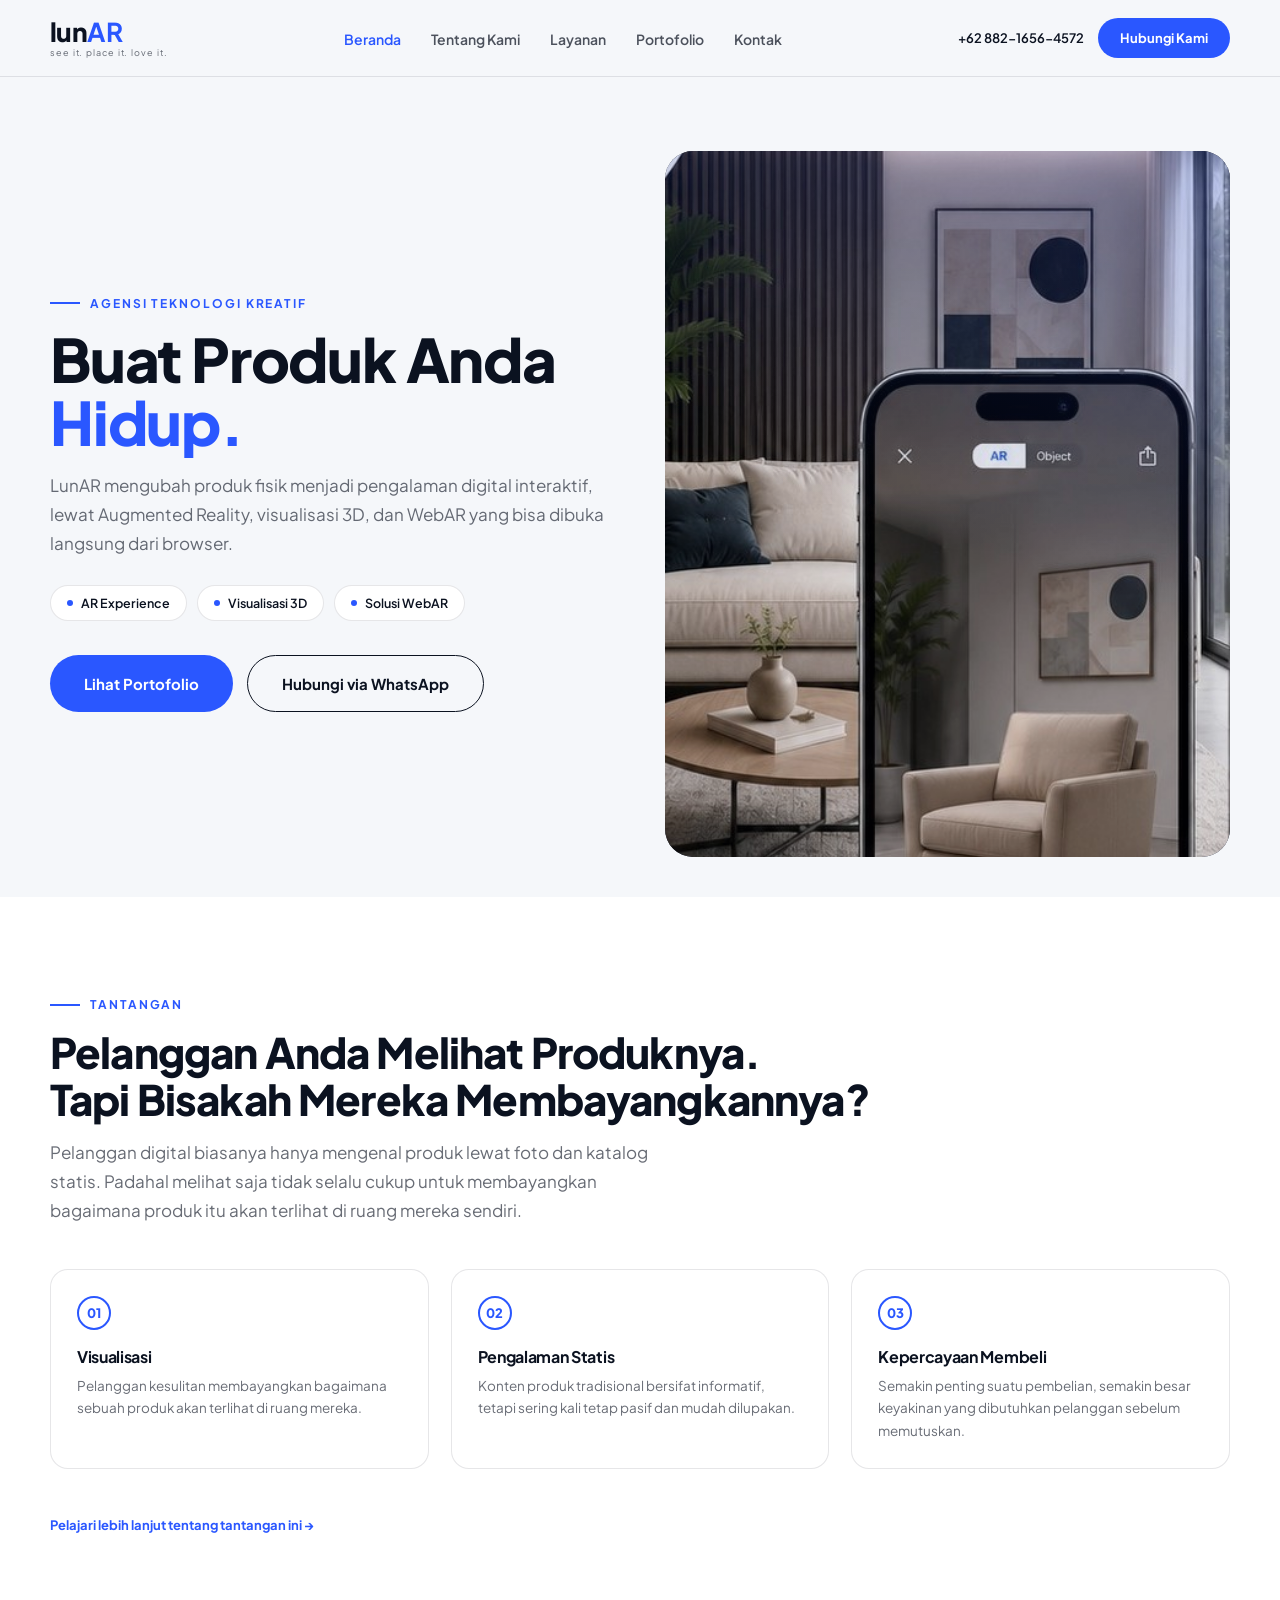
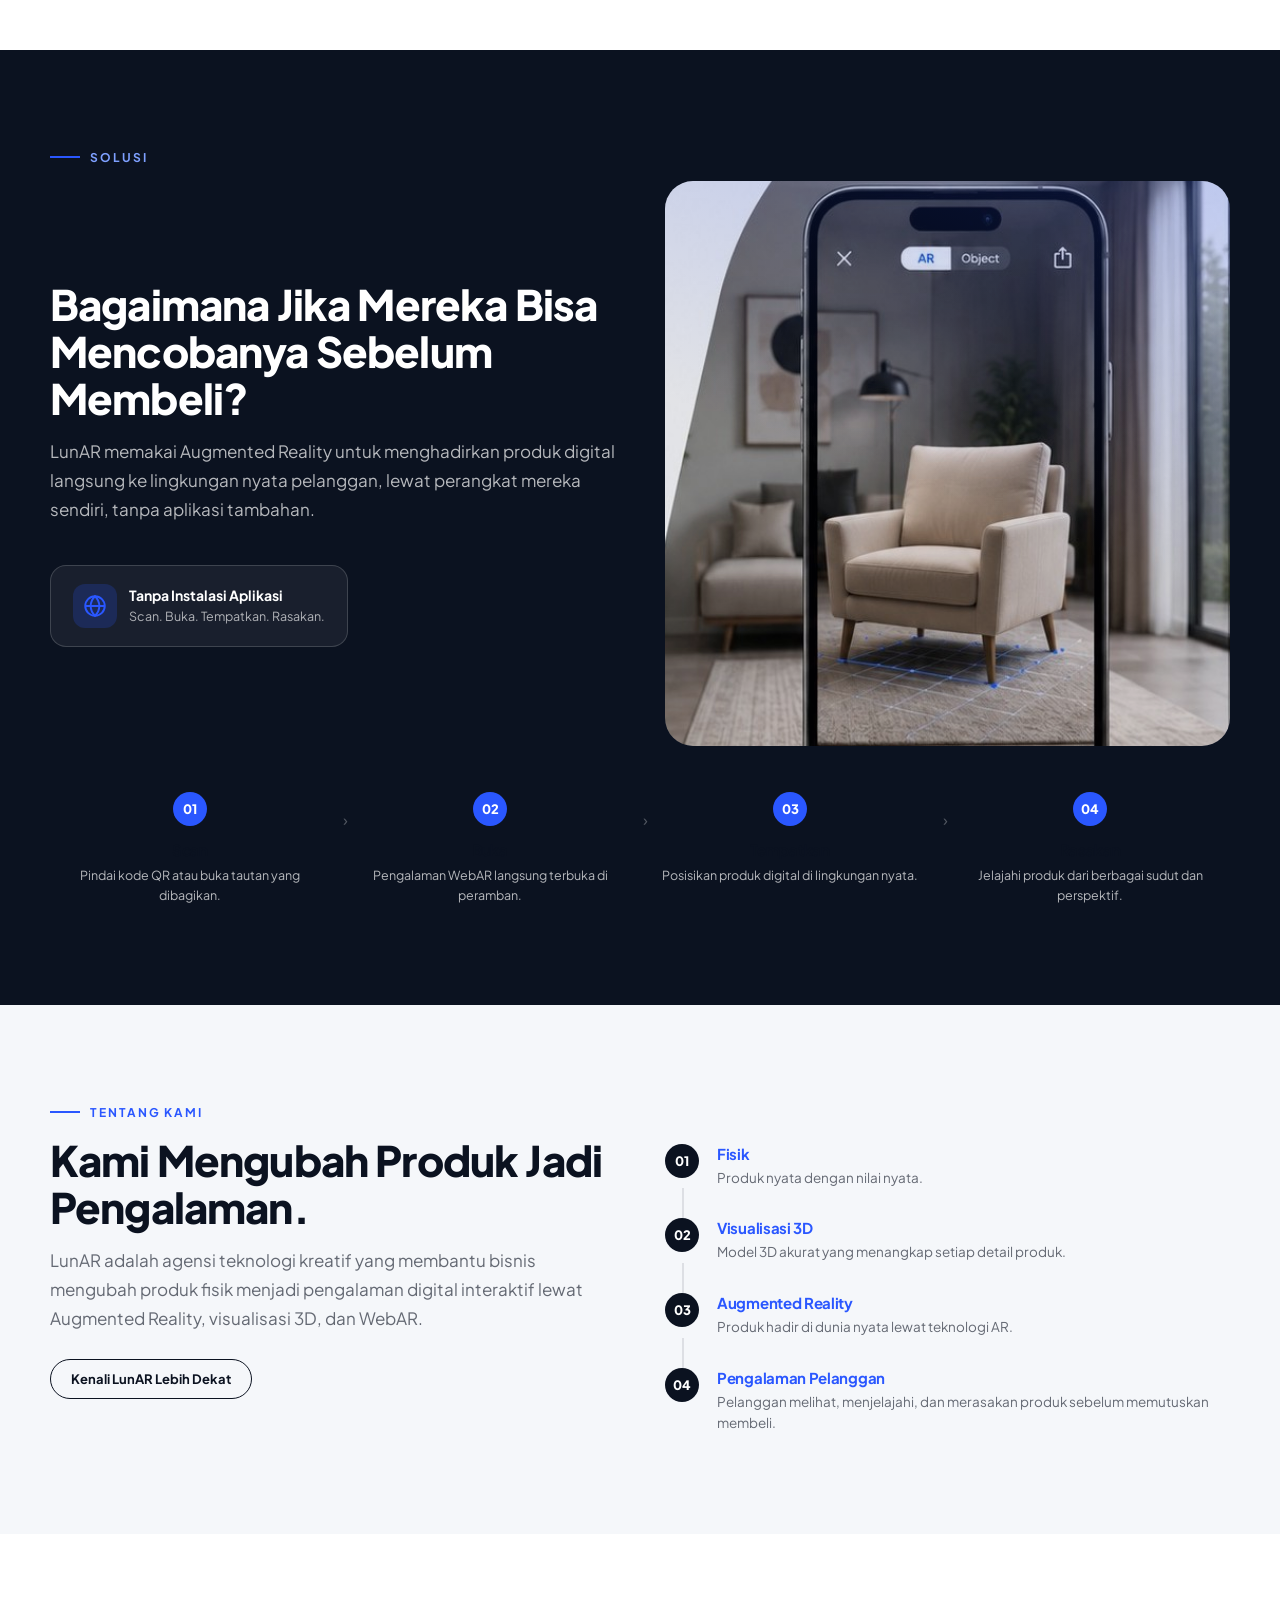
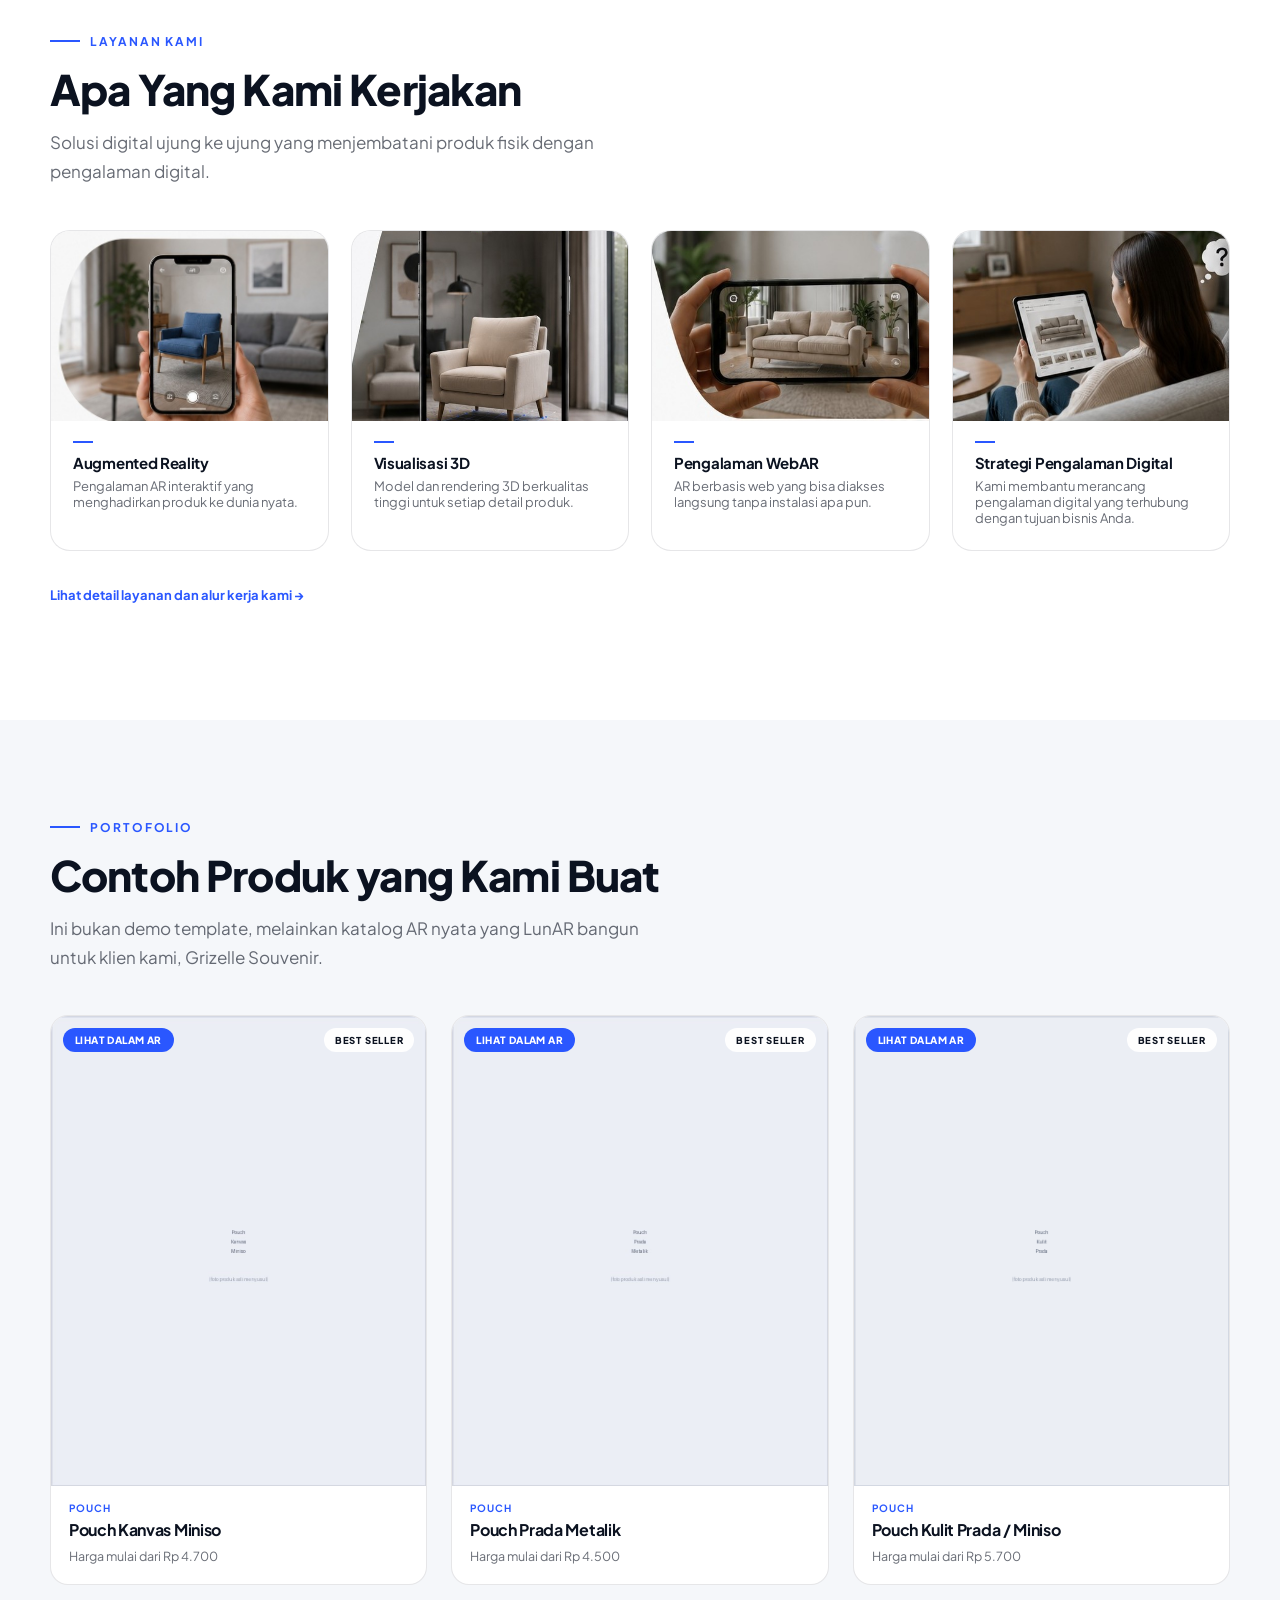
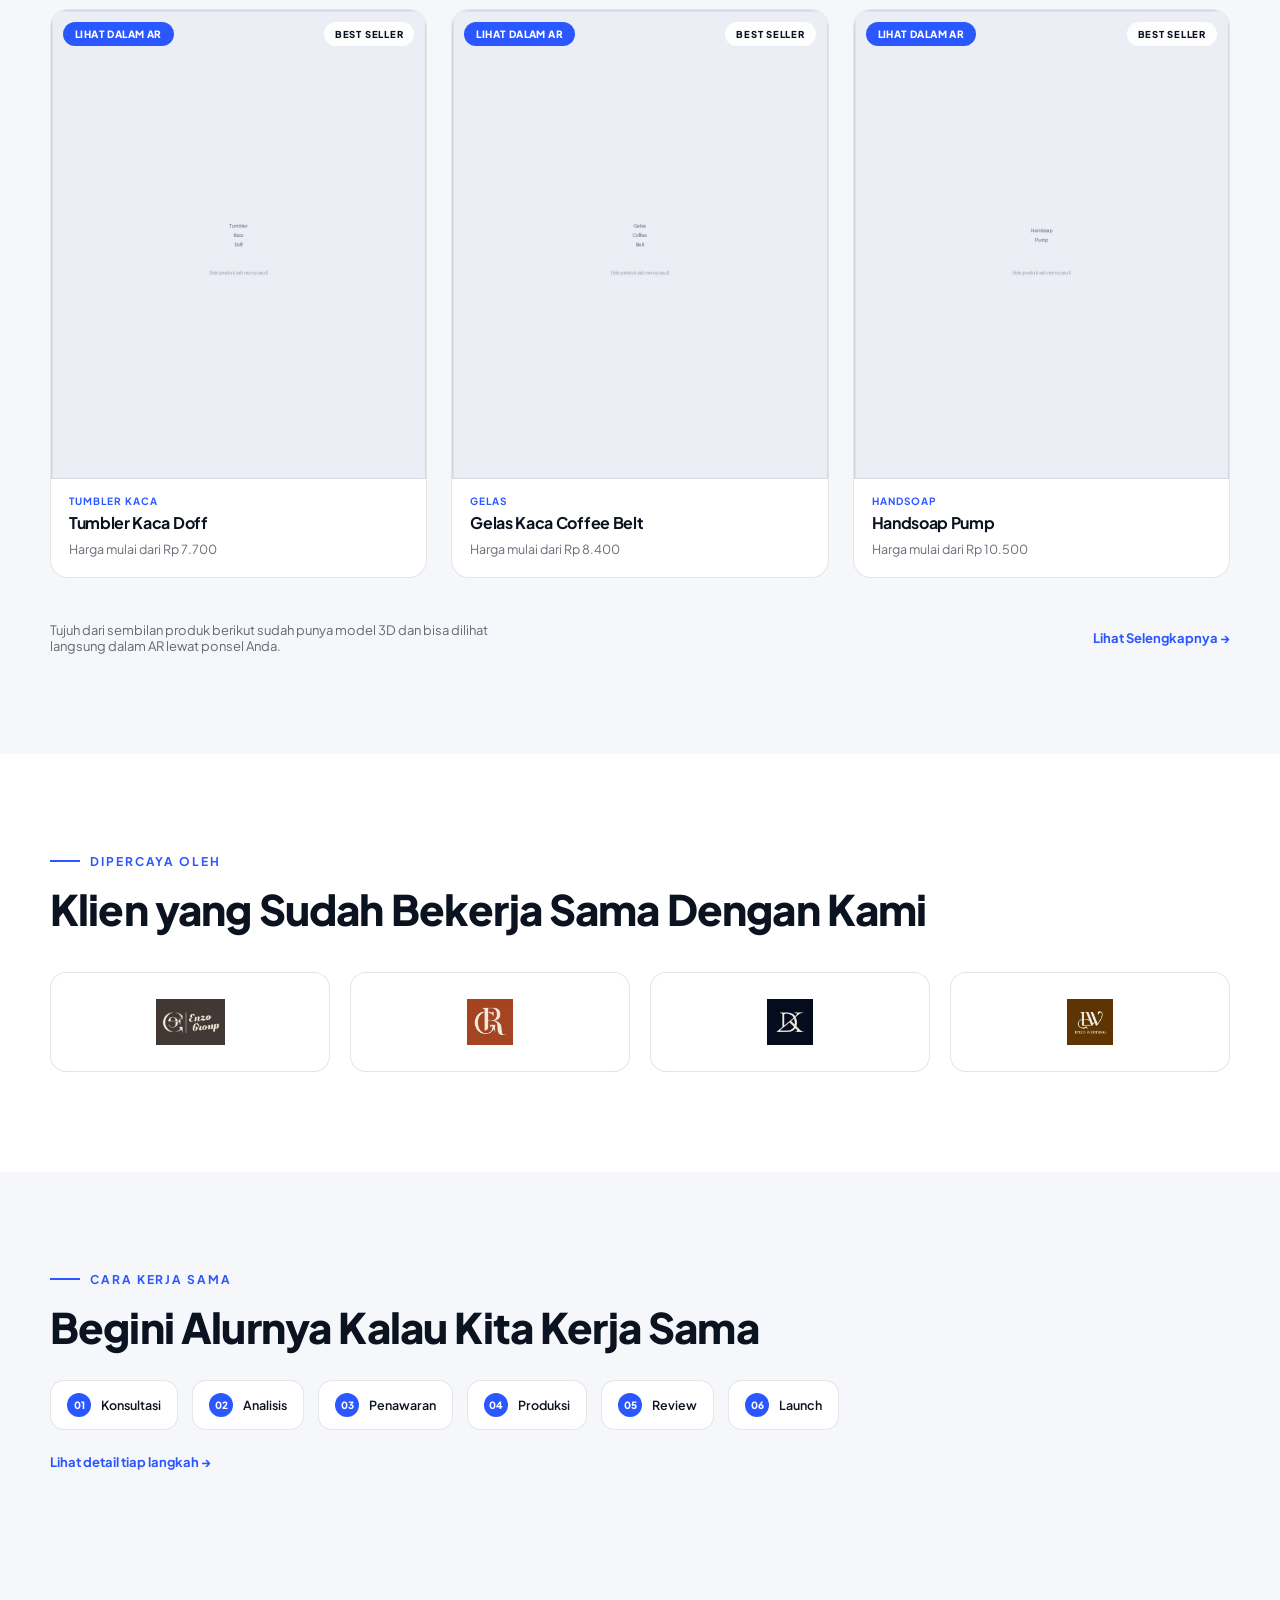
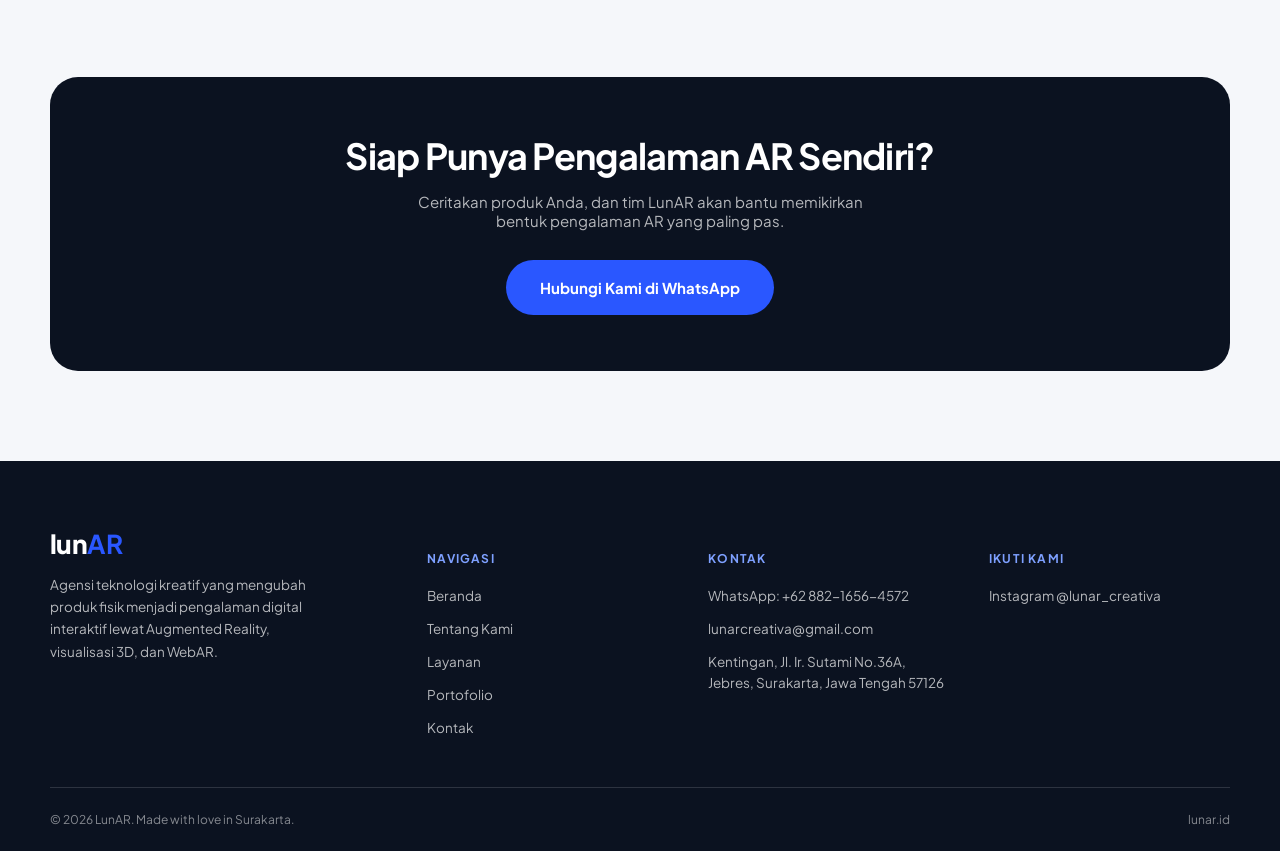
==== index.html @ 8a855ff8 "First commit" ====
<!doctype html>
<html lang="id">
<head>
<meta charset="UTF-8">
<meta name="viewport" content="width=device-width, initial-scale=1.0">
<title>LunAR | Ubah Produk Jadi Pengalaman AR</title>
<meta name="description" content="LunAR, agensi teknologi kreatif Indonesia yang mengubah produk fisik menjadi pengalaman WebAR interaktif.">
<link rel="preconnect" href="https://fonts.googleapis.com">
<link rel="preconnect" href="https://fonts.gstatic.com" crossorigin>
<link href="https://fonts.googleapis.com/css2?family=Plus+Jakarta+Sans:wght@400;500;600;700;800&display=swap" rel="stylesheet">
<link rel="stylesheet" href="css/style.css">

</head>
<body>
<header class="header">
  <nav class="wrap nav">
    <a class="brand" href="index.html">
      <span class="brand-word">lun<b>AR</b></span>
      <span class="brand-tag">see it. place it. love it.</span>
    </a>
    <ul class="nav-links" id="navLinks">
      <li><a href="index.html" class="active">Beranda</a></li>
      <li><a href="tentang.html">Tentang Kami</a></li>
      <li><a href="layanan.html">Layanan</a></li>
      <li><a href="portofolio.html">Portofolio</a></li>
      <li><a href="kontak.html">Kontak</a></li>
    </ul>
    <div class="nav-right">
      <a class="nav-phone" href="https://wa.me/6288216564572" target="_blank" rel="noopener">+62 882-1656-4572</a>
      <a class="btn btn-primary" href="https://wa.me/6288216564572" target="_blank" rel="noopener">Hubungi Kami</a>
      <button class="menu-toggle" id="menuToggle" aria-label="Buka menu"><span></span><span></span><span></span></button>
    </div>
  </nav>
</header>

<section class="hero">
  <div class="wrap hero-grid">
    <div class="hero-copy">
      <div class="eyebrow-line"><span class="dash"></span><span>Agensi Teknologi Kreatif</span></div>
      <h1 class="h-xl">Buat Produk Anda <span class="accent">Hidup.</span></h1>
      <p class="lead" style="margin-top:18px">LunAR mengubah produk fisik menjadi pengalaman digital interaktif, lewat Augmented Reality, visualisasi 3D, dan WebAR yang bisa dibuka langsung dari browser.</p>
      <div class="hero-chips">
        <span class="chip"><span class="dot"></span>AR Experience</span>
        <span class="chip"><span class="dot"></span>Visualisasi 3D</span>
        <span class="chip"><span class="dot"></span>Solusi WebAR</span>
      </div>
      <div class="hero-cta">
        <a class="btn btn-primary btn-large" href="portofolio.html">Lihat Portofolio</a>
        <a class="btn btn-outline btn-large" href="https://wa.me/6288216564572" target="_blank" rel="noopener">Hubungi via WhatsApp</a>
      </div>
    </div>
    <div class="hero-visual">
      <img src="assets/photos/hero-ar-room.jpg" alt="Pratinjau kursi dalam Augmented Reality lewat ponsel">
    </div>
  </div>
</section>

<section class="section-white" id="tantangan">
  <div class="wrap">
    <div class="eyebrow-line"><span class="dash"></span><span>Tantangan</span></div>
    <h2 class="h-lg">Pelanggan Anda Melihat Produknya.<br>Tapi Bisakah Mereka Membayangkannya?</h2>
    <p class="lead" style="margin-top:16px">Pelanggan digital biasanya hanya mengenal produk lewat foto dan katalog statis. Padahal melihat saja tidak selalu cukup untuk membayangkan bagaimana produk itu akan terlihat di ruang mereka sendiri.</p>
    <div class="pain-grid">
      <div class="pain-card">
        <div class="num-badge outline">01</div>
        <h4>Visualisasi</h4>
        <p>Pelanggan kesulitan membayangkan bagaimana sebuah produk akan terlihat di ruang mereka.</p>
      </div>
      <div class="pain-card">
        <div class="num-badge outline">02</div>
        <h4>Pengalaman Statis</h4>
        <p>Konten produk tradisional bersifat informatif, tetapi sering kali tetap pasif dan mudah dilupakan.</p>
      </div>
      <div class="pain-card">
        <div class="num-badge outline">03</div>
        <h4>Kepercayaan Membeli</h4>
        <p>Semakin penting suatu pembelian, semakin besar keyakinan yang dibutuhkan pelanggan sebelum memutuskan.</p>
      </div>
    </div>
    <p><a class="see-more" href="tentang.html">Pelajari lebih lanjut tentang tantangan ini &rarr;</a></p>
  </div>
</section>

<section class="section-navy" id="solusi">
  <div class="wrap">
    <div class="eyebrow-line"><span class="dash"></span><span>Solusi</span></div>
    <div class="hero-grid" style="align-items:center">
      <div>
        <h2 class="h-lg">Bagaimana Jika Mereka Bisa Mencobanya Sebelum Membeli?</h2>
        <p class="lead" style="margin-top:16px">LunAR memakai Augmented Reality untuk menghadirkan produk digital langsung ke lingkungan nyata pelanggan, lewat perangkat mereka sendiri, tanpa aplikasi tambahan.</p>
        <div class="no-app-badge" style="margin-top:24px; background:rgba(255,255,255,.06); border-color:rgba(255,255,255,.16)">
          <div class="icon-badge" style="background:rgba(42,87,255,.2)">
            <svg viewBox="0 0 24 24" fill="none"><circle cx="12" cy="12" r="9" stroke="currentColor" stroke-width="1.8"/><path d="M3 12h18M12 3c2.5 2.5 4 5.5 4 9s-1.5 6.5-4 9c-2.5-2.5-4-5.5-4-9s1.5-6.5 4-9Z" stroke="currentColor" stroke-width="1.8"/></svg>
          </div>
          <div>
            <strong style="color:#fff">Tanpa Instalasi Aplikasi</strong>
            <span style="color:rgba(255,255,255,.66)">Scan. Buka. Tempatkan. Rasakan.</span>
          </div>
        </div>
      </div>
      <div class="hero-visual" style="aspect-ratio:1/1">
        <img src="assets/photos/solution-ar-room.jpg" alt="Pengguna menempatkan kursi virtual di ruang tamu lewat WebAR">
      </div>
    </div>
    <div class="steps-row">
      <div class="step-col">
        <div class="num-badge">01</div>
        <h4>Scan</h4>
        <p>Pindai kode QR atau buka tautan yang dibagikan.</p>
        <span class="step-arrow">&rsaquo;</span>
      </div>
      <div class="step-col">
        <div class="num-badge">02</div>
        <h4>Buka</h4>
        <p>Pengalaman WebAR langsung terbuka di peramban.</p>
        <span class="step-arrow">&rsaquo;</span>
      </div>
      <div class="step-col">
        <div class="num-badge">03</div>
        <h4>Tempatkan</h4>
        <p>Posisikan produk digital di lingkungan nyata.</p>
        <span class="step-arrow">&rsaquo;</span>
      </div>
      <div class="step-col">
        <div class="num-badge">04</div>
        <h4>Rasakan</h4>
        <p>Jelajahi produk dari berbagai sudut dan perspektif.</p>
      </div>
    </div>
  </div>
</section>

<section class="section-light" id="tentang">
  <div class="wrap">
    <div class="eyebrow-line"><span class="dash"></span><span>Tentang Kami</span></div>
    <div class="hero-grid" style="align-items:start">
      <div>
        <h2 class="h-lg">Kami Mengubah Produk Jadi Pengalaman.</h2>
        <p class="lead" style="margin-top:16px">LunAR adalah agensi teknologi kreatif yang membantu bisnis mengubah produk fisik menjadi pengalaman digital interaktif lewat Augmented Reality, visualisasi 3D, dan WebAR.</p>
        <div class="hero-cta" style="margin-top:26px">
          <a class="btn btn-outline" href="tentang.html">Kenali LunAR Lebih Dekat</a>
        </div>
      </div>
      <div class="chain">
        <div class="chain-item"><div class="num-badge navy">01</div><div><h4>Fisik</h4><p>Produk nyata dengan nilai nyata.</p></div></div>
        <div class="chain-item"><div class="num-badge navy">02</div><div><h4>Visualisasi 3D</h4><p>Model 3D akurat yang menangkap setiap detail produk.</p></div></div>
        <div class="chain-item"><div class="num-badge navy">03</div><div><h4>Augmented Reality</h4><p>Produk hadir di dunia nyata lewat teknologi AR.</p></div></div>
        <div class="chain-item"><div class="num-badge navy">04</div><div><h4>Pengalaman Pelanggan</h4><p>Pelanggan melihat, menjelajahi, dan merasakan produk sebelum memutuskan membeli.</p></div></div>
      </div>
    </div>
  </div>
</section>

<section class="section-white" id="layanan">
  <div class="wrap">
    <div class="eyebrow-line"><span class="dash"></span><span>Layanan Kami</span></div>
    <h2 class="h-lg">Apa Yang Kami Kerjakan</h2>
    <p class="lead" style="margin-top:16px">Solusi digital ujung ke ujung yang menjembatani produk fisik dengan pengalaman digital.</p>
    <div class="service-grid">
      <div class="service-card">
        <div class="thumb"><img src="assets/photos/services-ar-chair.jpg" alt="Augmented Reality"></div>
        <div class="body"><div class="tick"></div><h4>Augmented Reality</h4><p style="margin:0;font-size:13px;color:var(--muted)">Pengalaman AR interaktif yang menghadirkan produk ke dunia nyata.</p></div>
      </div>
      <div class="service-card">
        <div class="thumb"><img src="assets/photos/solution-ar-room.jpg" alt="Visualisasi 3D"></div>
        <div class="body"><div class="tick"></div><h4>Visualisasi 3D</h4><p style="margin:0;font-size:13px;color:var(--muted)">Model dan rendering 3D berkualitas tinggi untuk setiap detail produk.</p></div>
      </div>
      <div class="service-card">
        <div class="thumb"><img src="assets/photos/challenge-ar-phone.jpg" alt="Pengalaman WebAR"></div>
        <div class="body"><div class="tick"></div><h4>Pengalaman WebAR</h4><p style="margin:0;font-size:13px;color:var(--muted)">AR berbasis web yang bisa diakses langsung tanpa instalasi apa pun.</p></div>
      </div>
      <div class="service-card">
        <div class="thumb"><img src="assets/photos/challenge-tablet.jpg" alt="Strategi Pengalaman Digital"></div>
        <div class="body"><div class="tick"></div><h4>Strategi Pengalaman Digital</h4><p style="margin:0;font-size:13px;color:var(--muted)">Kami membantu merancang pengalaman digital yang terhubung dengan tujuan bisnis Anda.</p></div>
      </div>
    </div>
    <p style="margin-top:32px"><a class="see-more" href="layanan.html">Lihat detail layanan dan alur kerja kami &rarr;</a></p>
  </div>
</section>

<section class="section-light" id="portofolio">
  <div class="wrap">
    <div class="eyebrow-line"><span class="dash"></span><span>Portofolio</span></div>
    <h2 class="h-lg">Contoh Produk yang Kami Buat</h2>
    <p class="lead" style="margin-top:16px">Ini bukan demo template, melainkan katalog AR nyata yang LunAR bangun untuk klien kami, Grizelle Souvenir.</p>
    <div class="grid" id="homeGrid"></div>
    <div class="portfolio-note">
      <p>Tujuh dari sembilan produk berikut sudah punya model 3D dan bisa dilihat langsung dalam AR lewat ponsel Anda.</p>
      <a class="see-more" href="portofolio.html">Lihat Selengkapnya &rarr;</a>
    </div>
  </div>
</section>

<section class="section-white" id="dipercaya">
  <div class="wrap">
    <div class="eyebrow-line"><span class="dash"></span><span>Dipercaya Oleh</span></div>
    <h2 class="h-lg">Klien yang Sudah Bekerja Sama Dengan Kami</h2>
    <div class="logo-row">
      <a class="logo-card" href="https://enzocreatives.com/" target="_blank" rel="noopener"><img src="assets/logos/enzo-group.png" alt="Enzo Group"></a>
      <a class="logo-card" href="https://grizellesouvenir.com/" target="_blank" rel="noopener"><img src="assets/logos/grizelle.png" alt="Grizelle Souvenir"></a>
      <a class="logo-card" href="https://deonkraft.com/" target="_blank" rel="noopener"><img src="assets/logos/deonkraft.png" alt="DeonKraft"></a>
      <a class="logo-card" href="https://enzowedding.id/" target="_blank" rel="noopener"><img src="assets/logos/enzo-wedding.png" alt="Enzo Wedding"></a>
    </div>
  </div>
</section>

<section class="section-light">
  <div class="wrap">
    <div class="eyebrow-line"><span class="dash"></span><span>Cara Kerja Sama</span></div>
    <h2 class="h-lg">Begini Alurnya Kalau Kita Kerja Sama</h2>
    <div class="timeline-teaser">
      <span class="teaser-pill"><span class="num-badge" style="width:24px;height:24px;font-size:10px">01</span>Konsultasi</span>
      <span class="teaser-pill"><span class="num-badge" style="width:24px;height:24px;font-size:10px">02</span>Analisis</span>
      <span class="teaser-pill"><span class="num-badge" style="width:24px;height:24px;font-size:10px">03</span>Penawaran</span>
      <span class="teaser-pill"><span class="num-badge" style="width:24px;height:24px;font-size:10px">04</span>Produksi</span>
      <span class="teaser-pill"><span class="num-badge" style="width:24px;height:24px;font-size:10px">05</span>Review</span>
      <span class="teaser-pill"><span class="num-badge" style="width:24px;height:24px;font-size:10px">06</span>Launch</span>
    </div>
    <p style="margin-top:20px"><a class="see-more" href="layanan.html#langkah-pemesanan">Lihat detail tiap langkah &rarr;</a></p>
  </div>
</section>

<section class="cta-wrap">
  <div class="wrap">
    <div class="cta-band">
      <h2>Siap Punya Pengalaman AR Sendiri?</h2>
      <p>Ceritakan produk Anda, dan tim LunAR akan bantu memikirkan bentuk pengalaman AR yang paling pas.</p>
      <a class="btn btn-primary btn-large" href="https://wa.me/6288216564572" target="_blank" rel="noopener">Hubungi Kami di WhatsApp</a>
    </div>
  </div>
</section>
<footer class="footer">
  <div class="wrap footer-grid">
    <div class="footer-brand">
      <span class="brand-word">lun<b style="color:#2A57FF">AR</b></span>
      <p>Agensi teknologi kreatif yang mengubah produk fisik menjadi pengalaman digital interaktif lewat Augmented Reality, visualisasi 3D, dan WebAR.</p>
    </div>
    <div>
      <h5>Navigasi</h5>
      <ul class="footer-list">
        <li><a href="index.html">Beranda</a></li>
        <li><a href="tentang.html">Tentang Kami</a></li>
        <li><a href="layanan.html">Layanan</a></li>
        <li><a href="portofolio.html">Portofolio</a></li>
        <li><a href="kontak.html">Kontak</a></li>
      </ul>
    </div>
    <div>
      <h5>Kontak</h5>
      <ul class="footer-list">
        <li><a href="https://wa.me/6288216564572" target="_blank" rel="noopener">WhatsApp: +62 882-1656-4572</a></li>
        <li><a href="mailto:lunarcreativa@gmail.com">lunarcreativa@gmail.com</a></li>
        <li><span>Kentingan, Jl. Ir. Sutami No.36A, Jebres, Surakarta, Jawa Tengah 57126</span></li>
      </ul>
    </div>
    <div>
      <h5>Ikuti Kami</h5>
      <ul class="footer-list">
        <li><a href="https://www.instagram.com/lunar_creativa/" target="_blank" rel="noopener">Instagram @lunar_creativa</a></li>
      </ul>
    </div>
  </div>
  <div class="wrap footer-bottom">
    <span>&copy; 2026 LunAR. Made with love in Surakarta.</span>
    <span>lunar.id</span>
  </div>
</footer>
<script src="js/main.js"></script>

<script src="js/data.js"></script>
<script src="js/portfolio.js"></script>
<script>window.LUNAR_DETAIL_PATH='portofolio/detail.html'; renderPortfolioGrid('homeGrid', 6);</script>
</body></html>
---- css/style.css ----
:root {
  --navy: #0B1220;
  --navy-2: #0E1730;
  --blue: #2A57FF;
  --blue-dark: #1E42D6;
  --bg-light: #F5F7FA;
  --white: #FFFFFF;
  --ink: #0B1220;
  --muted: rgba(11,18,32,.62);
  --muted-light: rgba(255,255,255,.7);
  --line: rgba(11,18,32,.1);
  --line-dark: rgba(255,255,255,.14);
  --whatsapp: #25D366;
}

* { box-sizing: border-box }
html { scroll-behavior: smooth }
body {
  margin: 0;
  background: var(--bg-light);
  color: var(--ink);
  font-family: 'Plus Jakarta Sans', Arial, sans-serif;
  -webkit-font-smoothing: antialiased;
}
a { text-decoration: none; color: inherit }
img { max-width: 100% }
.wrap { width: min(1180px, calc(100% - 40px)); margin: auto }
section { position: relative }

/* ===================== Header ===================== */
.header {
  position: sticky; top: 0; z-index: 20;
  background: rgba(245,247,250,.92);
  backdrop-filter: blur(12px);
  border-bottom: 1px solid var(--line);
}
.nav { height: 76px; display: flex; align-items: center; justify-content: space-between; gap: 24px }
.brand { display: flex; flex-direction: column; line-height: 1 }
.brand-word { font: 800 26px/1 'Plus Jakarta Sans', Arial, sans-serif; letter-spacing: -.02em; color: var(--navy) }
.brand-word b { color: var(--blue) }
.brand-tag { margin-top: 3px; font-size: 9px; letter-spacing: .1em; color: var(--muted); text-transform: lowercase }
.nav-links { display: flex; align-items: center; gap: 30px; list-style: none; margin: 0; padding: 0 }
.nav-links a { font-size: 14px; font-weight: 600; color: var(--navy); opacity: .72; transition: .2s }
.nav-links a:hover, .nav-links a.active { opacity: 1; color: var(--blue) }
.nav-right { display: flex; align-items: center; gap: 14px }
.nav-phone { display: flex; align-items: center; gap: 6px; font-size: 13px; font-weight: 600; color: var(--navy) }
.btn {
  display: inline-flex; align-items: center; justify-content: center; gap: 8px;
  border: 0; cursor: pointer; transition: .2s; border-radius: 999px;
  font-family: inherit; font-weight: 700; white-space: nowrap;
}
.btn-primary { background: var(--blue); color: #fff; padding: 12px 22px; font-size: 13px }
.btn-primary:hover { background: var(--blue-dark) }
.btn-outline { background: transparent; border: 1.5px solid var(--navy); color: var(--navy); padding: 11px 20px; font-size: 13px }
.btn-outline:hover { background: var(--navy); color: #fff }
.btn-large { padding: 18px 34px; font-size: 15px }
.menu-toggle { display: none; background: none; border: 0; cursor: pointer; padding: 6px }
.menu-toggle span { display: block; width: 22px; height: 2px; background: var(--navy); margin: 5px 0; transition: .2s }

@media (max-width: 900px) {
  .nav-links { position: fixed; top: 76px; left: 0; right: 0; background: #fff; flex-direction: column;
    padding: 20px 24px 28px; gap: 18px; border-bottom: 1px solid var(--line); transform: translateY(-8px);
    opacity: 0; pointer-events: none; transition: .2s; }
  .nav-links.open { transform: translateY(0); opacity: 1; pointer-events: auto }
  .menu-toggle { display: block }
  .nav-phone { display: none }
}

/* ===================== Section scaffolding ===================== */
.eyebrow-line { display: flex; align-items: center; gap: 10px; margin: 0 0 16px }
.eyebrow-line .dash { width: 30px; height: 2px; background: var(--blue) }
.eyebrow-line span { font-size: 12px; font-weight: 700; letter-spacing: .16em; text-transform: uppercase; color: var(--blue) }
.section-light { padding: 100px 0; background: var(--bg-light) }
.section-white { padding: 100px 0; background: #fff }
.section-navy { padding: 100px 0; background: var(--navy); color: #fff; position: relative; overflow: hidden }
.section-navy .eyebrow-line span { color: #7EA0FF }

.dotgrid {
  position: absolute; width: 90px; height: 90px;
  background-image: radial-gradient(var(--blue) 1.5px, transparent 1.5px);
  background-size: 12px 12px; opacity: .35; pointer-events: none;
}

h1, h2, h3, h4 { margin: 0; font-family: 'Plus Jakarta Sans', Arial, sans-serif; letter-spacing: -.02em; color: var(--navy) }
.section-navy h1, .section-navy h2, .section-navy h3 { color: #fff }
.h-xl { font-size: clamp(38px, 5.2vw, 60px); font-weight: 800; line-height: 1.05 }
.h-lg { font-size: clamp(30px, 3.6vw, 42px); font-weight: 800; line-height: 1.12 }
.h-md { font-size: clamp(22px, 2.4vw, 27px); font-weight: 700; line-height: 1.25 }
.accent { color: var(--blue) }
.lead { font-size: 17px; line-height: 1.7; color: var(--muted); max-width: 600px }
.section-navy .lead { color: var(--muted-light) }

/* ===================== Hero ===================== */
.hero { padding: 74px 0 40px; background: var(--bg-light); overflow: hidden }
.hero-grid { display: grid; grid-template-columns: 1fr 1fr; gap: 50px; align-items: center }
.hero-copy .h-xl { margin-top: 6px }
.hero-chips { display: flex; flex-wrap: wrap; gap: 10px; margin: 28px 0 34px }
.chip {
  display: inline-flex; align-items: center; gap: 8px; padding: 9px 16px; border-radius: 999px;
  background: #fff; border: 1px solid var(--line); font-size: 12.5px; font-weight: 600; color: var(--navy);
}
.chip .dot { width: 6px; height: 6px; border-radius: 50%; background: var(--blue) }
.hero-cta { display: flex; gap: 14px; flex-wrap: wrap }
.hero-visual {
  position: relative; border-radius: 28px; overflow: hidden; aspect-ratio: 4/5;
  background: linear-gradient(160deg, var(--navy) 0%, var(--navy-2) 100%);
}
.hero-visual img { width: 100%; height: 100%; object-fit: cover; opacity: .92 }
.hero-visual::after {
  content: ''; position: absolute; inset: 0;
  background: linear-gradient(200deg, rgba(42,87,255,.22), transparent 55%);
}

/* ===================== Wave divider ===================== */
.wave-top { position: absolute; top: -1px; left: 0; width: 100%; line-height: 0 }
.wave-bottom { position: absolute; bottom: -1px; left: 0; width: 100%; line-height: 0 }
.wave-top svg, .wave-bottom svg { width: 100%; height: auto; display: block }

/* ===================== Icon badges / numbered steps ===================== */
.icon-badge {
  width: 56px; height: 56px; border-radius: 16px; display: grid; place-items: center;
  background: rgba(42,87,255,.1); color: var(--blue); flex-shrink: 0;
}
.icon-badge svg { width: 26px; height: 26px }
.num-badge {
  width: 34px; height: 34px; border-radius: 50%; display: grid; place-items: center;
  background: var(--blue); color: #fff; font-weight: 800; font-size: 13px; flex-shrink: 0;
}
.num-badge.navy { background: var(--navy) }
.num-badge.outline { background: transparent; border: 2px solid var(--blue); color: var(--blue) }

/* ===================== Challenge section (comparison) ===================== */
.compare-grid { display: grid; grid-template-columns: 1fr 1fr; gap: 24px; margin: 40px 0 56px }
.compare-card { border-radius: 20px; padding: 28px; }
.compare-card.trad { background: #fff; border: 1px solid var(--line) }
.compare-card.smart { background: var(--navy); color: #fff }
.compare-card h4 { font-size: 12px; letter-spacing: .12em; text-transform: uppercase; margin-bottom: 18px; color: var(--muted) }
.compare-card.smart h4 { color: #7EA0FF }
.compare-flow { display: flex; align-items: center; justify-content: space-between; gap: 10px }
.flow-step { flex: 1; text-align: center }
.flow-step .icon-badge { margin: 0 auto 10px; width: 46px; height: 46px; border-radius: 12px }
.flow-step p { margin: 0; font-size: 12px; font-weight: 700 }
.compare-card.smart .icon-badge { background: rgba(255,255,255,.12); color: #fff }
.flow-arrow { color: var(--muted); font-size: 18px }
.compare-card.smart .flow-arrow { color: rgba(255,255,255,.4) }

.pain-grid { display: grid; grid-template-columns: repeat(3, 1fr); gap: 22px; margin: 44px 0 }
.pain-card { background: #fff; border-radius: 18px; padding: 26px; border: 1px solid var(--line) }
.pain-card .num-badge { margin-bottom: 16px }
.pain-card h4 { font-size: 16px; margin-bottom: 8px }
.pain-card p { margin: 0; font-size: 13.5px; line-height: 1.65; color: var(--muted) }

.quote-callout {
  background: linear-gradient(135deg, rgba(42,87,255,.08), rgba(42,87,255,.03));
  border-left: 3px solid var(--blue); border-radius: 4px 18px 18px 4px; padding: 30px 34px; max-width: 640px;
}
.quote-callout p { margin: 0; font-size: 19px; font-weight: 600; line-height: 1.5; color: var(--navy) }

/* ===================== Feature list (3 items) ===================== */
.feature-row { display: grid; grid-template-columns: repeat(3, 1fr); gap: 26px; margin-top: 44px }
.feature-item { text-align: left }
.feature-item .icon-badge { margin-bottom: 16px }
.feature-item h4 { font-size: 16px; margin-bottom: 6px }
.feature-item p { margin: 0; font-size: 13.5px; line-height: 1.6; color: var(--muted) }
.section-navy .feature-item p { color: var(--muted-light) }

/* ===================== How it works / process ===================== */
.steps-row { display: grid; grid-template-columns: repeat(4, 1fr); gap: 20px; margin-top: 46px; align-items: start }
.step-col { text-align: center; position: relative }
.step-col .num-badge { margin: 0 auto 14px }
.step-col h4 { font-size: 15px; margin-bottom: 6px }
.step-col p { margin: 0; font-size: 12.5px; line-height: 1.6; color: var(--muted-light) }
.step-arrow { position: absolute; top: 17px; right: -18px; color: rgba(255,255,255,.3); font-size: 16px }

.no-app-badge {
  display: inline-flex; align-items: center; gap: 12px; background: #fff; border: 1px solid var(--line);
  border-radius: 16px; padding: 18px 22px; margin-top: 6px;
}
.no-app-badge .icon-badge { width: 44px; height: 44px; border-radius: 12px }
.no-app-badge strong { display: block; font-size: 14px; color: var(--navy) }
.no-app-badge span { font-size: 12.5px; color: var(--muted) }

/* ===================== Who we are chain ===================== */
.chain { display: flex; flex-direction: column; gap: 30px; margin: 8px 0 0; position: relative }
.chain::before { content: ''; position: absolute; left: 17px; top: 10px; bottom: 10px; width: 1.5px; background: var(--line) }
.chain-item { display: flex; gap: 18px; align-items: flex-start; position: relative; background: var(--bg-light) }
.chain-item .num-badge { position: relative; z-index: 1 }
.chain-item h4 { font-size: 15px; margin-bottom: 4px; color: var(--blue) }
.chain-item p { margin: 0; font-size: 13.5px; line-height: 1.6; color: var(--muted) }

/* ===================== Services grid ===================== */
.service-grid { display: grid; grid-template-columns: repeat(4, 1fr); gap: 22px; margin-top: 44px }
.service-card { background: #fff; border-radius: 20px; overflow: hidden; border: 1px solid var(--line) }
.service-card .thumb { aspect-ratio: 16/11; background: var(--bg-light); overflow: hidden }
.service-card .thumb img { width: 100%; height: 100%; object-fit: cover }
.service-card .body { padding: 20px 22px 24px }
.service-card h4 { font-size: 15px; margin-bottom: 6px }
.service-card .tick { width: 20px; height: 2px; background: var(--blue); margin-bottom: 10px }

/* ===================== Langkah Pemesanan (vertical timeline) ===================== */
.timeline { display: flex; flex-direction: column; gap: 0; margin-top: 46px; max-width: 720px }
.timeline-item { display: flex; gap: 24px; padding-bottom: 40px; position: relative }
.timeline-item:last-child { padding-bottom: 0 }
.timeline-item::before {
  content: ''; position: absolute; left: 21px; top: 46px; bottom: 0; width: 1.5px; background: var(--line);
}
.timeline-item:last-child::before { display: none }
.timeline-num {
  width: 44px; height: 44px; border-radius: 50%; background: var(--blue); color: #fff;
  display: grid; place-items: center; font-weight: 800; font-size: 14px; flex-shrink: 0; z-index: 1;
}
.timeline-body h4 { font-size: 17px; margin-bottom: 6px }
.timeline-body p { margin: 0; font-size: 14px; line-height: 1.65; color: var(--muted) }
.timeline-teaser { display: flex; flex-wrap: wrap; gap: 14px; margin-top: 30px }
.teaser-pill {
  display: flex; align-items: center; gap: 10px; background: #fff; border: 1px solid var(--line);
  border-radius: 14px; padding: 12px 16px; font-size: 12.5px; font-weight: 600; color: var(--navy);
}

/* ===================== Portfolio grid ===================== */
.grid { display: grid; grid-template-columns: repeat(3, 1fr); gap: 24px; margin-top: 44px }
.p-card { display: block; background: #fff; border-radius: 18px; overflow: hidden; border: 1px solid var(--line); transition: .2s }
.p-card:hover { transform: translateY(-4px); box-shadow: 0 16px 32px rgba(11,18,32,.08) }
.p-card .photo { position: relative; aspect-ratio: 4/5; overflow: hidden; background: var(--bg-light) }
.p-card .photo img { width: 100%; height: 100%; object-fit: cover; transition: transform .5s ease }
.p-card:hover .photo img { transform: scale(1.05) }
.ar-badge {
  position: absolute; top: 12px; left: 12px; display: flex; align-items: center; gap: 5px;
  padding: 6px 12px; border-radius: 999px; background: var(--blue); color: #fff;
  font-size: 10px; font-weight: 800; letter-spacing: .04em; text-transform: uppercase;
}
.best-badge {
  position: absolute; top: 12px; right: 12px; padding: 6px 11px; border-radius: 999px;
  background: rgba(255,255,255,.94); color: var(--navy); font-size: 9.5px; font-weight: 800;
  letter-spacing: .08em; text-transform: uppercase;
}
.p-card .info { padding: 16px 18px 20px }
.p-card .cat { margin: 0 0 5px; font-size: 10px; font-weight: 700; letter-spacing: .1em; text-transform: uppercase; color: var(--blue) }
.p-card h3 { font-size: 16px; font-weight: 700; margin: 0 }
.p-card .price { margin: 8px 0 0; font-size: 12.5px; color: var(--muted) }
.portfolio-note { display: flex; align-items: center; justify-content: space-between; gap: 20px; margin-top: 44px; flex-wrap: wrap }
.portfolio-note p { margin: 0; font-size: 13px; color: var(--muted); max-width: 480px }
.see-more { font-size: 13px; font-weight: 700; color: var(--blue); display: inline-flex; align-items: center; gap: 6px }

/* ===================== Trusted by / logos ===================== */
.logo-row { display: grid; grid-template-columns: repeat(4, 1fr); gap: 20px; margin-top: 40px; align-items: center }
.logo-card {
  display: flex; align-items: center; justify-content: center; background: #fff; border: 1px solid var(--line);
  border-radius: 16px; padding: 28px 20px; height: 100px; transition: .2s;
}
.logo-card:hover { border-color: var(--blue); transform: translateY(-2px) }
.logo-card img { max-height: 46px; max-width: 100%; object-fit: contain }

/* ===================== CTA band ===================== */
.cta-band { background: var(--navy); border-radius: 28px; padding: 56px; text-align: center; position: relative; overflow: hidden }
.cta-band h2 { color: #fff; font-size: clamp(26px, 3.2vw, 36px) }
.cta-band p { color: var(--muted-light); margin: 14px auto 30px; max-width: 480px; font-size: 15px }
.cta-wrap { padding: 90px 0 }

/* ===================== Footer ===================== */
.footer { background: var(--navy); color: #fff; padding: 70px 0 0 }
.footer-grid { display: grid; grid-template-columns: 1.4fr 1fr 1fr 1fr; gap: 40px; padding-bottom: 50px; border-bottom: 1px solid var(--line-dark) }
.footer-brand .brand-word { color: #fff }
.footer-brand p { margin: 16px 0 0; font-size: 13.5px; line-height: 1.65; color: var(--muted-light); max-width: 280px }
.footer h5 { font-size: 12px; letter-spacing: .1em; text-transform: uppercase; color: #7EA0FF; margin-bottom: 18px }
.footer-list { list-style: none; margin: 0; padding: 0; display: flex; flex-direction: column; gap: 12px }
.footer-list a, .footer-list span { font-size: 13.5px; color: var(--muted-light) }
.footer-list a:hover { color: #fff }
.footer-bottom { display: flex; justify-content: space-between; align-items: center; padding: 24px 0; font-size: 12px; color: rgba(255,255,255,.5); flex-wrap: wrap; gap: 10px }
.social-dot { display: inline-flex; align-items: center; gap: 6px; color: rgba(255,255,255,.7) }

@media (max-width: 900px) {
  .hero-grid, .compare-grid, .pain-grid, .feature-row, .service-grid, .steps-row, .footer-grid, .logo-row { grid-template-columns: 1fr 1fr }
  .grid { grid-template-columns: repeat(2, 1fr) }
}
@media (max-width: 640px) {
  .hero-grid, .compare-grid, .pain-grid, .feature-row, .service-grid, .steps-row, .footer-grid, .logo-row, .grid { grid-template-columns: 1fr }
  .cta-band { padding: 40px 24px }
  .section-light, .section-white, .section-navy, .cta-wrap { padding: 64px 0 }
}

/* ===================== Detail page ===================== */
.layout { display: grid; grid-template-columns: 1fr 1fr; gap: 60px; padding: 56px 0 90px }
.attribution {
  display: inline-flex; align-items: center; gap: 8px; padding: 8px 14px; border-radius: 999px;
  background: rgba(42,87,255,.1); color: var(--blue-dark); font-size: 12px; font-weight: 700; margin-bottom: 18px;
}
.media-panel { position: relative }
.image-main { position: relative; aspect-ratio: 1/1.05; background: var(--bg-light); overflow: hidden; border-radius: 20px }
.image-main img { width: 100%; height: 100%; object-fit: cover }
.image-main model-viewer { width: 100%; height: 100%; --poster-color: transparent }
.ar-poster { position: absolute; inset: 0; display: flex; align-items: center; justify-content: center; background: var(--bg-light); color: var(--blue-dark); font-size: 12px; font-weight: 700; text-align: center; padding: 0 24px }
.ar-cta {
  position: absolute; left: 16px; bottom: 16px; display: inline-flex; align-items: center; gap: 6px;
  padding: 10px 20px; border: 1.5px solid var(--blue); border-radius: 999px; background: rgba(255,255,255,.94);
  color: var(--blue-dark); font: 700 12px/1 inherit; letter-spacing: .03em; cursor: pointer;
}
.onboard-hint {
  position: absolute; left: 50%; bottom: 20px; transform: translateX(-50%); padding: 9px 18px; border-radius: 999px;
  background: rgba(11,18,32,.82); color: #fff; font-size: 12px; font-weight: 600; white-space: nowrap;
  pointer-events: none; opacity: 0; animation: onboardFade 4s ease forwards;
}
@keyframes onboardFade { 0%{opacity:0;transform:translateX(-50%) translateY(6px)} 10%{opacity:1;transform:translateX(-50%) translateY(0)} 80%{opacity:1} 100%{opacity:0} }
.mode-toggle { display: flex; gap: 10px; margin-top: 20px }
.mode-btn { padding: 9px 20px; border: 1px solid var(--line); border-radius: 999px; background: #fff; color: var(--navy); font: 600 12px/1 inherit; cursor: pointer; transition: .2s }
.mode-btn:hover { border-color: var(--blue) }
.mode-btn.active { background: var(--navy); border-color: var(--navy); color: #fff }
.mode-btn.mode-ar { border: 1.5px solid var(--blue); color: var(--blue-dark); font-weight: 700 }
.mode-btn.mode-ar.active { background: var(--blue); border-color: var(--blue); color: #fff }
.carousel-arrow { position: absolute; top: 50%; transform: translateY(-50%); width: 40px; height: 40px; border-radius: 50%; border: 0; background: rgba(255,255,255,.92); color: var(--navy); font-size: 16px; cursor: pointer; display: grid; place-items: center }
.carousel-arrow.prev { left: 12px } .carousel-arrow.next { right: 12px }
.carousel-dots { display: flex; gap: 6px; justify-content: center; margin-top: 14px }
.carousel-dots span { width: 6px; height: 6px; border-radius: 50%; background: var(--line); transition: .2s }
.carousel-dots span.active { background: var(--blue); width: 18px; border-radius: 4px }
.hint { margin: 20px 0 0; padding: 12px 16px; border-radius: 14px; background: #fff; border: 1px solid var(--line); color: var(--navy); font-size: 13px; font-weight: 600; text-align: center }

.eyebrow { margin: 0 0 12px; color: var(--blue); font-size: 11px; font-weight: 700; letter-spacing: .16em; text-transform: uppercase }
.detail-name { font-size: clamp(26px, 3vw, 34px); font-weight: 800; margin-bottom: 12px }
.desc { color: var(--muted); font-size: 14.5px; line-height: 1.7; margin: 0 0 24px }
.section-title { margin: 0 0 14px; font-size: 12px; font-weight: 700; letter-spacing: .08em; text-transform: uppercase; color: var(--navy) }
.section { margin-bottom: 28px }
.option-list { display: flex; flex-wrap: wrap; gap: 10px }
.option-pill { padding: 10px 18px; border: 1px solid var(--line); border-radius: 999px; background: #fff; font: 600 12.5px/1 inherit; cursor: pointer }
.option-pill.active { background: var(--blue); border-color: var(--blue); color: #fff }
.price-headline { margin: 16px 0 0; font-size: 26px; font-weight: 800; color: var(--navy) }
.price-headline small { display: block; font-size: 11px; font-weight: 600; color: var(--muted); margin-top: 4px; text-transform: none; letter-spacing: 0 }
.spec { display: flex; flex-direction: column; gap: 10px }
.spec div { display: flex; justify-content: space-between; font-size: 13.5px; padding-bottom: 10px; border-bottom: 1px dashed var(--line) }
.spec span:first-child { color: var(--muted) }
.spec span:last-child { font-weight: 700; text-align: right }
.tiers .tier { background: #fff; border: 1px solid var(--line); border-radius: 16px; padding: 18px }
.tier-name { margin: 0 0 12px; font-size: 12.5px; font-weight: 700; color: var(--navy) }
.tier-prices { display: grid; grid-template-columns: repeat(4, 1fr); gap: 8px }
.tier-option { display: flex; flex-direction: column; gap: 4px; padding: 10px 8px; border: 1px solid var(--line); border-radius: 10px; background: var(--bg-light); cursor: pointer; text-align: center }
.tier-option span { font-size: 10.5px; color: var(--muted) }
.tier-option strong { font-size: 13px; color: var(--navy) }
.tier-option.active { background: var(--blue); border-color: var(--blue) }
.tier-option.active span, .tier-option.active strong { color: #fff }
.notice { padding: 14px 16px; background: var(--bg-light); border-radius: 12px; font-size: 13px; color: var(--muted) }
.addon-group-container { display: flex; gap: 20px; align-items: stretch }
.addon-group { flex: 1; display: flex; flex-direction: column }
.addon-group-title { margin: 0 0 10px; color: var(--blue-dark); font-size: 11px; font-weight: 700; letter-spacing: .08em; text-transform: uppercase }
.addon-group-pills, .addon-list { display: flex; flex-wrap: wrap; gap: 10px }
.addon-divider { width: 1px; background: var(--line); flex-shrink: 0 }
.addon-pill { display: flex; align-items: center; gap: 8px; padding: 9px 14px; border: 1px solid var(--line); border-radius: 999px; background: #fff; font: 600 12px/1 inherit; cursor: pointer }
.addon-pill.active { background: var(--navy); border-color: var(--navy); color: #fff }
.addon-price { color: var(--muted); font-weight: 600 }
.addon-pill.active .addon-price { color: rgba(255,255,255,.7) }
.addon-preview { margin-top: 16px; max-height: 0; overflow: hidden; opacity: 0; transition: .28s }
.addon-preview.visible { max-height: 220px; opacity: 1 }
.addon-preview-grid { position: relative; background: #fff; border: 1px solid var(--line); border-radius: 16px; padding: 14px }
.addon-preview-grid img { width: 100%; max-height: 160px; object-fit: cover; border-radius: 10px }
.addon-preview-label { margin: 8px 0 0; font-size: 12px; font-weight: 700; text-align: center; color: var(--navy) }
.addon-preview-close { position: absolute; top: 8px; right: 10px; background: none; border: 0; font-size: 18px; cursor: pointer; color: var(--muted) }
.wa-button {
  display: inline-flex; align-items: center; gap: 10px; padding: 16px 28px; border-radius: 999px;
  background: var(--whatsapp); color: #fff; font-weight: 700; font-size: 14px; margin-top: 8px;
}
@media (max-width: 900px) { .layout { grid-template-columns: 1fr; gap: 30px } .tier-prices { grid-template-columns: repeat(2, 1fr) } }

/* ===================== Kontak page ===================== */
.contact-grid { display: grid; grid-template-columns: repeat(3, 1fr); gap: 22px; margin-top: 44px }
.contact-card { background: #fff; border: 1px solid var(--line); border-radius: 18px; padding: 26px }
.contact-card .icon-badge { margin-bottom: 16px }
.contact-card h4 { font-size: 15px; margin-bottom: 6px }
.contact-card p, .contact-card a { margin: 0; font-size: 13.5px; line-height: 1.6; color: var(--muted) }
.map-frame { margin-top: 30px; border-radius: 20px; overflow: hidden; border: 1px solid var(--line) }
.map-frame iframe { display: block; width: 100%; height: 340px; border: 0 }
@media (max-width: 900px) { .contact-grid { grid-template-columns: 1fr } }
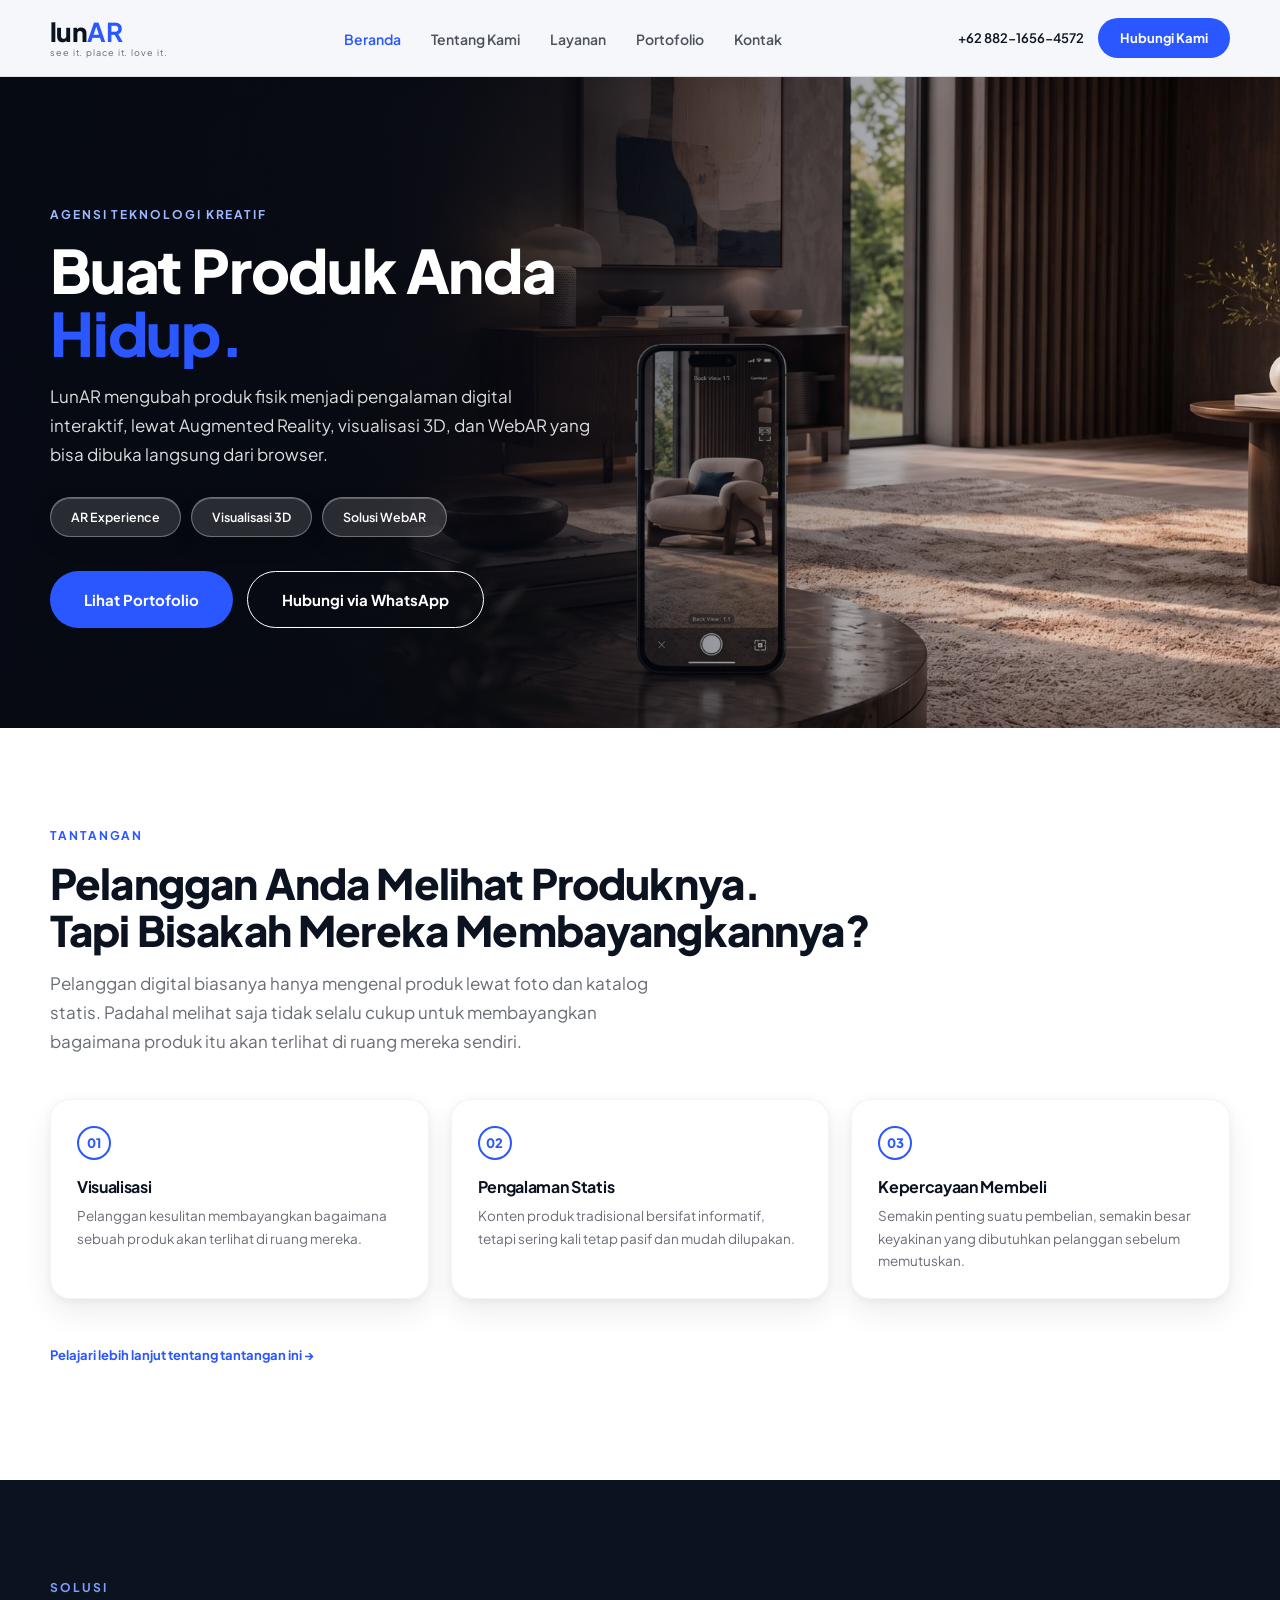
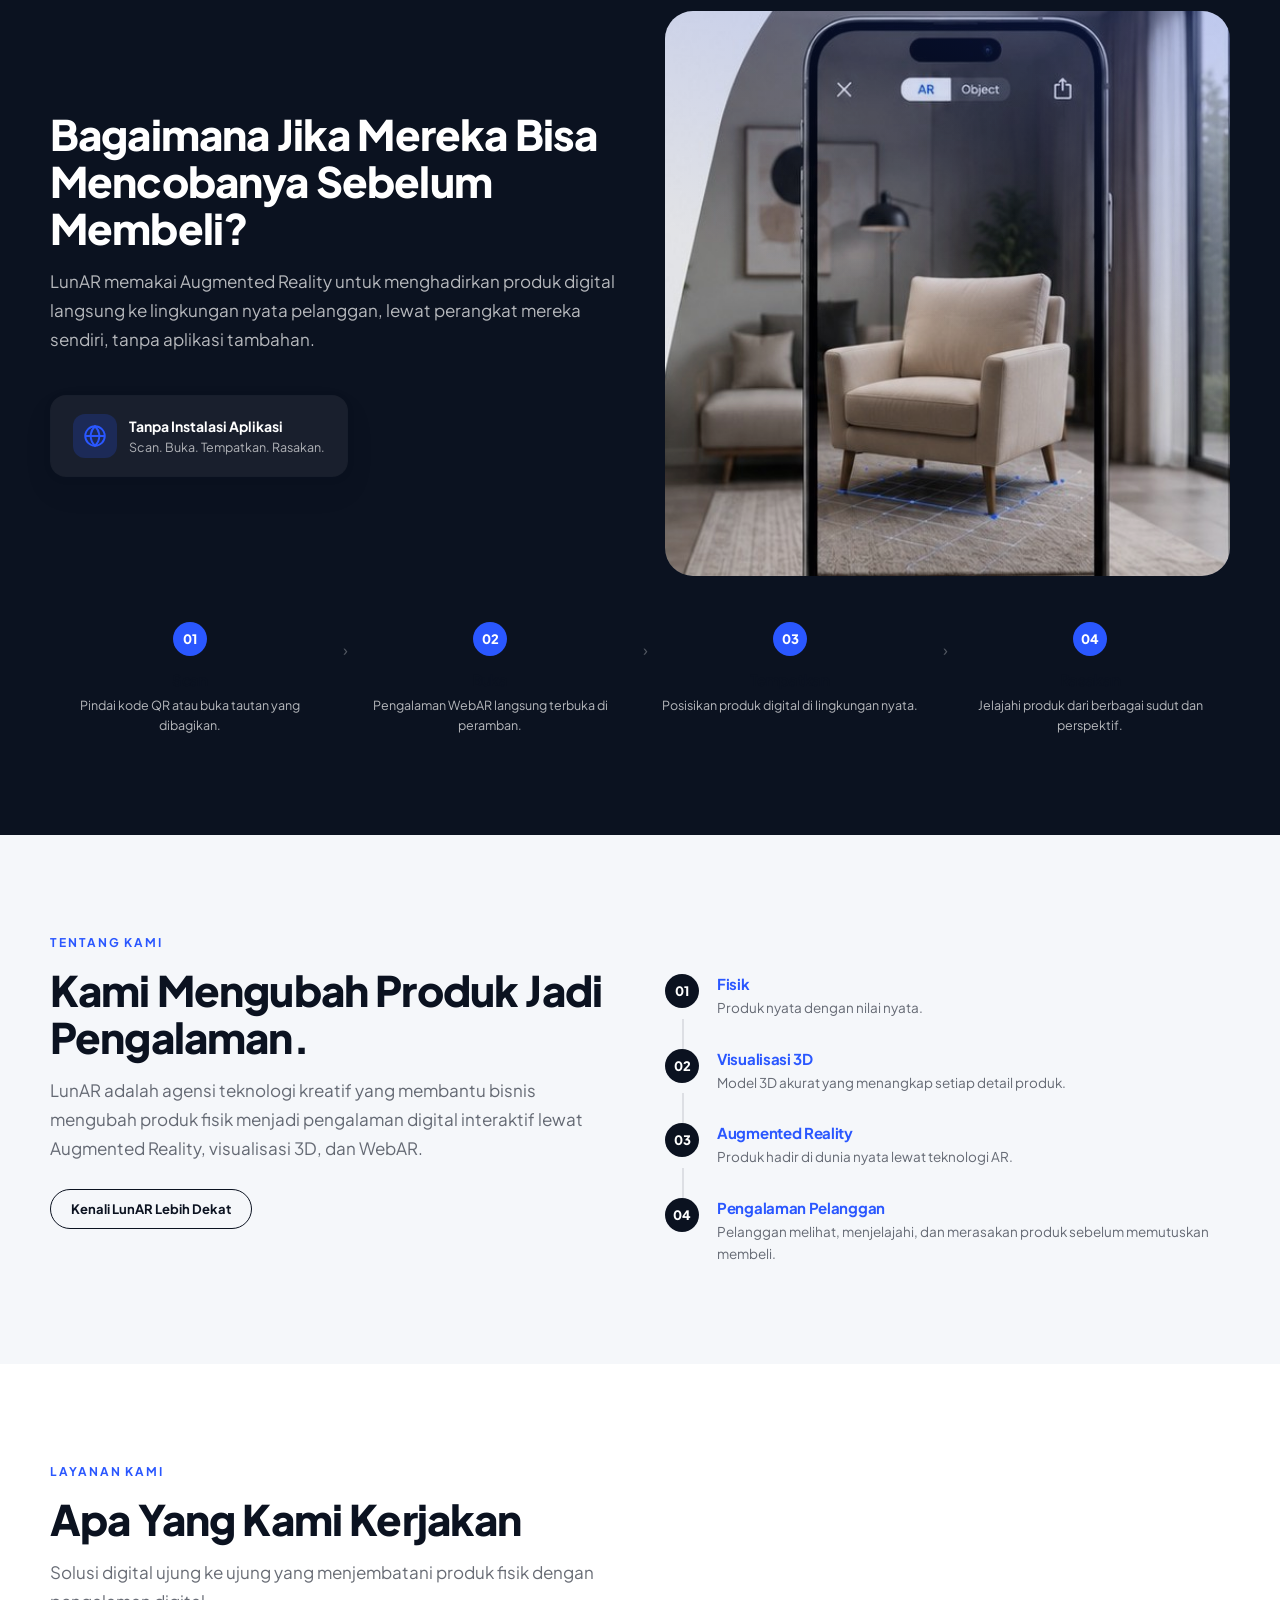
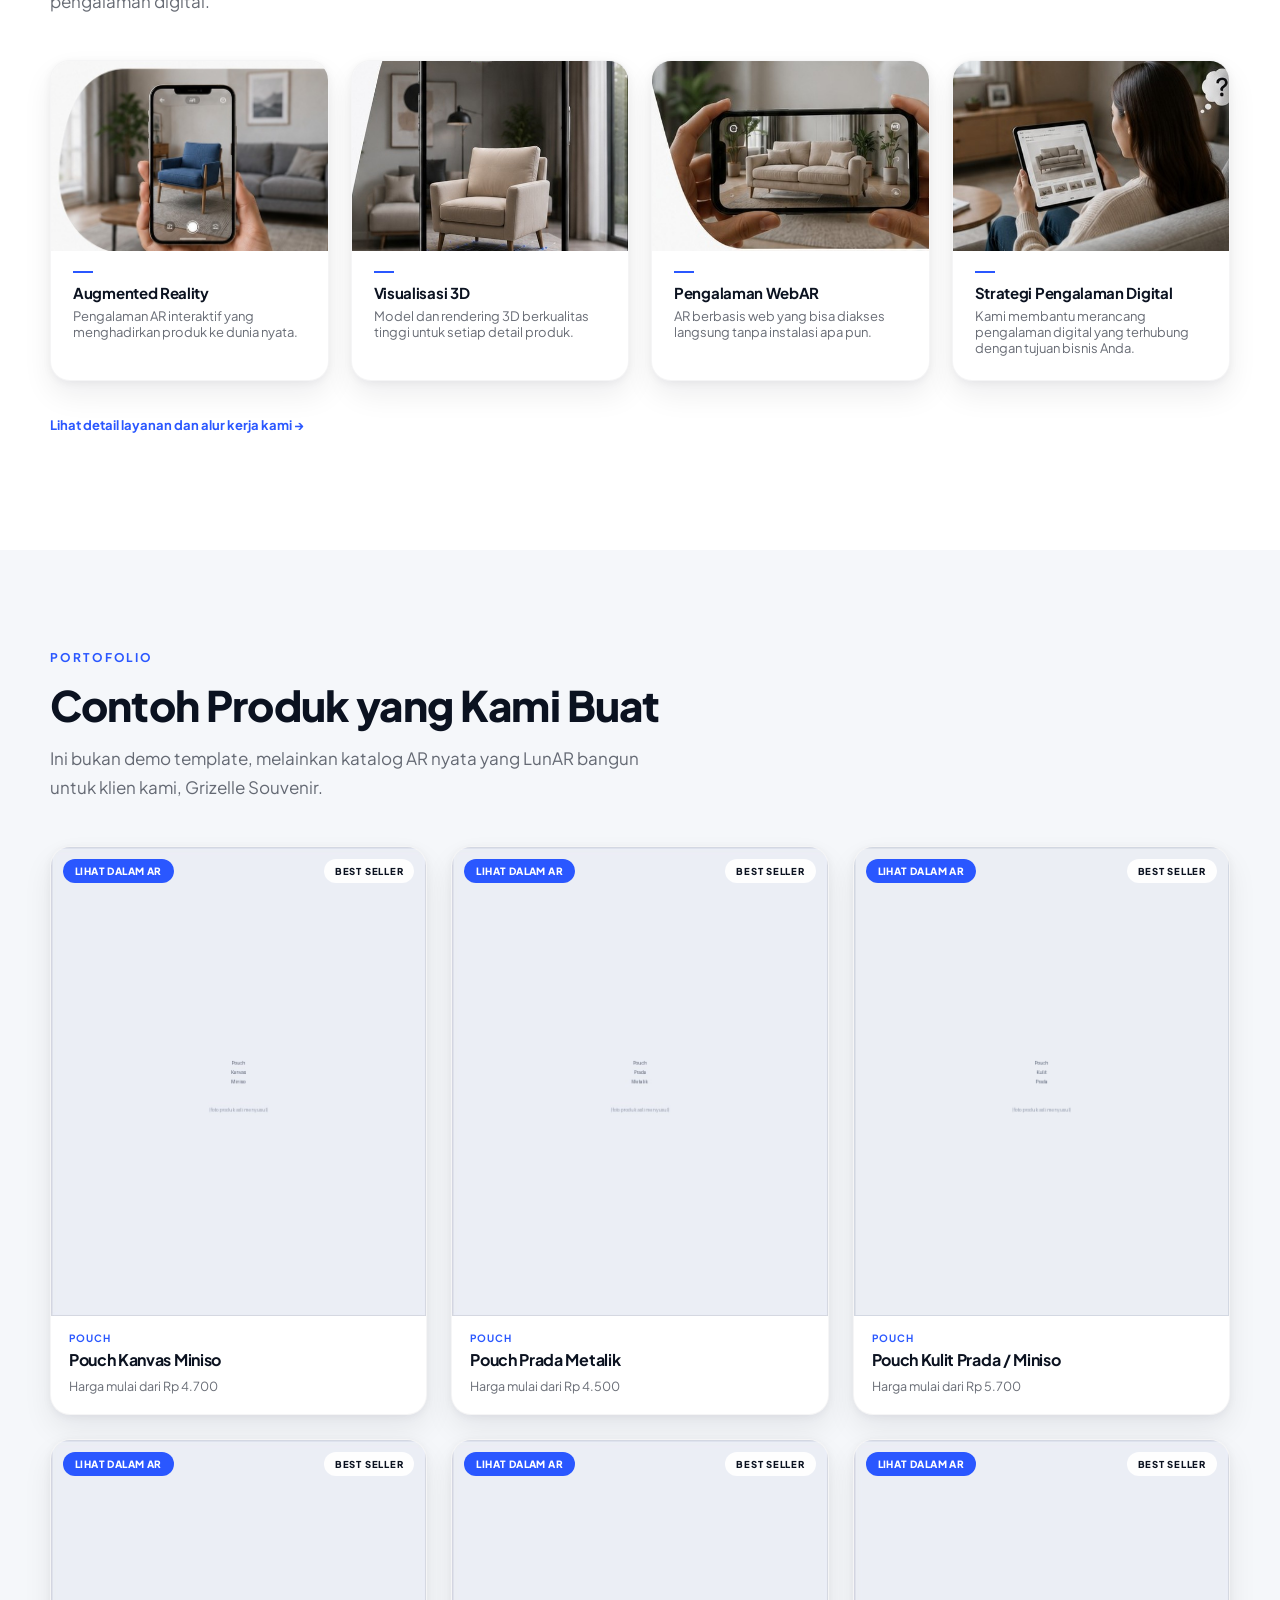
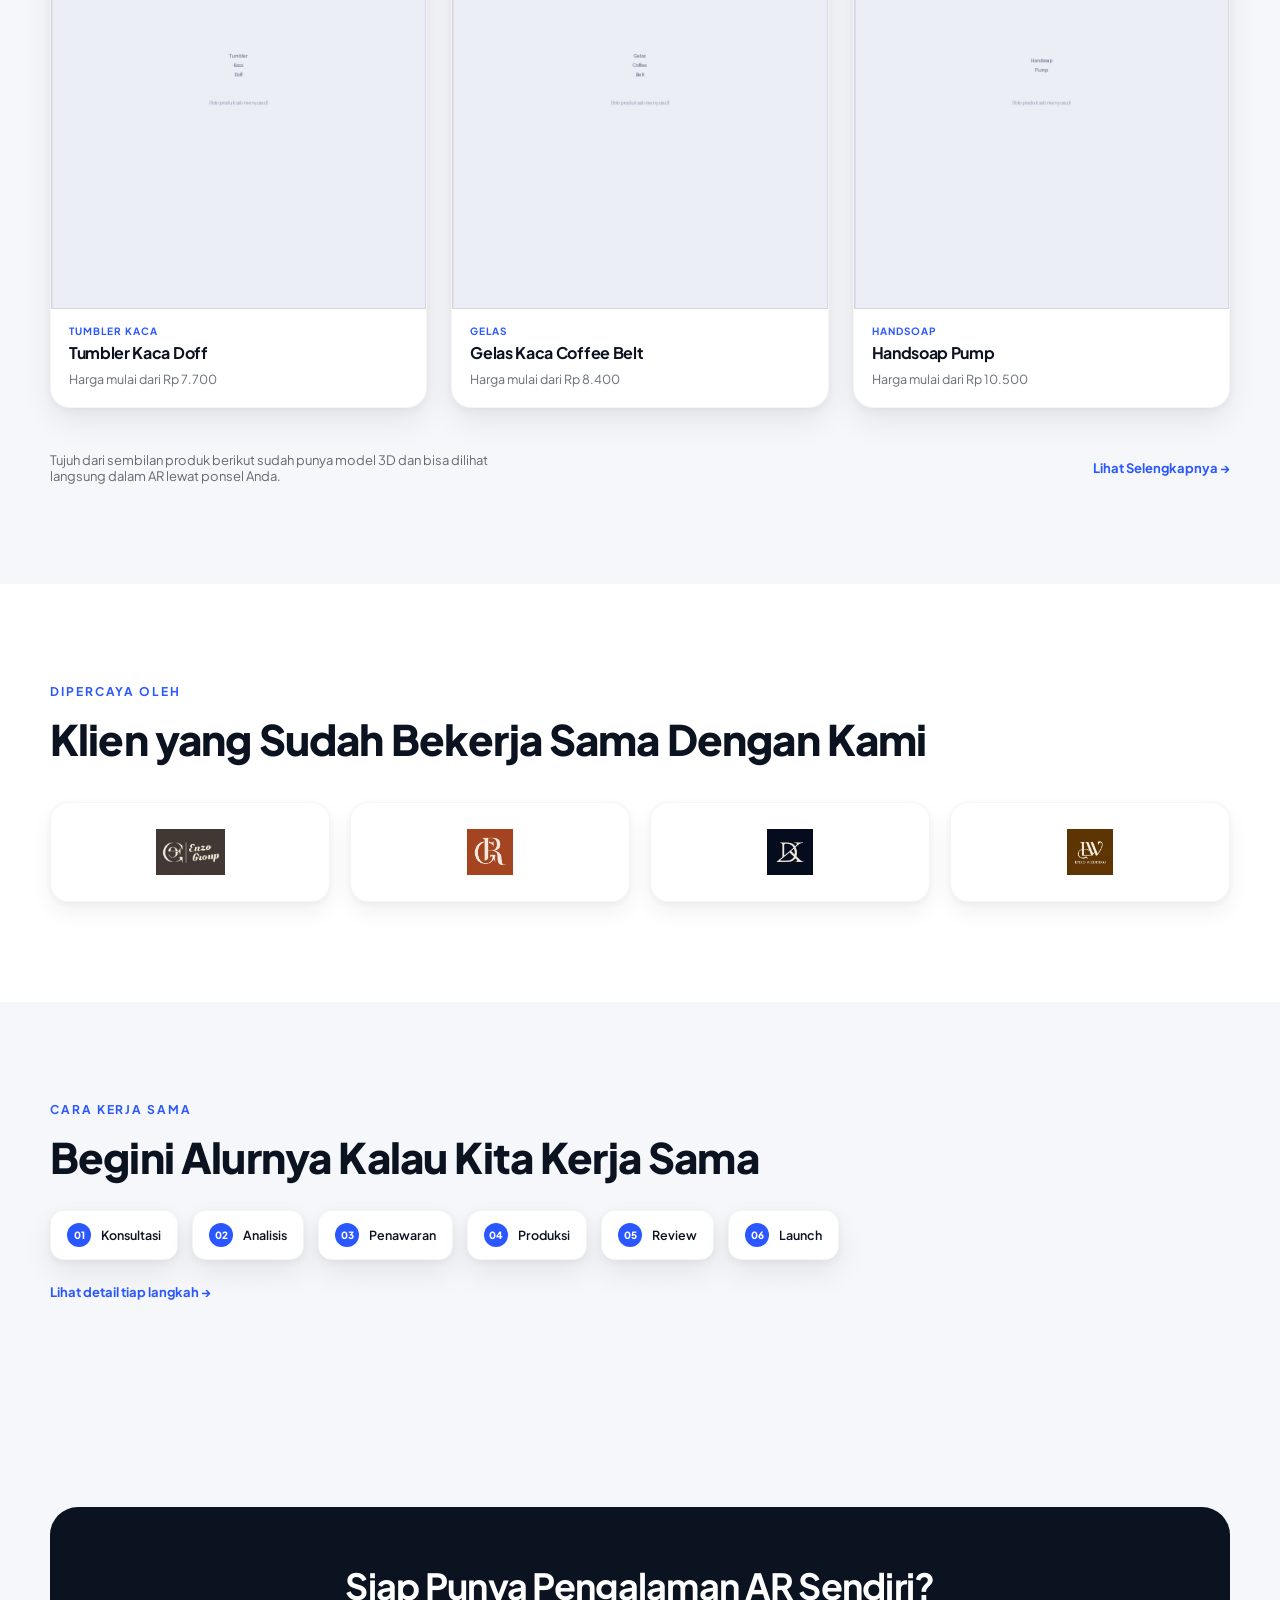
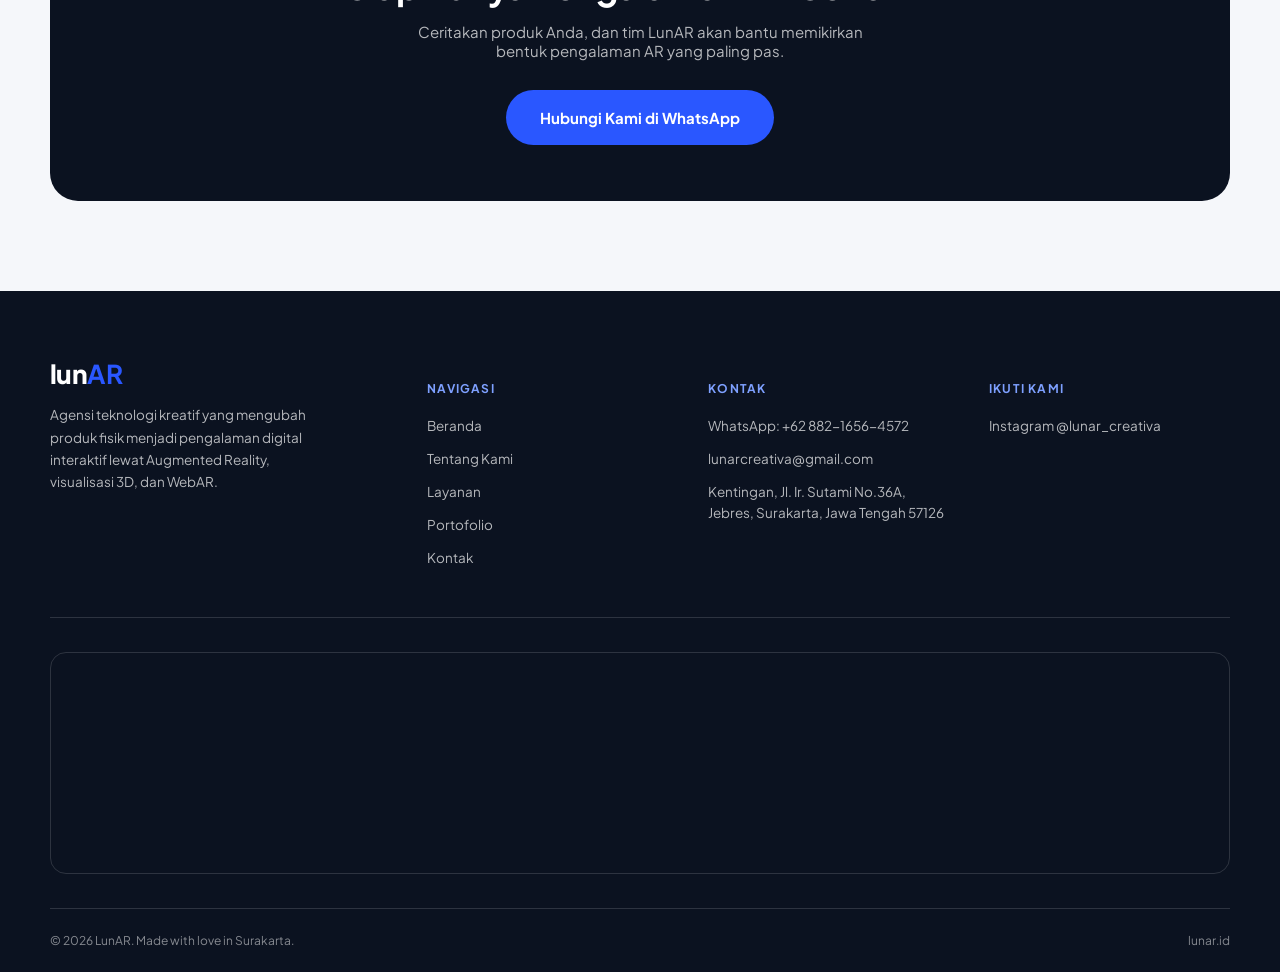
==== commit bd9477d4: "Changed UI" ====
--- a/index.html
+++ b/index.html
@@ -33,24 +33,23 @@
   </nav>
 </header>
 
-<section class="hero">
-  <div class="wrap hero-grid">
+<section class="hero-full">
+  <img class="hero-full-bg" src="assets/photos/hero-bg.jpg" alt="Pengguna menempatkan kursi virtual di ruang tamu lewat AR">
+  <div class="hero-full-overlay"></div>
+  <div class="wrap hero-full-inner">
     <div class="hero-copy">
-      <div class="eyebrow-line"><span class="dash"></span><span>Agensi Teknologi Kreatif</span></div>
+      <div class="eyebrow-line"><span>Agensi Teknologi Kreatif</span></div>
       <h1 class="h-xl">Buat Produk Anda <span class="accent">Hidup.</span></h1>
       <p class="lead" style="margin-top:18px">LunAR mengubah produk fisik menjadi pengalaman digital interaktif, lewat Augmented Reality, visualisasi 3D, dan WebAR yang bisa dibuka langsung dari browser.</p>
       <div class="hero-chips">
-        <span class="chip"><span class="dot"></span>AR Experience</span>
-        <span class="chip"><span class="dot"></span>Visualisasi 3D</span>
-        <span class="chip"><span class="dot"></span>Solusi WebAR</span>
+        <span class="chip">AR Experience</span>
+        <span class="chip">Visualisasi 3D</span>
+        <span class="chip">Solusi WebAR</span>
       </div>
       <div class="hero-cta">
         <a class="btn btn-primary btn-large" href="portofolio.html">Lihat Portofolio</a>
-        <a class="btn btn-outline btn-large" href="https://wa.me/6288216564572" target="_blank" rel="noopener">Hubungi via WhatsApp</a>
-      </div>
-    </div>
-    <div class="hero-visual">
-      <img src="assets/photos/hero-ar-room.jpg" alt="Pratinjau kursi dalam Augmented Reality lewat ponsel">
+        <a class="btn btn-outline btn-large" style="border-color:#fff;color:#fff" href="https://wa.me/6288216564572" target="_blank" rel="noopener">Hubungi via WhatsApp</a>
+      </div>
     </div>
   </div>
 </section>
@@ -260,7 +259,12 @@
       </ul>
     </div>
   </div>
-  <div class="wrap footer-bottom">
+    <div class="wrap footer-map">
+    <div class="map-frame">
+      <iframe src="https://www.google.com/maps?q=Jl.+Ir.+Sutami+No.36A+Jebres+Surakarta&output=embed" allowfullscreen="" loading="lazy"></iframe>
+    </div>
+  </div>
+<div class="wrap footer-bottom">
     <span>&copy; 2026 LunAR. Made with love in Surakarta.</span>
     <span>lunar.id</span>
   </div>
--- a/css/style.css
+++ b/css/style.css
@@ -68,7 +68,7 @@
 
 /* ===================== Section scaffolding ===================== */
 .eyebrow-line { display: flex; align-items: center; gap: 10px; margin: 0 0 16px }
-.eyebrow-line .dash { width: 30px; height: 2px; background: var(--blue) }
+.eyebrow-line .dash { display: none }
 .eyebrow-line span { font-size: 12px; font-weight: 700; letter-spacing: .16em; text-transform: uppercase; color: var(--blue) }
 .section-light { padding: 100px 0; background: var(--bg-light) }
 .section-white { padding: 100px 0; background: #fff }
@@ -96,10 +96,13 @@
 .hero-copy .h-xl { margin-top: 6px }
 .hero-chips { display: flex; flex-wrap: wrap; gap: 10px; margin: 28px 0 34px }
 .chip {
-  display: inline-flex; align-items: center; gap: 8px; padding: 9px 16px; border-radius: 999px;
-  background: #fff; border: 1px solid var(--line); font-size: 12.5px; font-weight: 600; color: var(--navy);
-}
-.chip .dot { width: 6px; height: 6px; border-radius: 50%; background: var(--blue) }
+  display: inline-flex; align-items: center; gap: 8px; padding: 11px 20px; border-radius: 999px;
+  background: rgba(255,255,255,.14); border: 1px solid rgba(255,255,255,.32);
+  backdrop-filter: blur(14px); -webkit-backdrop-filter: blur(14px);
+  font-size: 12.5px; font-weight: 600; color: #fff;
+  box-shadow: 0 8px 20px rgba(0,0,0,.12), inset 0 1px 0 rgba(255,255,255,.25);
+}
+.chip .dot { display: none }
 .hero-cta { display: flex; gap: 14px; flex-wrap: wrap }
 .hero-visual {
   position: relative; border-radius: 28px; overflow: hidden; aspect-ratio: 4/5;
@@ -151,10 +154,15 @@
 .pain-card p { margin: 0; font-size: 13.5px; line-height: 1.65; color: var(--muted) }
 
 .quote-callout {
-  background: linear-gradient(135deg, rgba(42,87,255,.08), rgba(42,87,255,.03));
-  border-left: 3px solid var(--blue); border-radius: 4px 18px 18px 4px; padding: 30px 34px; max-width: 640px;
-}
-.quote-callout p { margin: 0; font-size: 19px; font-weight: 600; line-height: 1.5; color: var(--navy) }
+  background: linear-gradient(135deg, rgba(42,87,255,.07), rgba(42,87,255,.015));
+  border-radius: 22px; padding: 42px 40px 34px; max-width: 640px; position: relative;
+  box-shadow: 0 14px 32px rgba(11,18,32,.06);
+}
+.quote-callout::before {
+  content: '\201C'; position: absolute; top: 2px; left: 26px; font-family: Georgia, 'Times New Roman', serif;
+  font-size: 72px; line-height: 1; color: rgba(42,87,255,.22); font-weight: 700;
+}
+.quote-callout p { position: relative; margin: 0; padding-left: 8px; font-size: 19px; font-weight: 600; line-height: 1.5; color: var(--navy) }
 
 /* ===================== Feature list (3 items) ===================== */
 .feature-row { display: grid; grid-template-columns: repeat(3, 1fr); gap: 26px; margin-top: 44px }
@@ -367,3 +375,40 @@
 .map-frame { margin-top: 30px; border-radius: 20px; overflow: hidden; border: 1px solid var(--line) }
 .map-frame iframe { display: block; width: 100%; height: 340px; border: 0 }
 @media (max-width: 900px) { .contact-grid { grid-template-columns: 1fr } }
+
+/* ===================== Smooth 3D card treatment ===================== */
+.pain-card, .service-card, .contact-card, .logo-card, .compare-card.trad,
+.p-card, .no-app-badge, .teaser-pill, .option-pill, .mode-btn, .addon-pill, .tier-option, .tier .tier, .tiers .tier {
+  border: 1px solid rgba(11,18,32,.04) !important;
+  box-shadow: 0 14px 30px rgba(11,18,32,.07), 0 2px 8px rgba(11,18,32,.05);
+}
+.pain-card, .service-card, .contact-card, .compare-card.trad, .p-card, .tiers .tier { border-radius: 20px !important; }
+.logo-card { border-radius: 18px !important; box-shadow: 0 10px 22px rgba(11,18,32,.06), 0 2px 6px rgba(11,18,32,.04); }
+.pain-card, .service-card, .contact-card { transition: transform .25s ease, box-shadow .25s ease; }
+.pain-card:hover, .service-card:hover, .contact-card:hover {
+  transform: translateY(-3px);
+  box-shadow: 0 20px 40px rgba(11,18,32,.1), 0 4px 10px rgba(11,18,32,.06);
+}
+
+/* ===================== Full-bleed hero with background photo ===================== */
+.hero-full { position: relative; min-height: 640px; display: flex; align-items: center; overflow: hidden; padding: 130px 0 100px }
+.hero-full-bg { position: absolute; inset: 0; width: 100%; height: 100%; object-fit: cover; object-position: 68% center; z-index: 0 }
+.hero-full-overlay {
+  position: absolute; inset: 0; z-index: 1;
+  background: linear-gradient(100deg, rgba(6,10,20,.95) 0%, rgba(6,10,20,.82) 32%, rgba(6,10,20,.42) 58%, rgba(6,10,20,.08) 82%);
+}
+.hero-full-inner { position: relative; z-index: 2 }
+.hero-full .hero-copy { max-width: 600px }
+.hero-full .eyebrow-line span { color: #9DB8FF }
+.hero-full .h-xl { color: #fff }
+.hero-full .lead { color: rgba(255,255,255,.86); max-width: 540px }
+@media (max-width: 900px) {
+  .hero-full { min-height: 560px; padding: 100px 0 70px }
+  .hero-full-bg { object-position: 78% center }
+  .hero-full-overlay { background: linear-gradient(180deg, rgba(6,10,20,.6) 0%, rgba(6,10,20,.88) 55%, rgba(6,10,20,.96) 100%); }
+}
+
+/* ===================== Footer map ===================== */
+.footer-map { padding: 34px 0; border-bottom: 1px solid var(--line-dark) }
+.footer-map .map-frame { margin: 0; border-radius: 16px; border: 1px solid rgba(255,255,255,.14); overflow: hidden }
+.footer-map .map-frame iframe { height: 220px; filter: grayscale(.15) invert(.92) contrast(.9); }
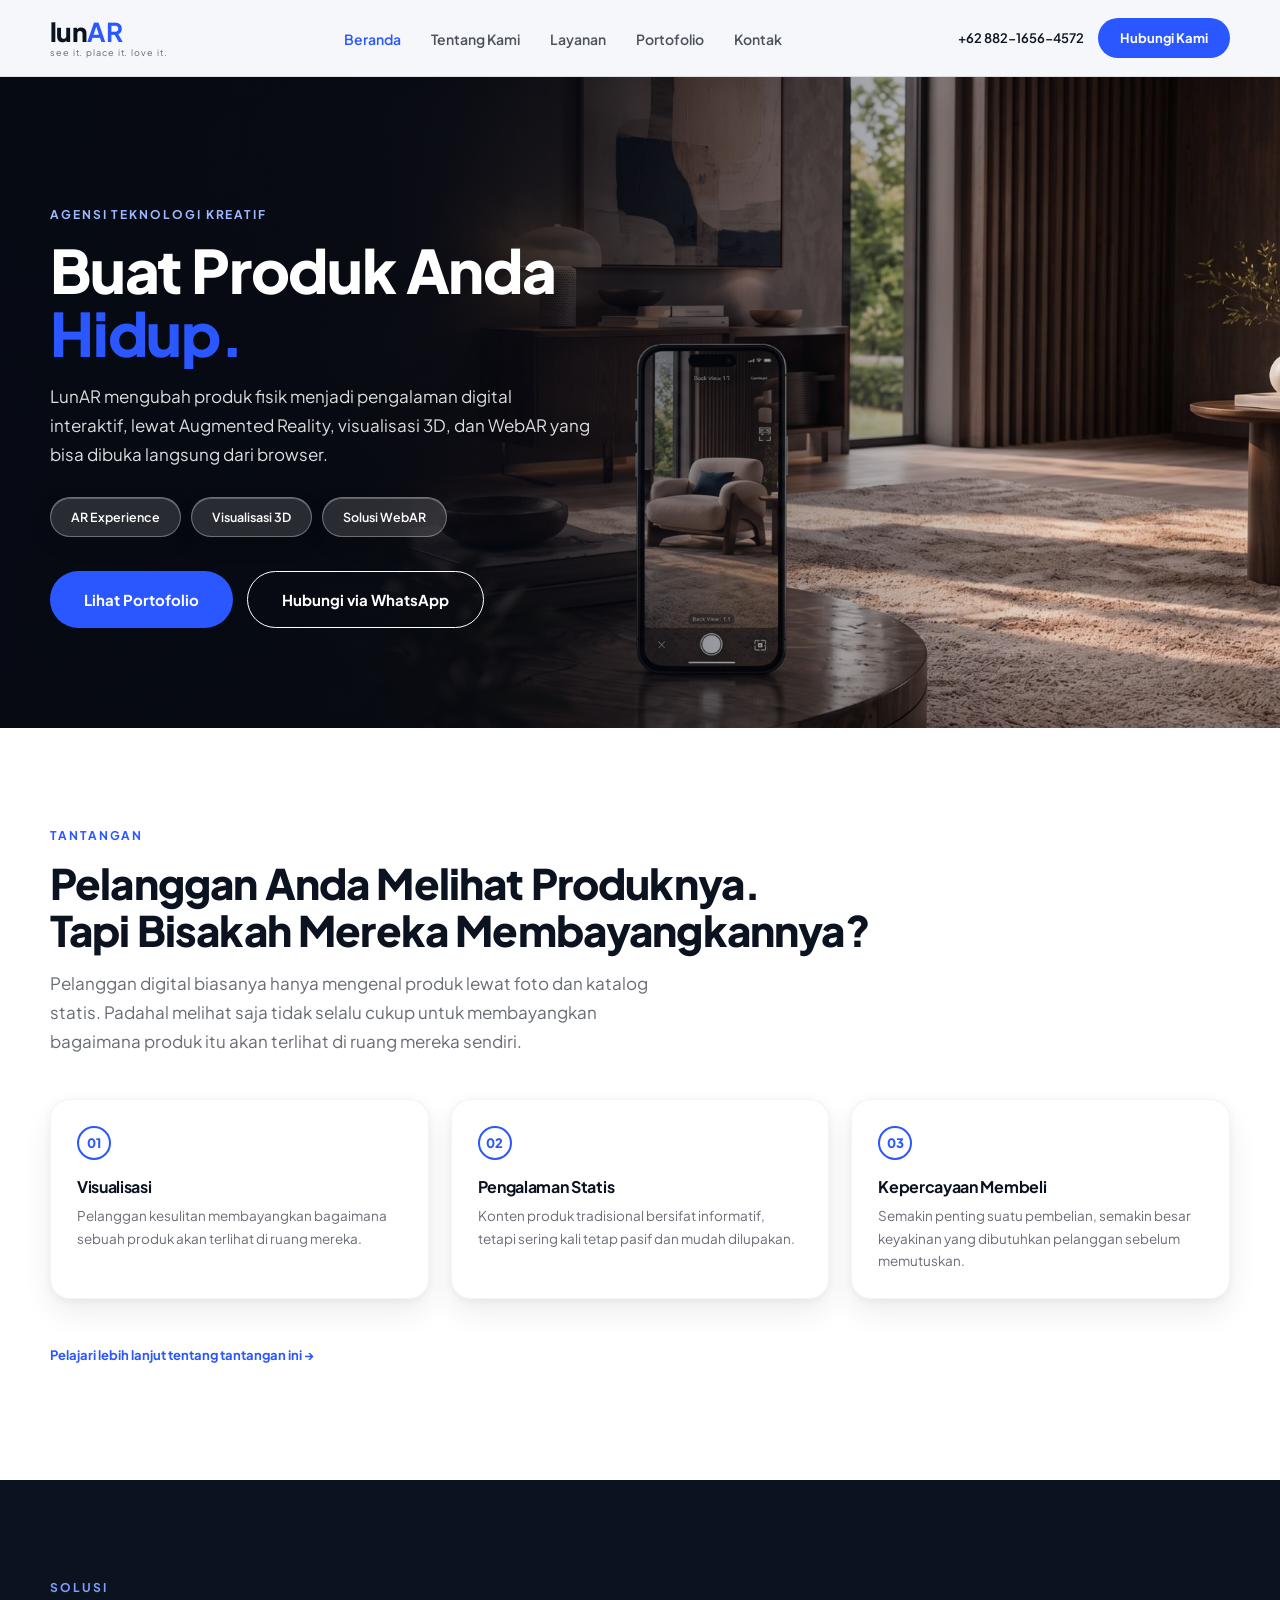
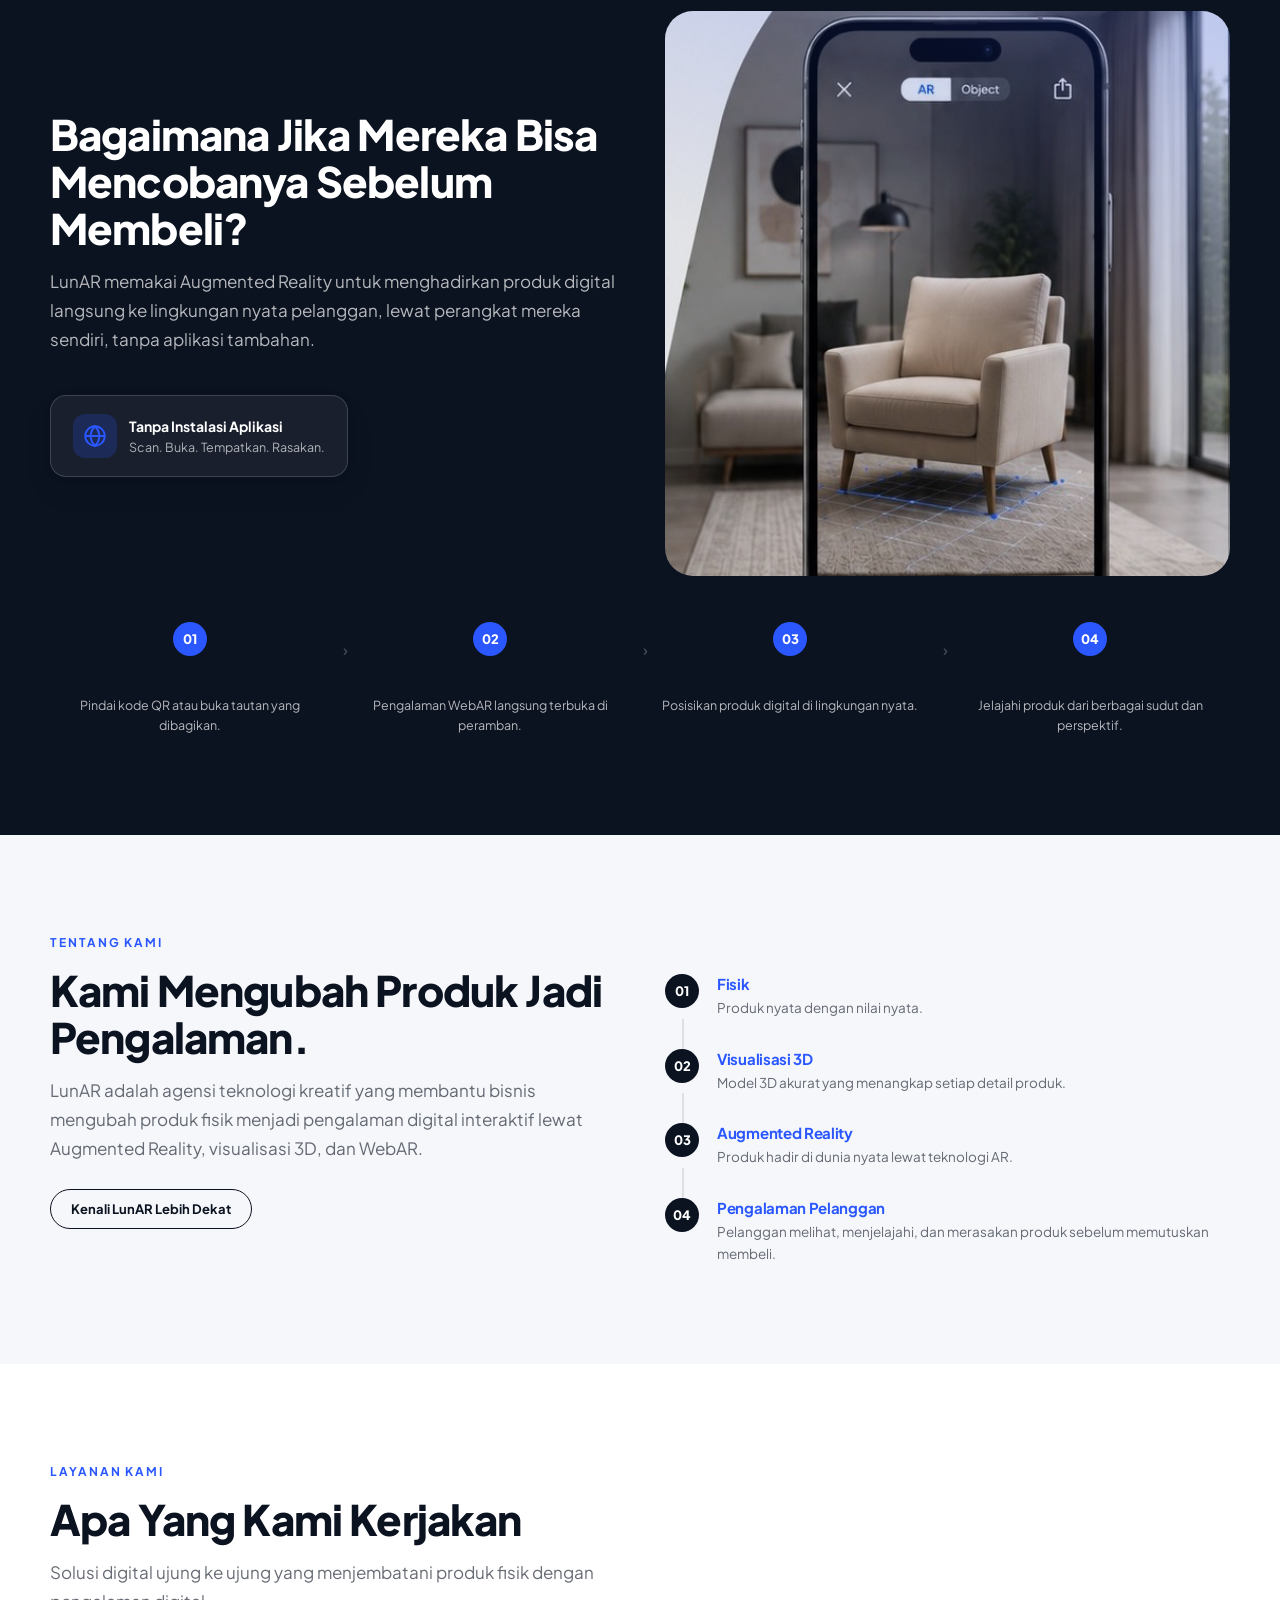
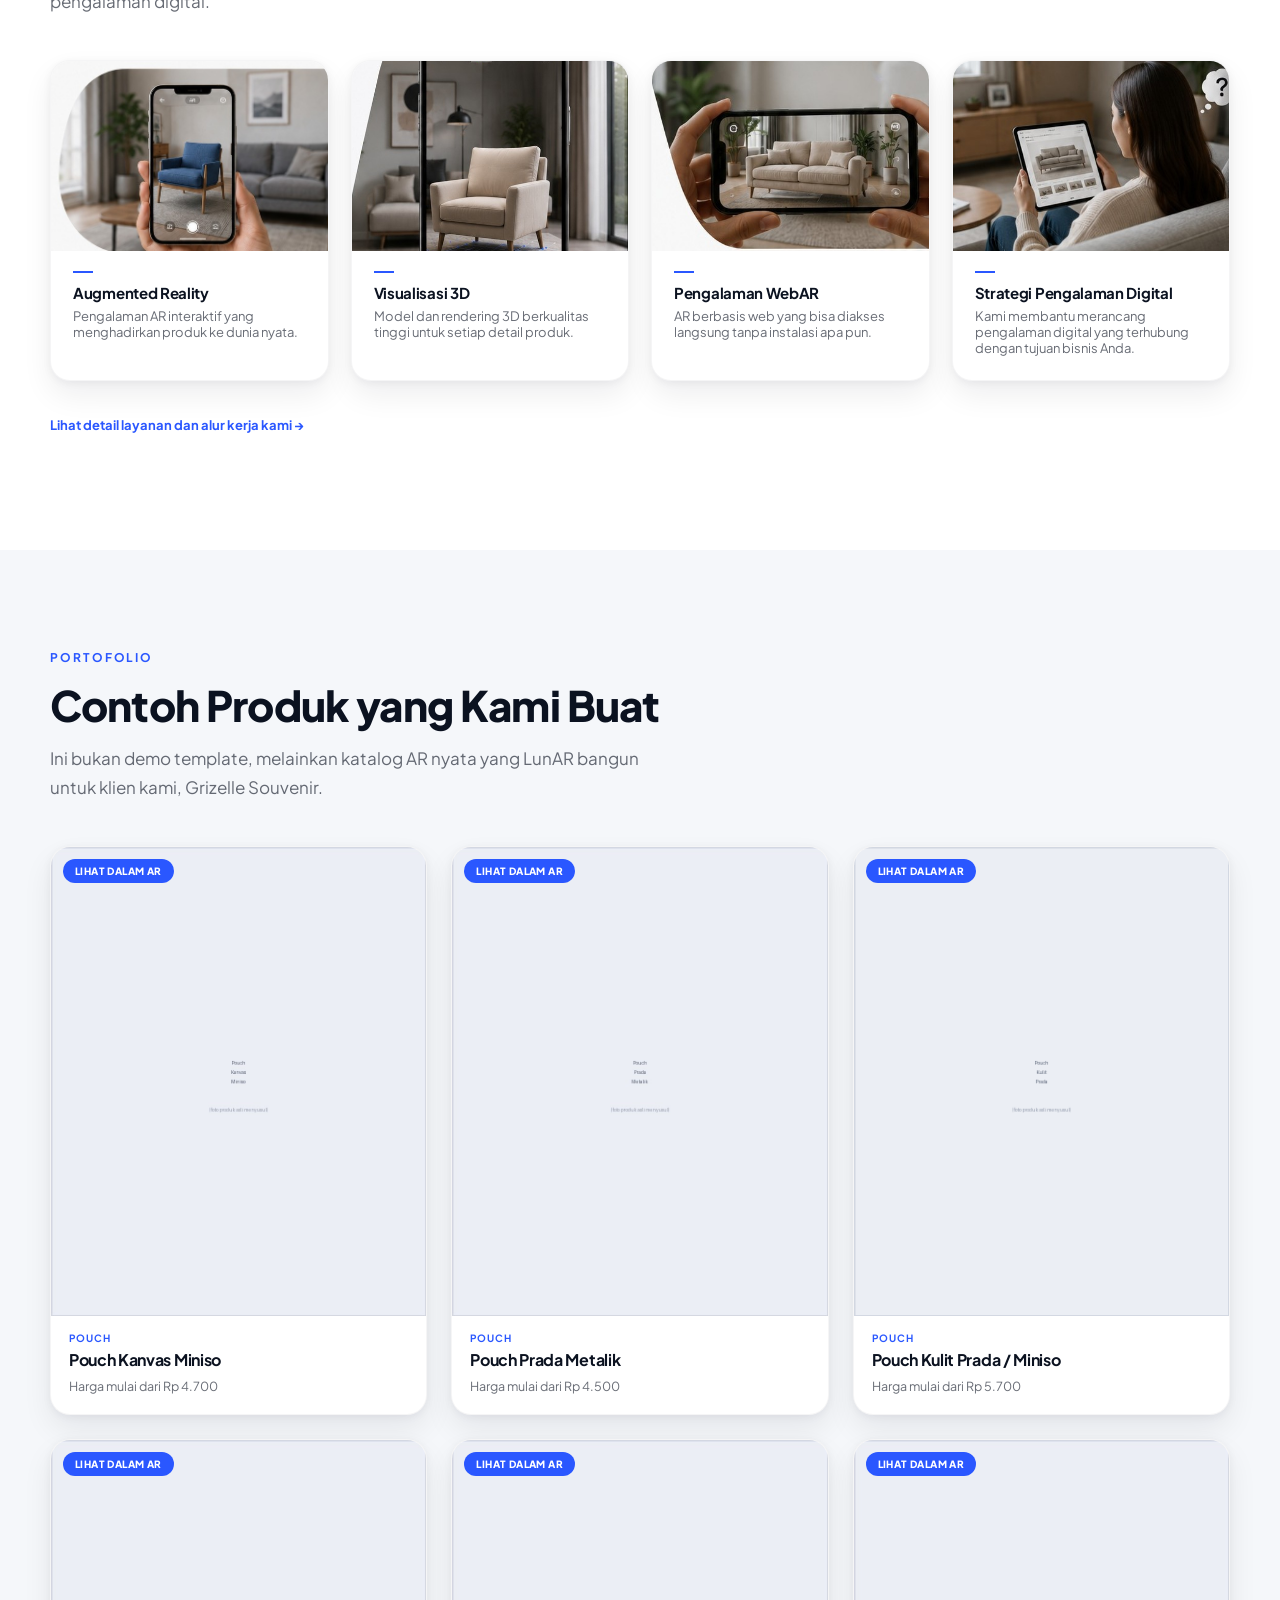
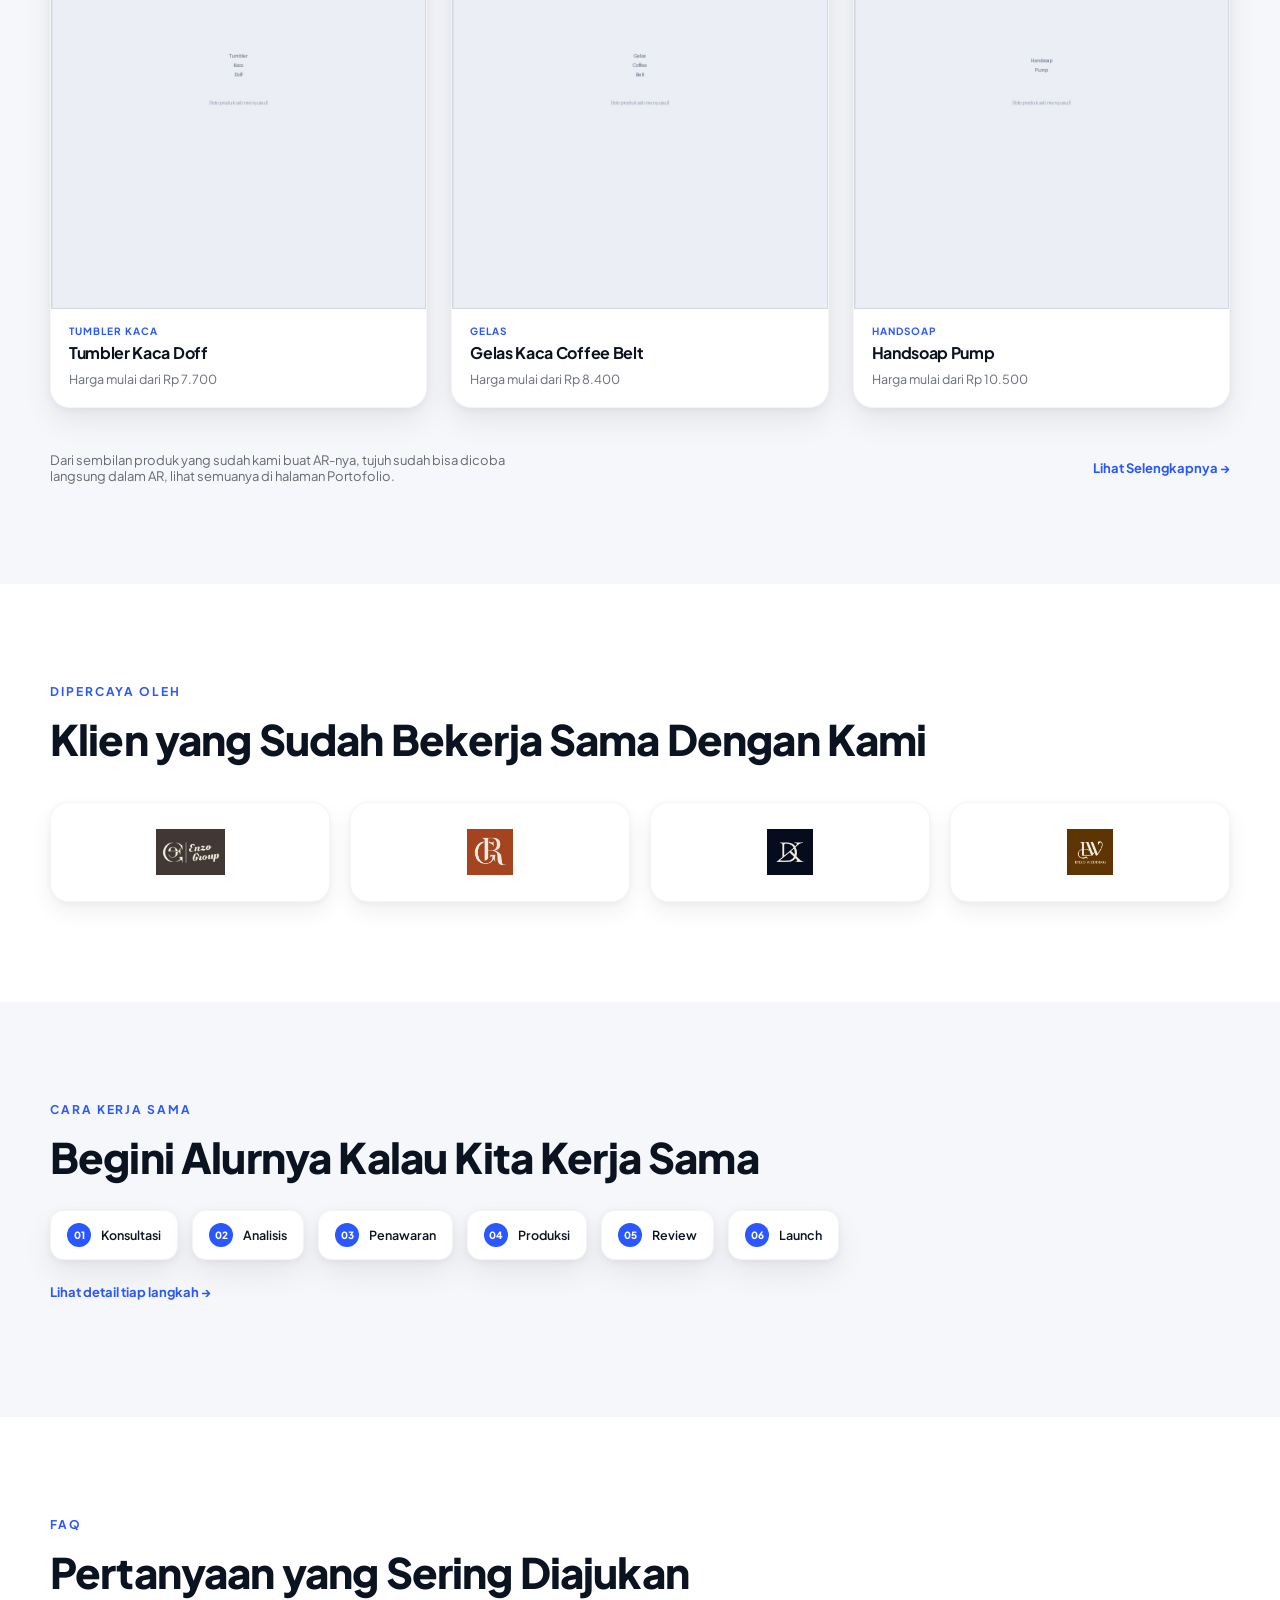
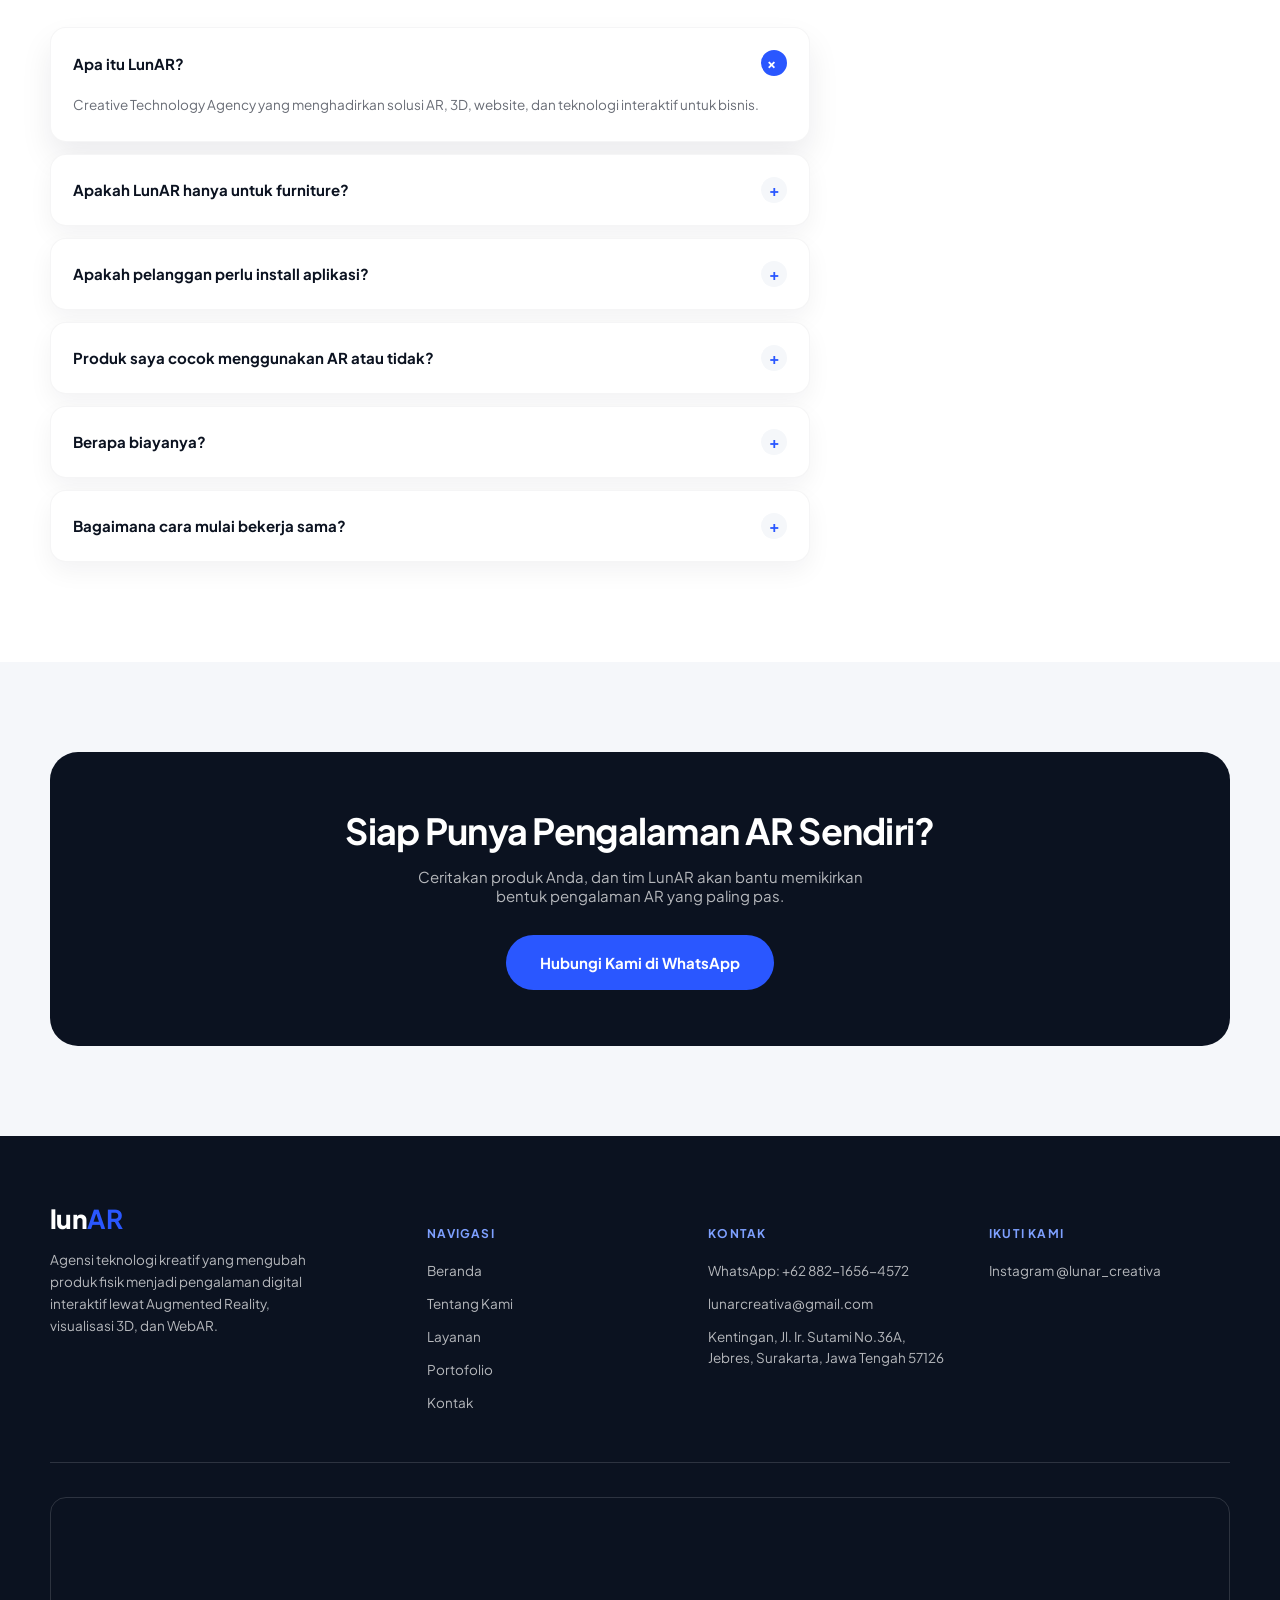
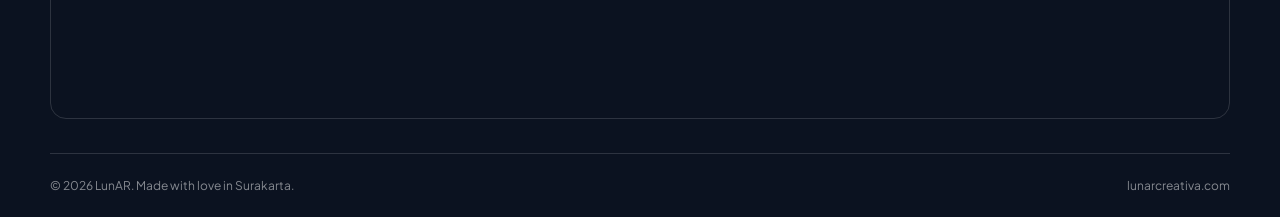
==== commit f6ba17df: "Changed UI Part 2" ====
--- a/index.html
+++ b/index.html
@@ -184,7 +184,7 @@
     <p class="lead" style="margin-top:16px">Ini bukan demo template, melainkan katalog AR nyata yang LunAR bangun untuk klien kami, Grizelle Souvenir.</p>
     <div class="grid" id="homeGrid"></div>
     <div class="portfolio-note">
-      <p>Tujuh dari sembilan produk berikut sudah punya model 3D dan bisa dilihat langsung dalam AR lewat ponsel Anda.</p>
+      <p>Dari sembilan produk yang sudah kami buat AR-nya, tujuh sudah bisa dicoba langsung dalam AR, lihat semuanya di halaman Portofolio.</p>
       <a class="see-more" href="portofolio.html">Lihat Selengkapnya &rarr;</a>
     </div>
   </div>
@@ -219,6 +219,39 @@
   </div>
 </section>
 
+<section class="section-white" id="faq">
+  <div class="wrap">
+    <div class="eyebrow-line"><span>FAQ</span></div>
+    <h2 class="h-lg">Pertanyaan yang Sering Diajukan</h2>
+    <div class="faq-list">
+      <details class="faq-item" open>
+        <summary>Apa itu LunAR?<span class="faq-icon">+</span></summary>
+        <p>Creative Technology Agency yang menghadirkan solusi AR, 3D, website, dan teknologi interaktif untuk bisnis.</p>
+      </details>
+      <details class="faq-item">
+        <summary>Apakah LunAR hanya untuk furniture?<span class="faq-icon">+</span></summary>
+        <p>Tidak. Kami juga melayani craft, retail, F&amp;B, event, properti, dan berbagai bisnis yang membutuhkan pengalaman digital.</p>
+      </details>
+      <details class="faq-item">
+        <summary>Apakah pelanggan perlu install aplikasi?<span class="faq-icon">+</span></summary>
+        <p>Tidak selalu. Solusi WebAR memungkinkan pengalaman AR diakses langsung melalui browser.</p>
+      </details>
+      <details class="faq-item">
+        <summary>Produk saya cocok menggunakan AR atau tidak?<span class="faq-icon">+</span></summary>
+        <p>Konsultasikan dengan kami. Kami akan membantu melihat apakah AR atau 3D benar-benar relevan dengan kebutuhan bisnis Anda.</p>
+      </details>
+      <details class="faq-item">
+        <summary>Berapa biayanya?<span class="faq-icon">+</span></summary>
+        <p>Harga disesuaikan dengan kebutuhan dan kompleksitas proyek. Hubungi kami untuk mendapatkan penawaran.</p>
+      </details>
+      <details class="faq-item">
+        <summary>Bagaimana cara mulai bekerja sama?<span class="faq-icon">+</span></summary>
+        <p>Hubungi LunAR, ceritakan kebutuhan bisnis Anda, kami diskusikan solusinya, lalu proyek mulai dikerjakan.</p>
+      </details>
+    </div>
+  </div>
+</section>
+
 <section class="cta-wrap">
   <div class="wrap">
     <div class="cta-band">
@@ -266,7 +299,7 @@
   </div>
 <div class="wrap footer-bottom">
     <span>&copy; 2026 LunAR. Made with love in Surakarta.</span>
-    <span>lunar.id</span>
+    <span>lunarcreativa.com</span>
   </div>
 </footer>
 <script src="js/main.js"></script>
--- a/css/style.css
+++ b/css/style.css
@@ -378,16 +378,24 @@
 
 /* ===================== Smooth 3D card treatment ===================== */
 .pain-card, .service-card, .contact-card, .logo-card, .compare-card.trad,
-.p-card, .no-app-badge, .teaser-pill, .option-pill, .mode-btn, .addon-pill, .tier-option, .tier .tier, .tiers .tier {
-  border: 1px solid rgba(11,18,32,.04) !important;
+.p-card, .no-app-badge, .teaser-pill, .tiers .tier {
+  border: 1px solid rgba(11,18,32,.04);
   box-shadow: 0 14px 30px rgba(11,18,32,.07), 0 2px 8px rgba(11,18,32,.05);
 }
-.pain-card, .service-card, .contact-card, .compare-card.trad, .p-card, .tiers .tier { border-radius: 20px !important; }
-.logo-card { border-radius: 18px !important; box-shadow: 0 10px 22px rgba(11,18,32,.06), 0 2px 6px rgba(11,18,32,.04); }
+.pain-card, .service-card, .contact-card, .compare-card.trad, .p-card, .tiers .tier { border-radius: 20px; }
+.logo-card { border-radius: 18px; box-shadow: 0 10px 22px rgba(11,18,32,.06), 0 2px 6px rgba(11,18,32,.04); }
 .pain-card, .service-card, .contact-card { transition: transform .25s ease, box-shadow .25s ease; }
 .pain-card:hover, .service-card:hover, .contact-card:hover {
   transform: translateY(-3px);
   box-shadow: 0 20px 40px rgba(11,18,32,.1), 0 4px 10px rgba(11,18,32,.06);
+}
+.option-pill, .mode-btn, .addon-pill, .tier-option {
+  box-shadow: 0 6px 16px rgba(11,18,32,.05);
+  transition: transform .18s ease, box-shadow .18s ease, border-color .18s ease, background .18s ease;
+}
+.option-pill:hover, .mode-btn:hover, .addon-pill:hover, .tier-option:hover {
+  transform: translateY(-1px);
+  box-shadow: 0 10px 22px rgba(11,18,32,.09);
 }
 
 /* ===================== Full-bleed hero with background photo ===================== */
@@ -412,3 +420,22 @@
 .footer-map { padding: 34px 0; border-bottom: 1px solid var(--line-dark) }
 .footer-map .map-frame { margin: 0; border-radius: 16px; border: 1px solid rgba(255,255,255,.14); overflow: hidden }
 .footer-map .map-frame iframe { height: 220px; filter: grayscale(.15) invert(.92) contrast(.9); }
+
+/* ===================== FAQ accordion ===================== */
+.faq-list { display: flex; flex-direction: column; gap: 12px; margin-top: 32px; max-width: 760px }
+.faq-item {
+  background: #fff; border: 1px solid rgba(11,18,32,.04); border-radius: 16px; padding: 4px 22px;
+  box-shadow: 0 10px 24px rgba(11,18,32,.05); transition: box-shadow .2s ease;
+}
+.faq-item[open] { box-shadow: 0 16px 32px rgba(11,18,32,.08) }
+.faq-item summary {
+  list-style: none; cursor: pointer; padding: 18px 0; display: flex; align-items: center; justify-content: space-between;
+  gap: 16px; font-weight: 700; font-size: 15px; color: var(--navy);
+}
+.faq-item summary::-webkit-details-marker { display: none }
+.faq-icon {
+  flex-shrink: 0; width: 26px; height: 26px; border-radius: 50%; background: var(--bg-light); color: var(--blue);
+  display: grid; place-items: center; font-size: 16px; font-weight: 700; transition: transform .2s ease, background .2s ease;
+}
+.faq-item[open] .faq-icon { background: var(--blue); color: #fff; transform: rotate(45deg) }
+.faq-item p { margin: 0 0 20px; font-size: 13.5px; line-height: 1.65; color: var(--muted) }
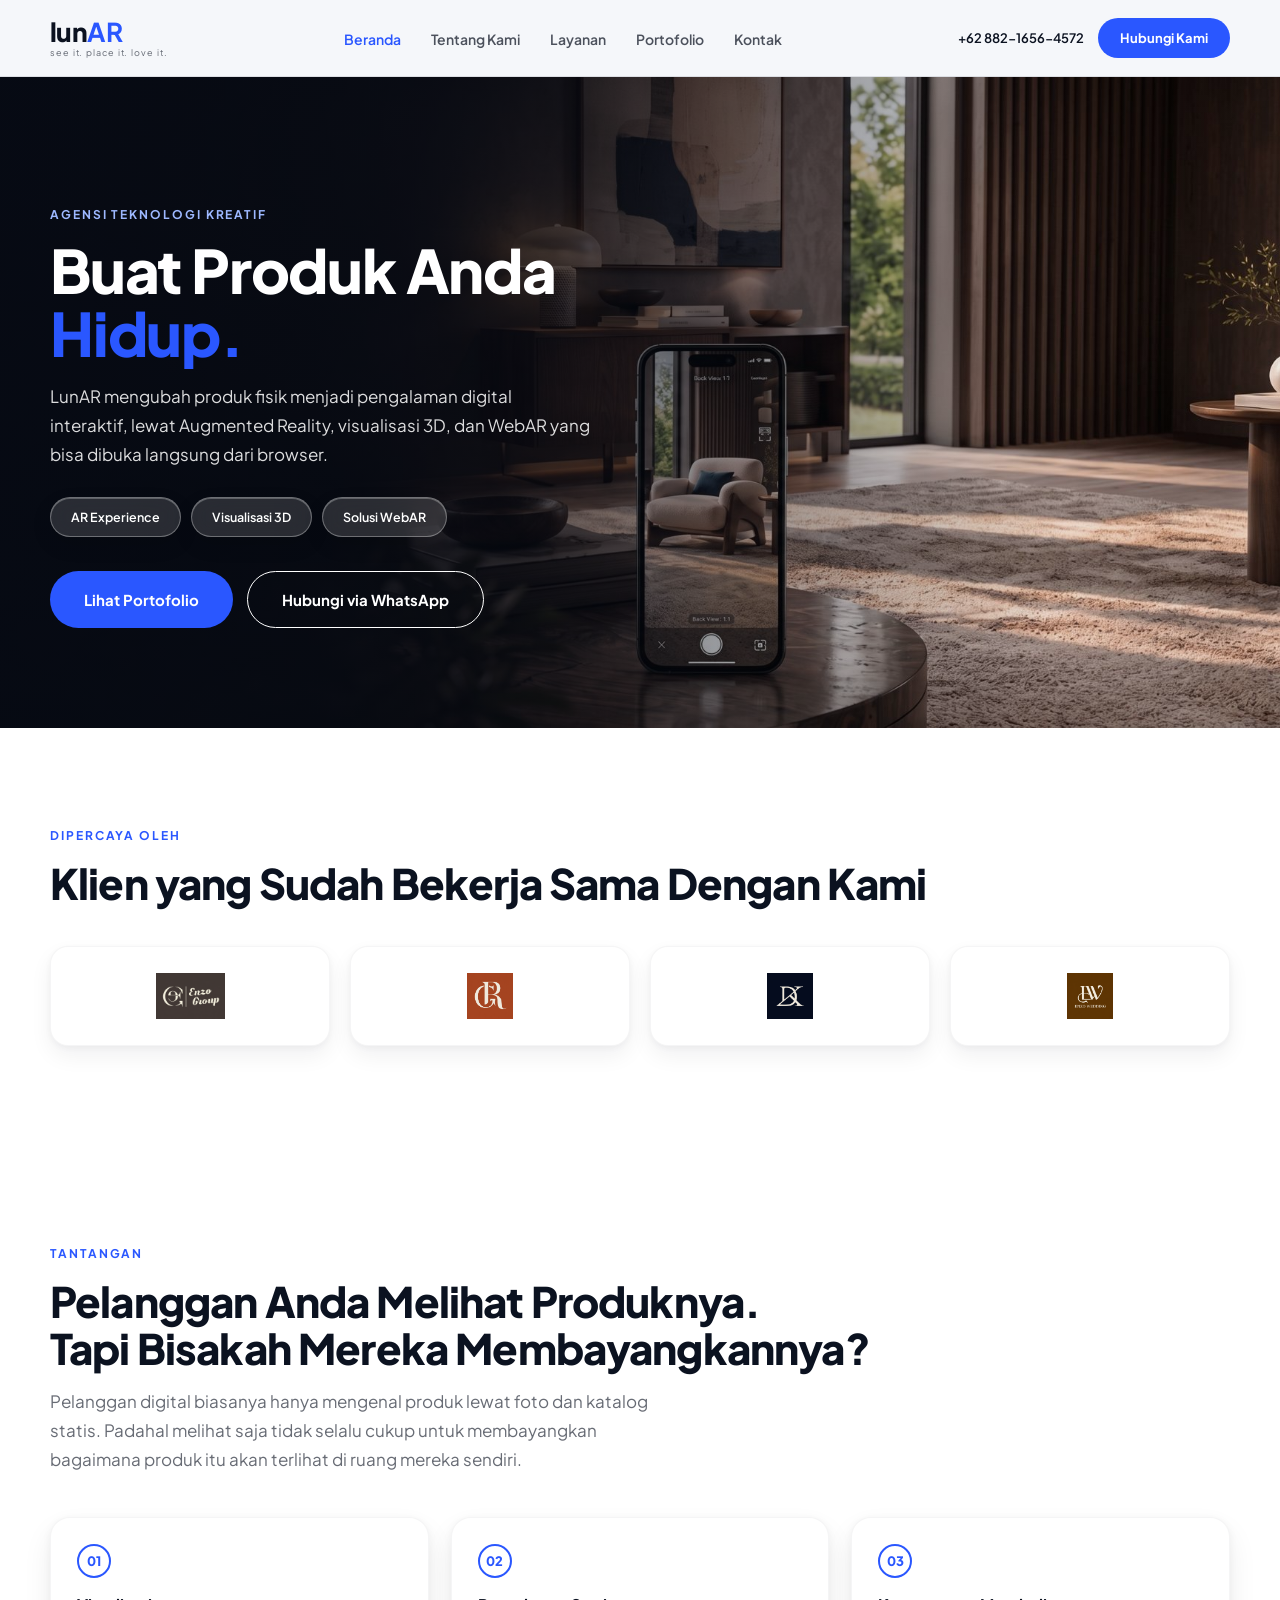
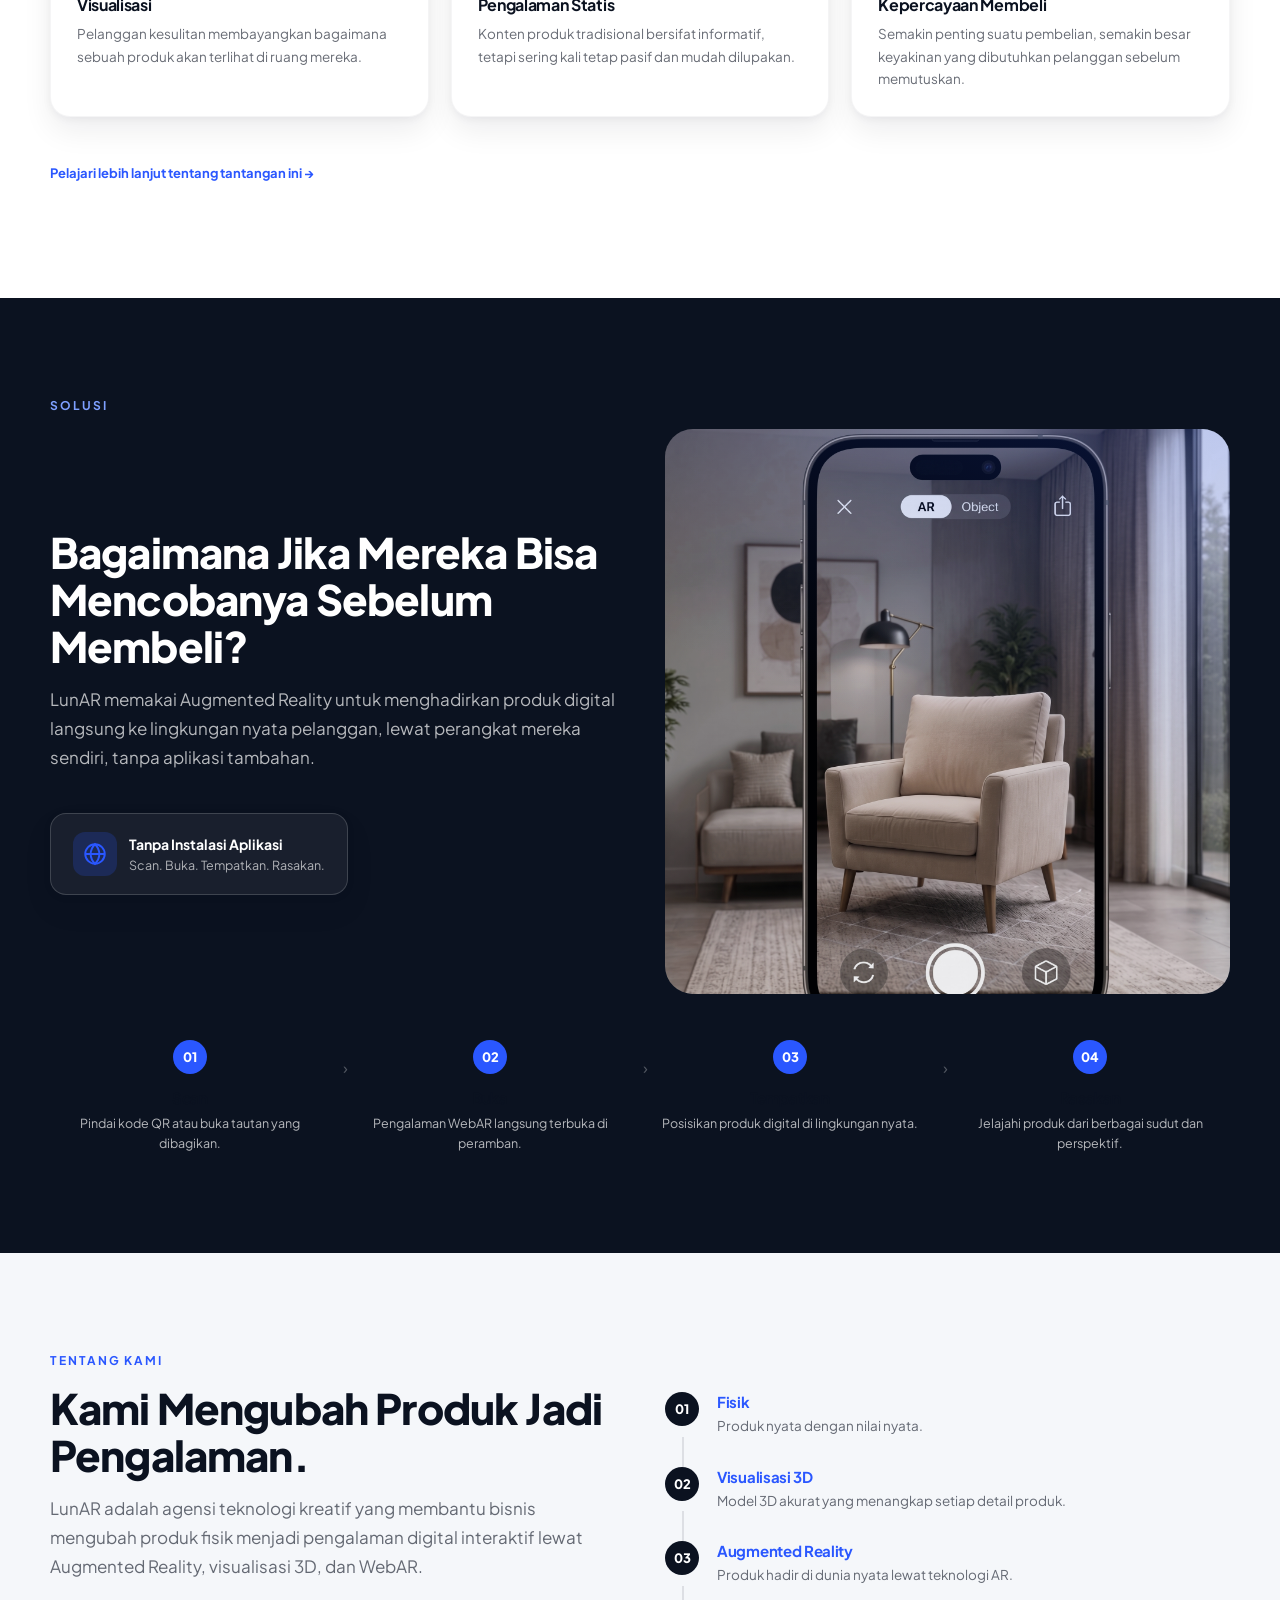
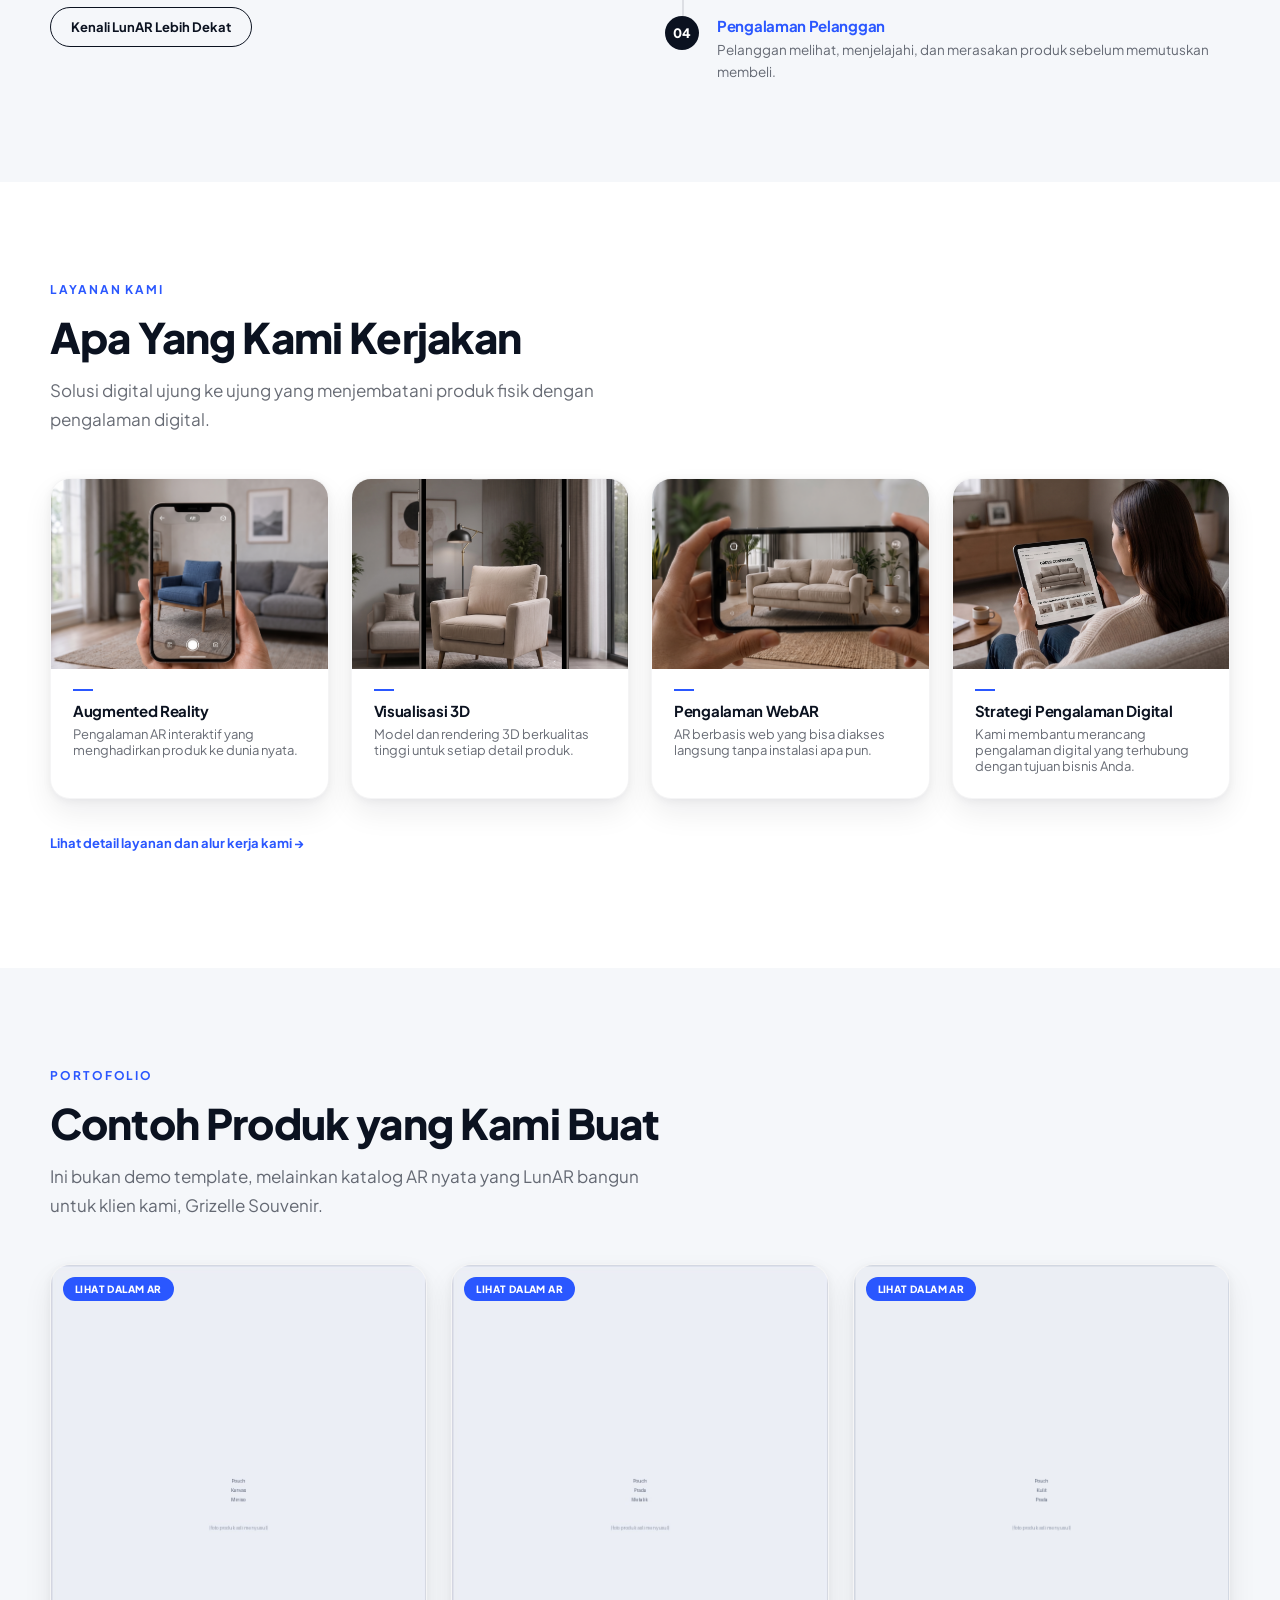
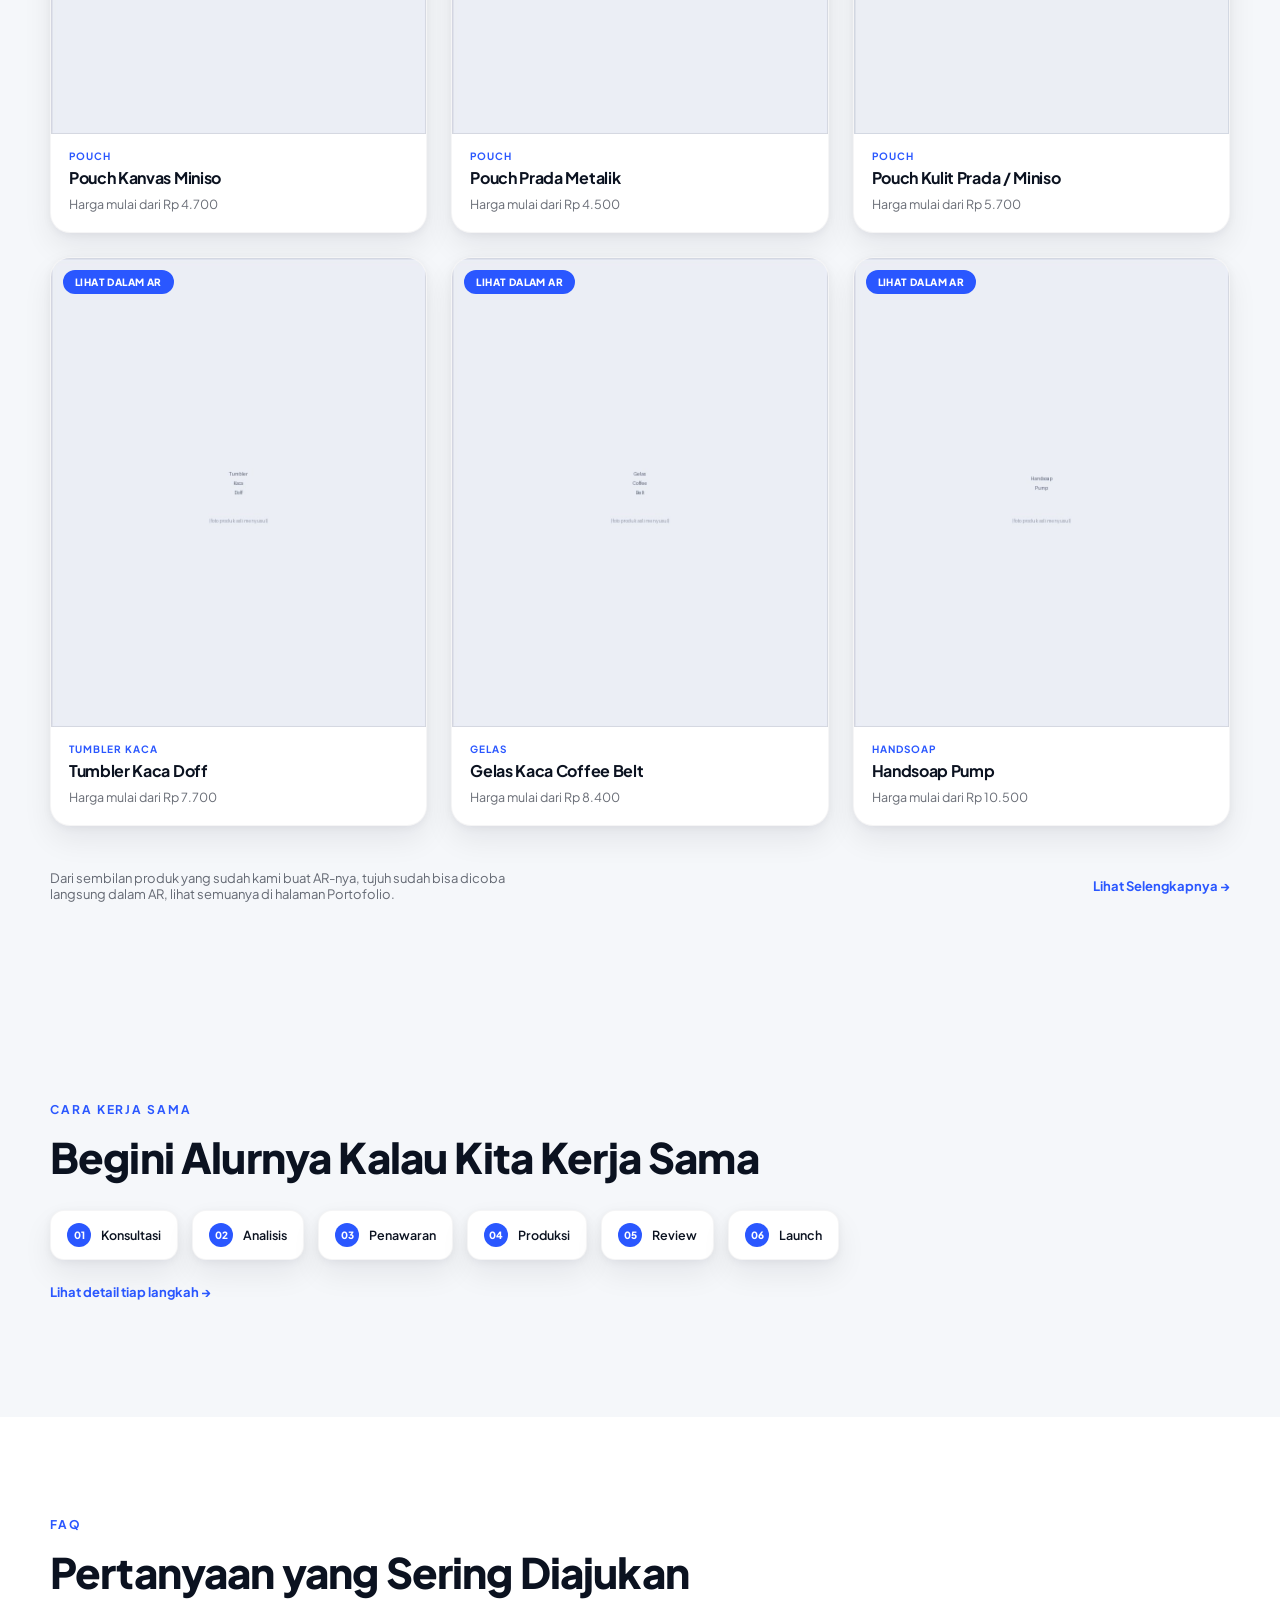
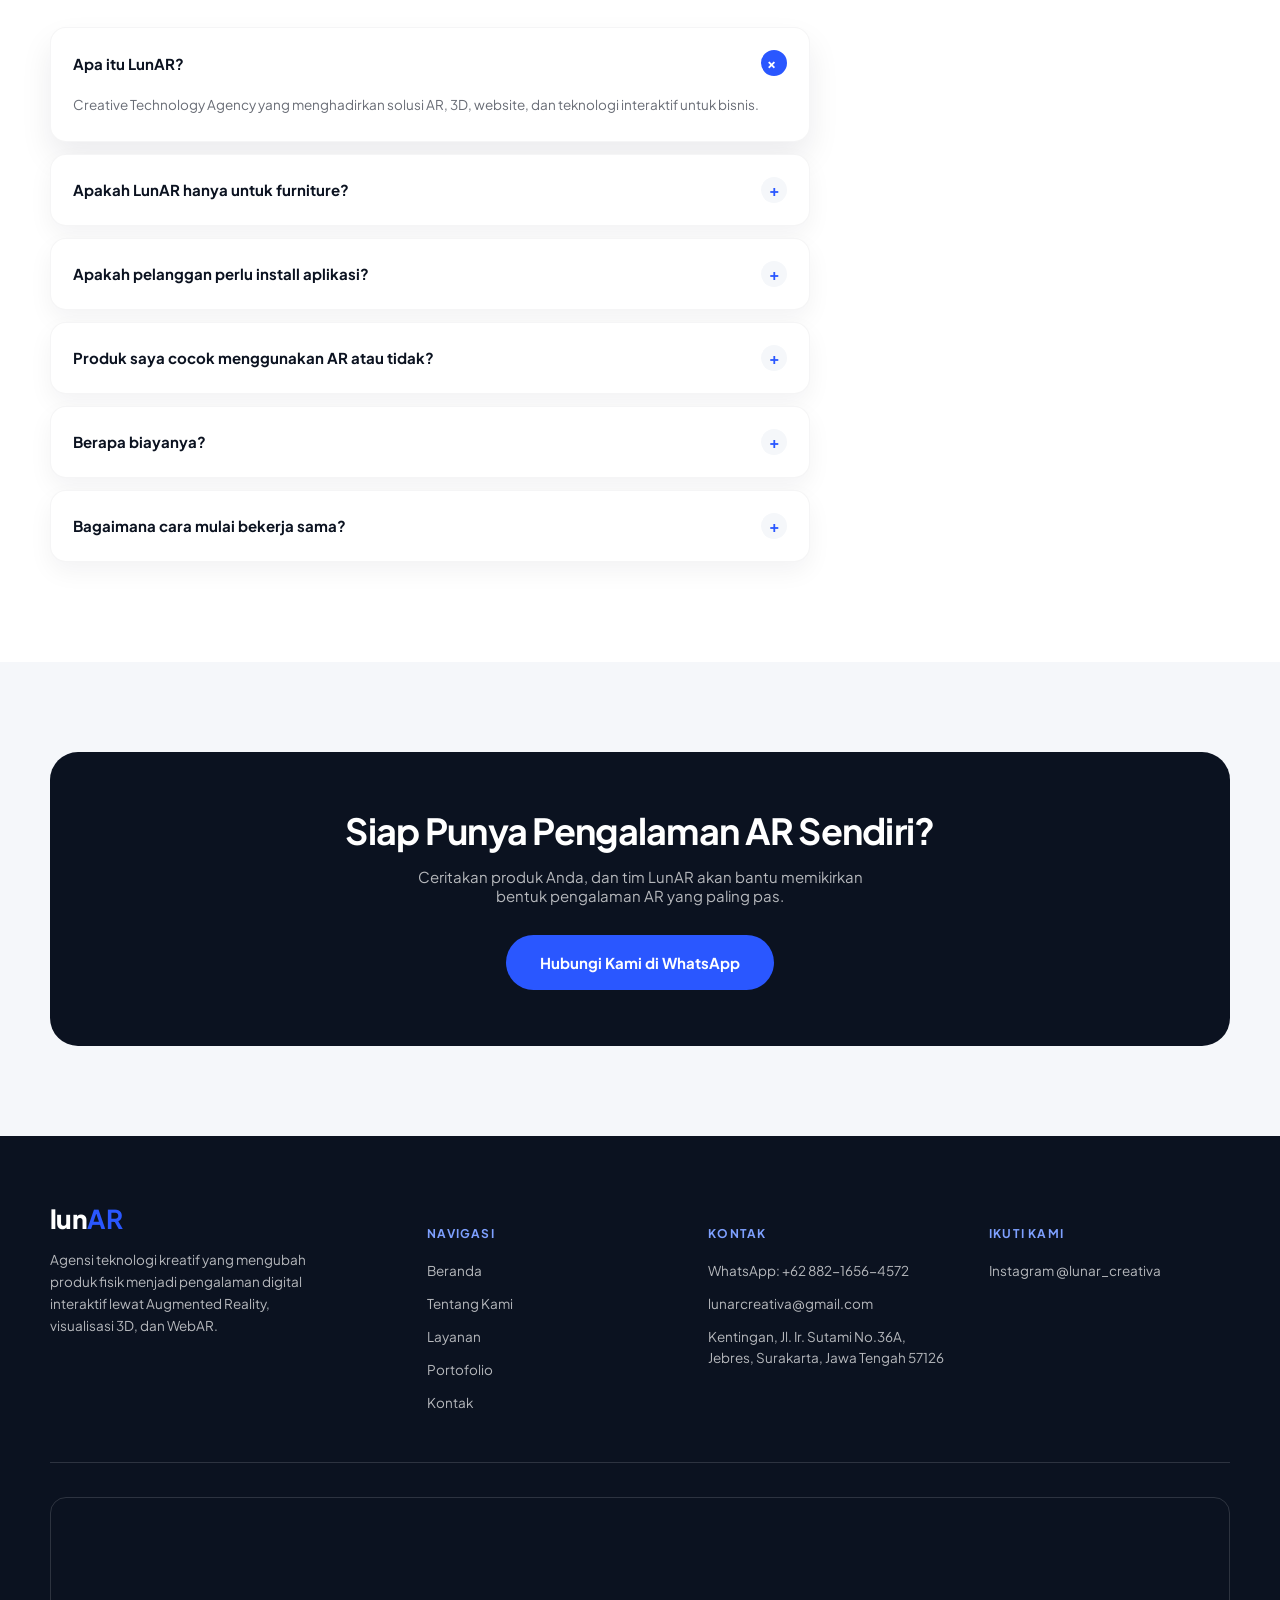
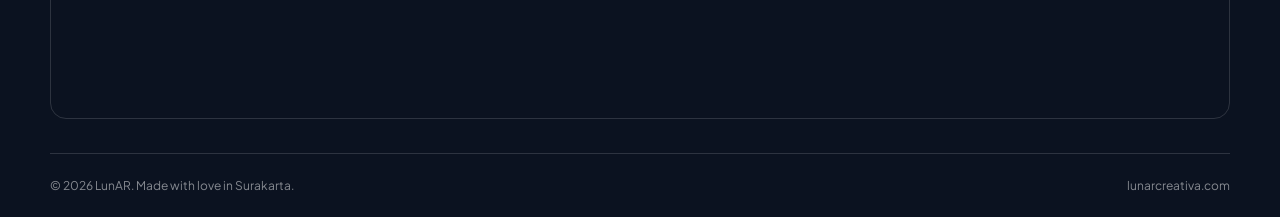
==== commit 4a7fcae5: "update gambar upscale" ====
--- a/index.html
+++ b/index.html
@@ -54,6 +54,19 @@
   </div>
 </section>
 
+<section class="section-white" id="dipercaya">
+  <div class="wrap">
+    <div class="eyebrow-line"><span>Dipercaya Oleh</span></div>
+    <h2 class="h-lg">Klien yang Sudah Bekerja Sama Dengan Kami</h2>
+    <div class="logo-row">
+      <a class="logo-card" href="https://enzocreatives.com/" target="_blank" rel="noopener"><img src="assets/logos/enzo-group.png" alt="Enzo Group"></a>
+      <a class="logo-card" href="https://grizellesouvenir.com/" target="_blank" rel="noopener"><img src="assets/logos/grizelle.png" alt="Grizelle Souvenir"></a>
+      <a class="logo-card" href="https://deonkraft.com/" target="_blank" rel="noopener"><img src="assets/logos/deonkraft.png" alt="DeonKraft"></a>
+      <a class="logo-card" href="https://enzowedding.id/" target="_blank" rel="noopener"><img src="assets/logos/enzo-wedding.png" alt="Enzo Wedding"></a>
+    </div>
+  </div>
+</section>
+
 <section class="section-white" id="tantangan">
   <div class="wrap">
     <div class="eyebrow-line"><span class="dash"></span><span>Tantangan</span></div>
@@ -190,19 +203,6 @@
   </div>
 </section>
 
-<section class="section-white" id="dipercaya">
-  <div class="wrap">
-    <div class="eyebrow-line"><span class="dash"></span><span>Dipercaya Oleh</span></div>
-    <h2 class="h-lg">Klien yang Sudah Bekerja Sama Dengan Kami</h2>
-    <div class="logo-row">
-      <a class="logo-card" href="https://enzocreatives.com/" target="_blank" rel="noopener"><img src="assets/logos/enzo-group.png" alt="Enzo Group"></a>
-      <a class="logo-card" href="https://grizellesouvenir.com/" target="_blank" rel="noopener"><img src="assets/logos/grizelle.png" alt="Grizelle Souvenir"></a>
-      <a class="logo-card" href="https://deonkraft.com/" target="_blank" rel="noopener"><img src="assets/logos/deonkraft.png" alt="DeonKraft"></a>
-      <a class="logo-card" href="https://enzowedding.id/" target="_blank" rel="noopener"><img src="assets/logos/enzo-wedding.png" alt="Enzo Wedding"></a>
-    </div>
-  </div>
-</section>
-
 <section class="section-light">
   <div class="wrap">
     <div class="eyebrow-line"><span class="dash"></span><span>Cara Kerja Sama</span></div>
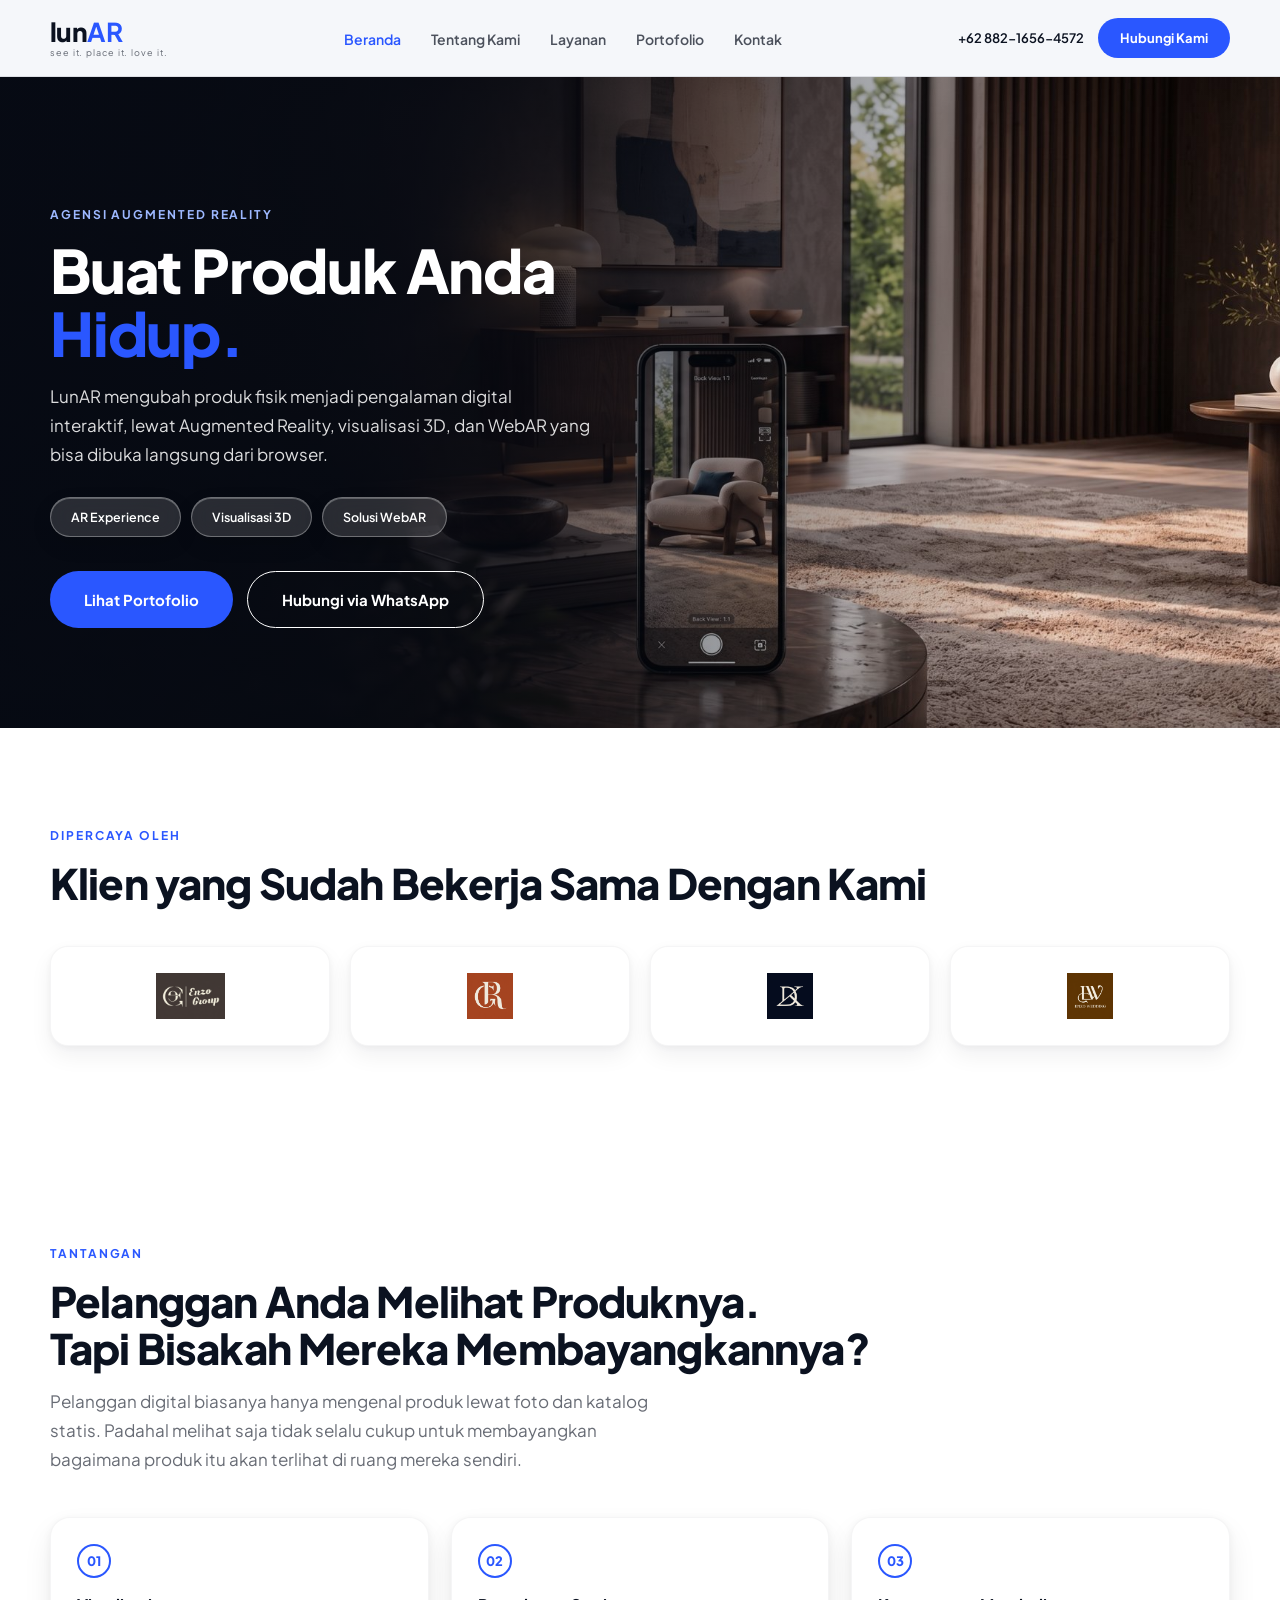
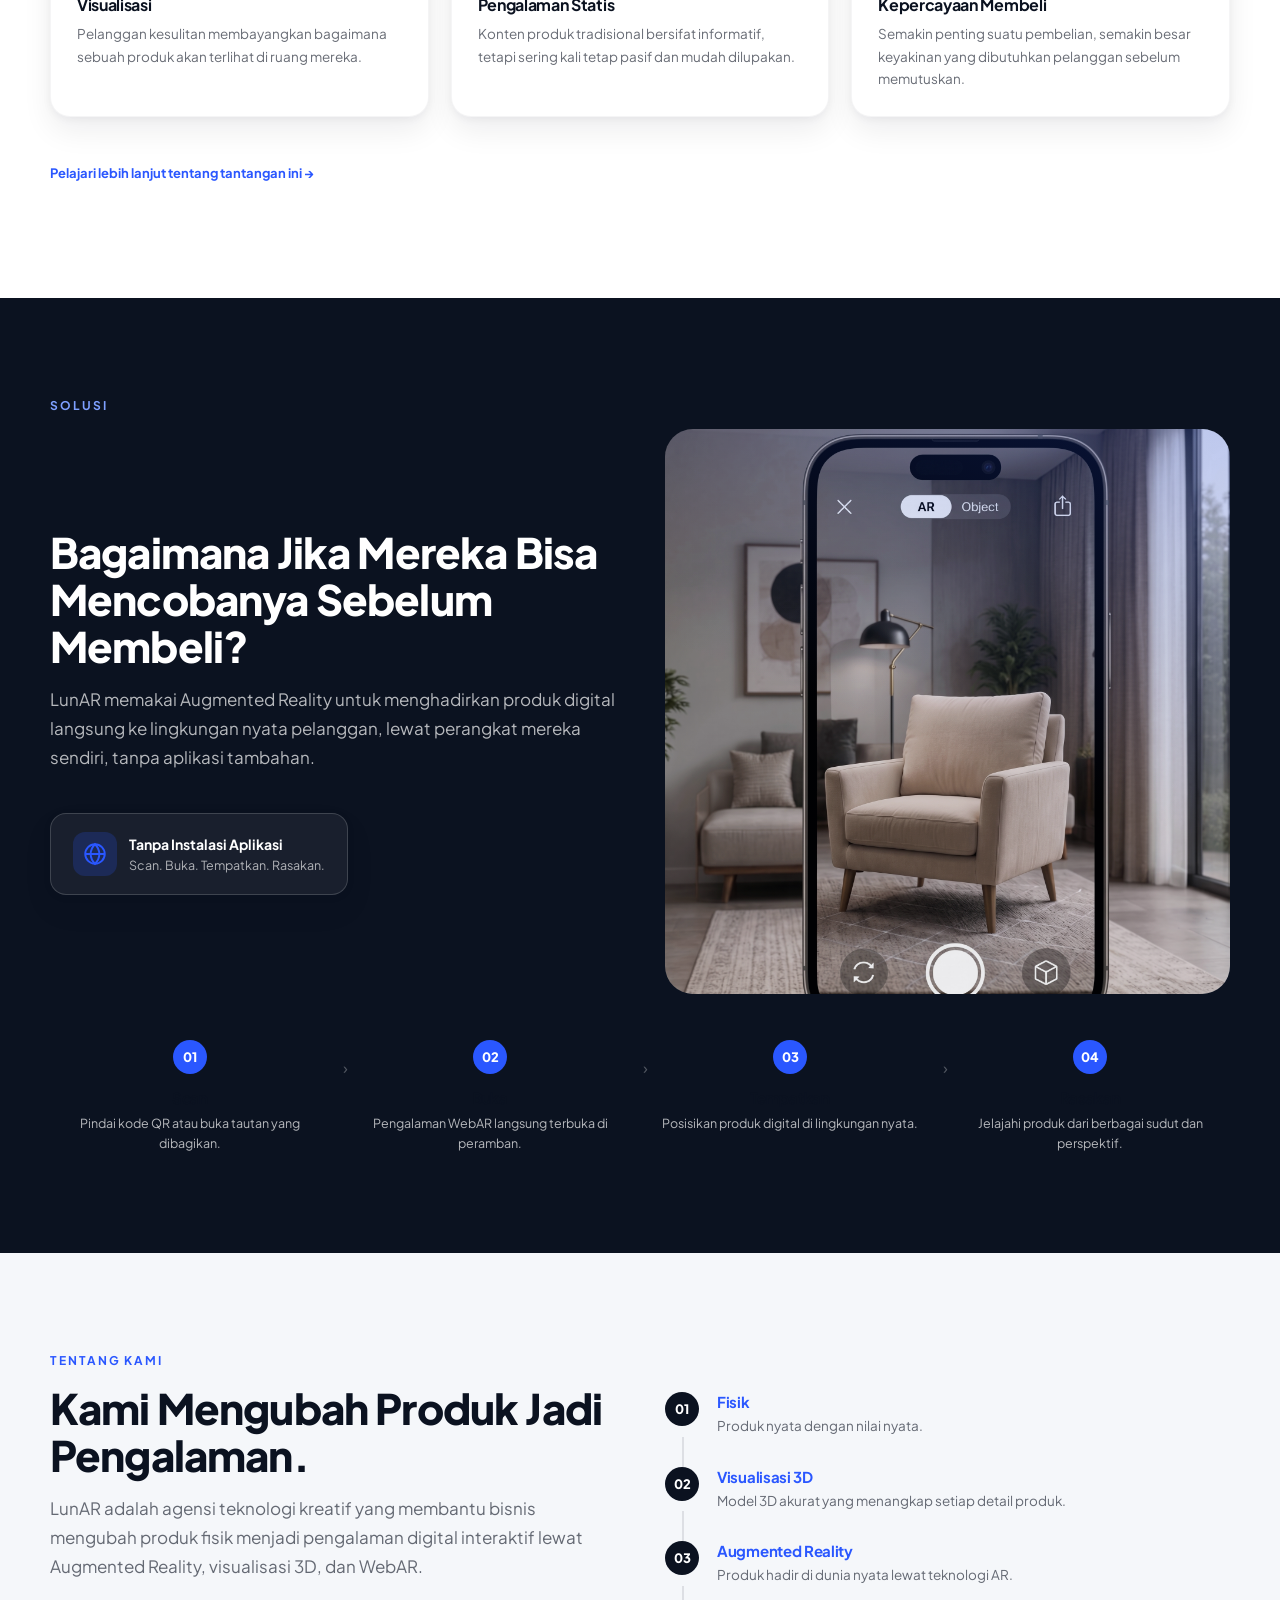
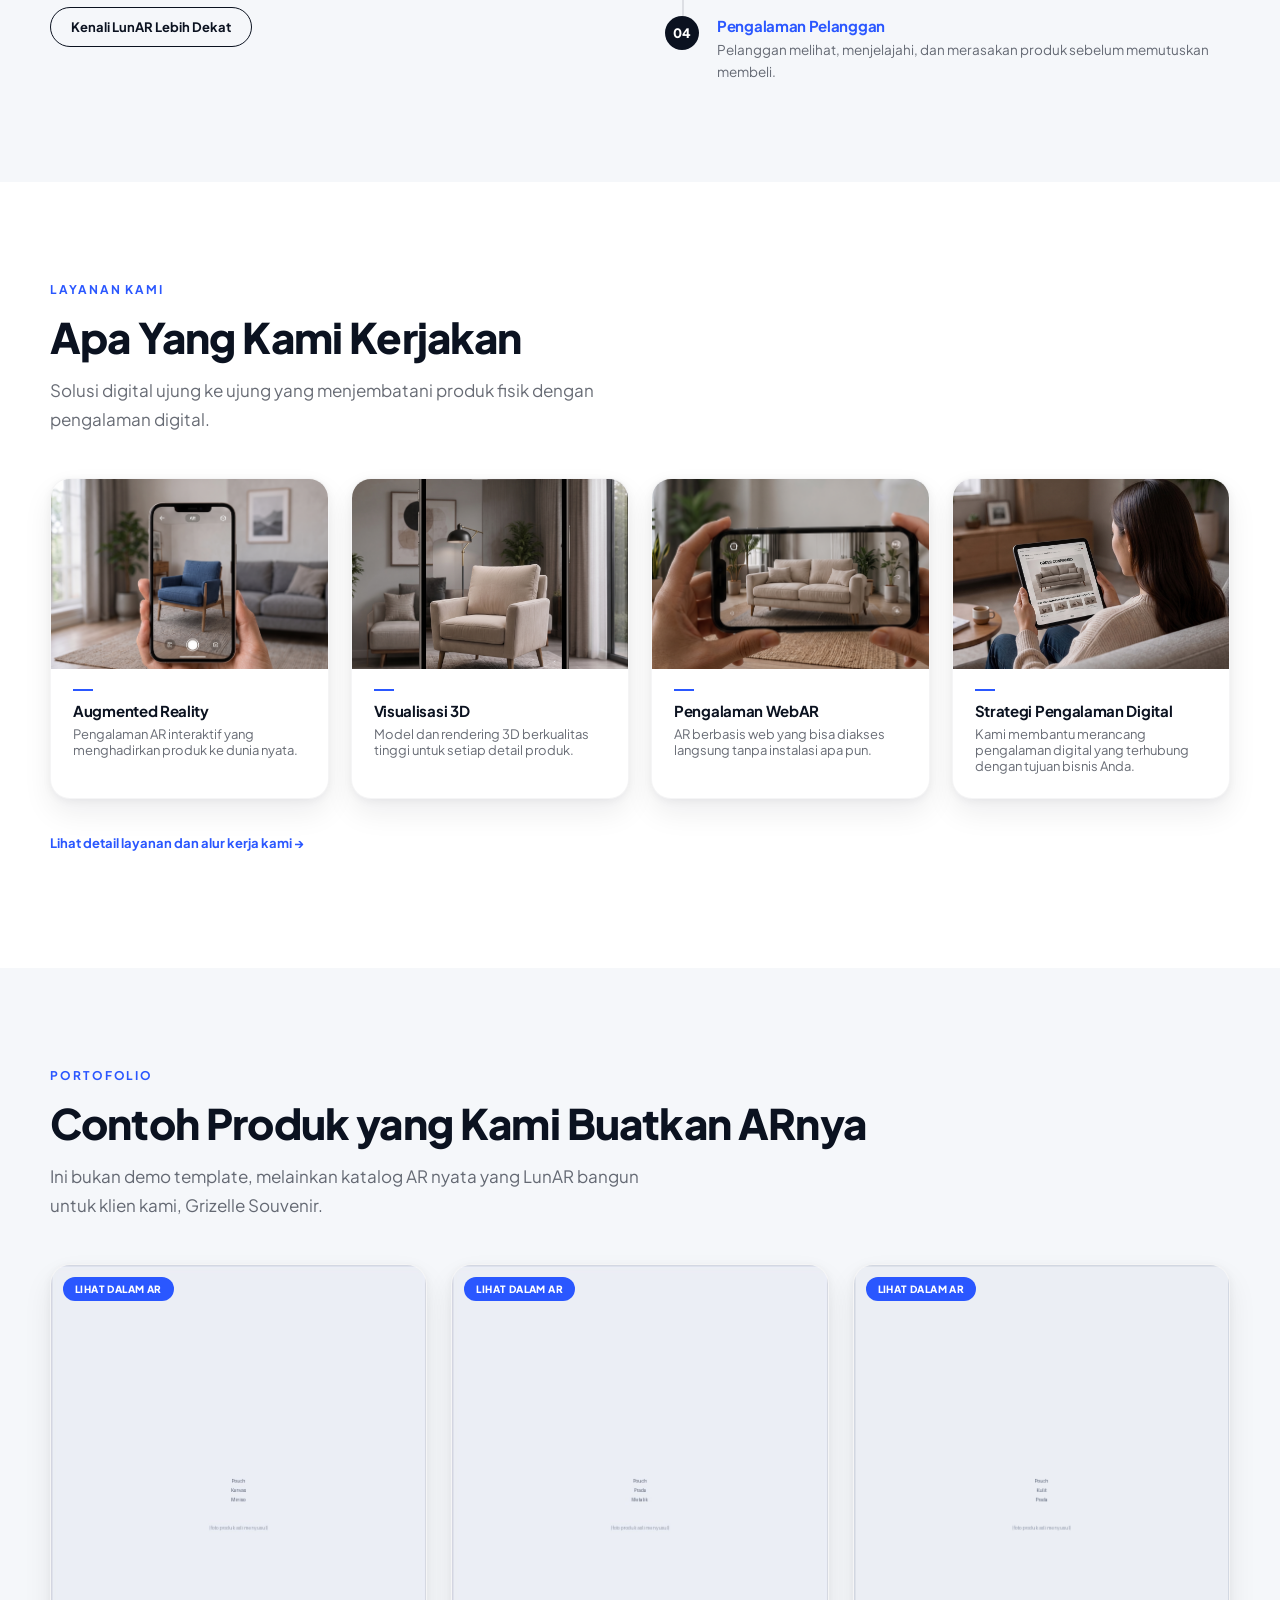
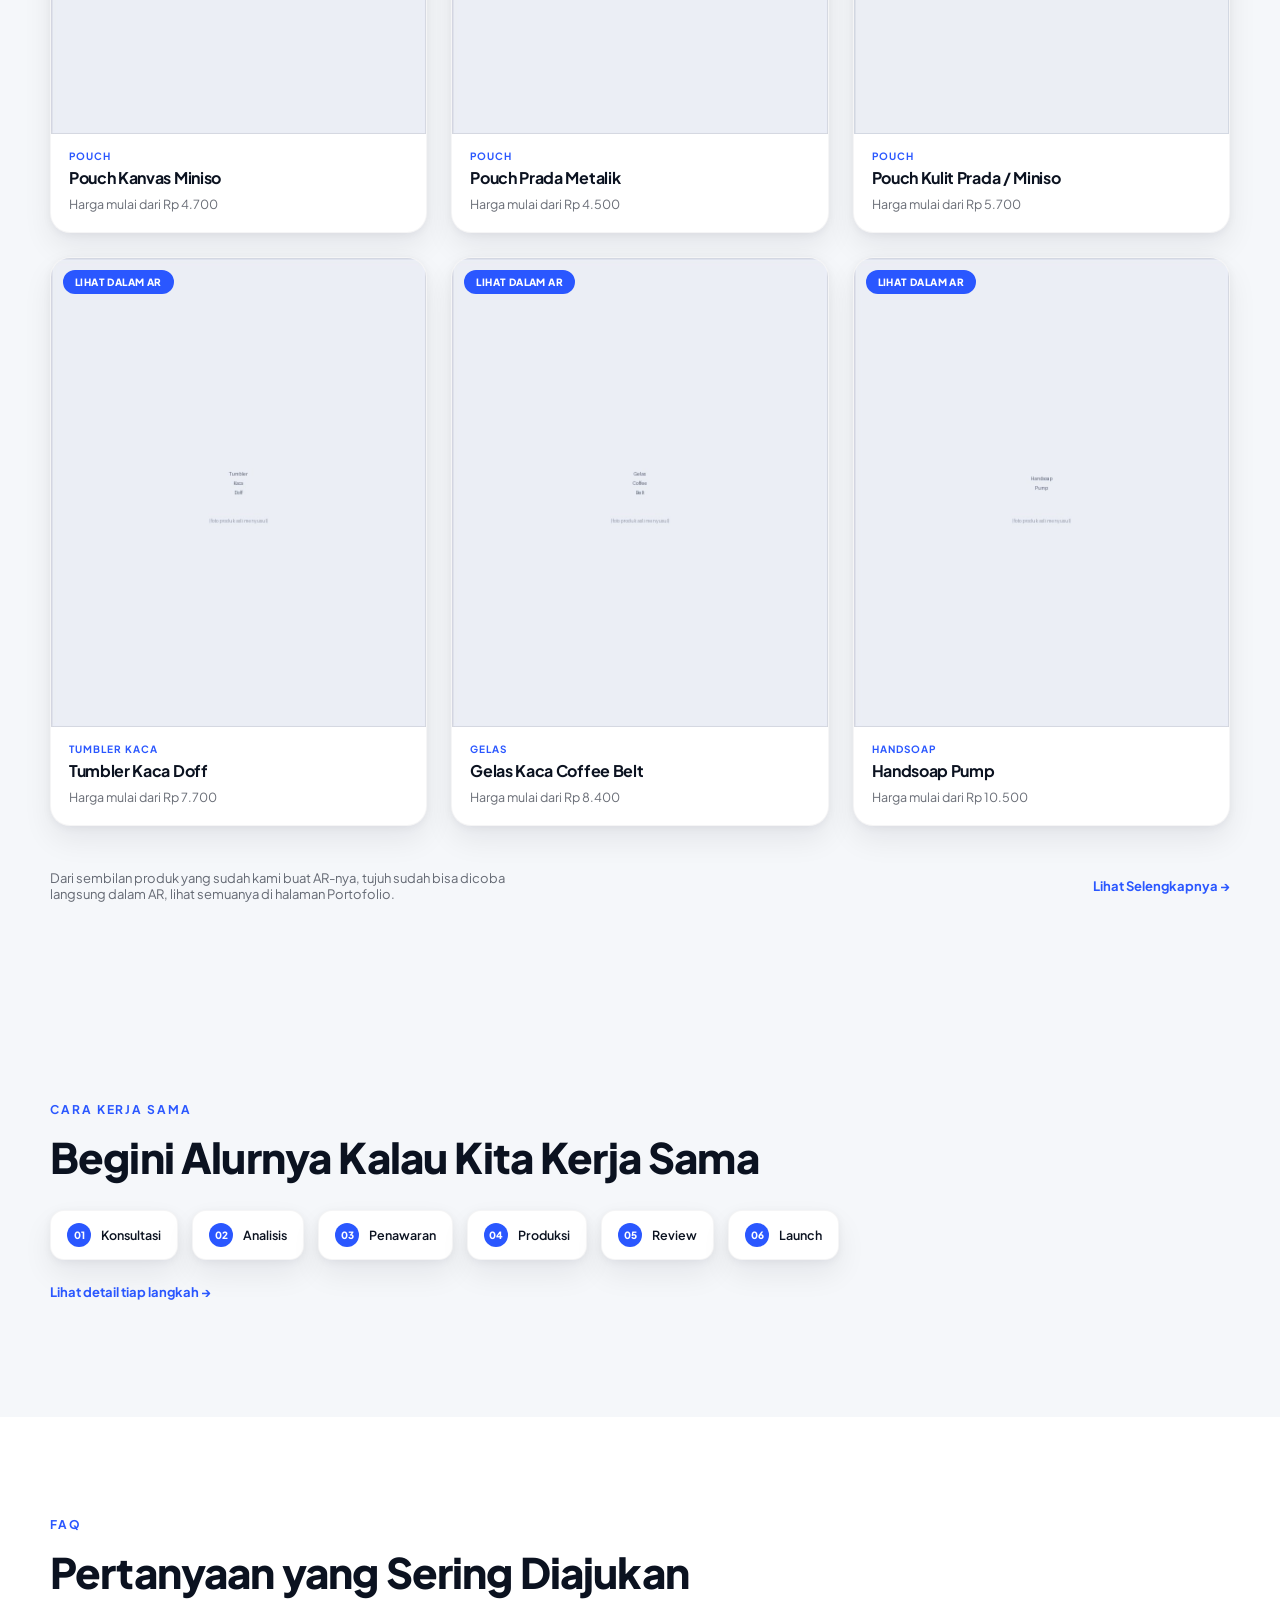
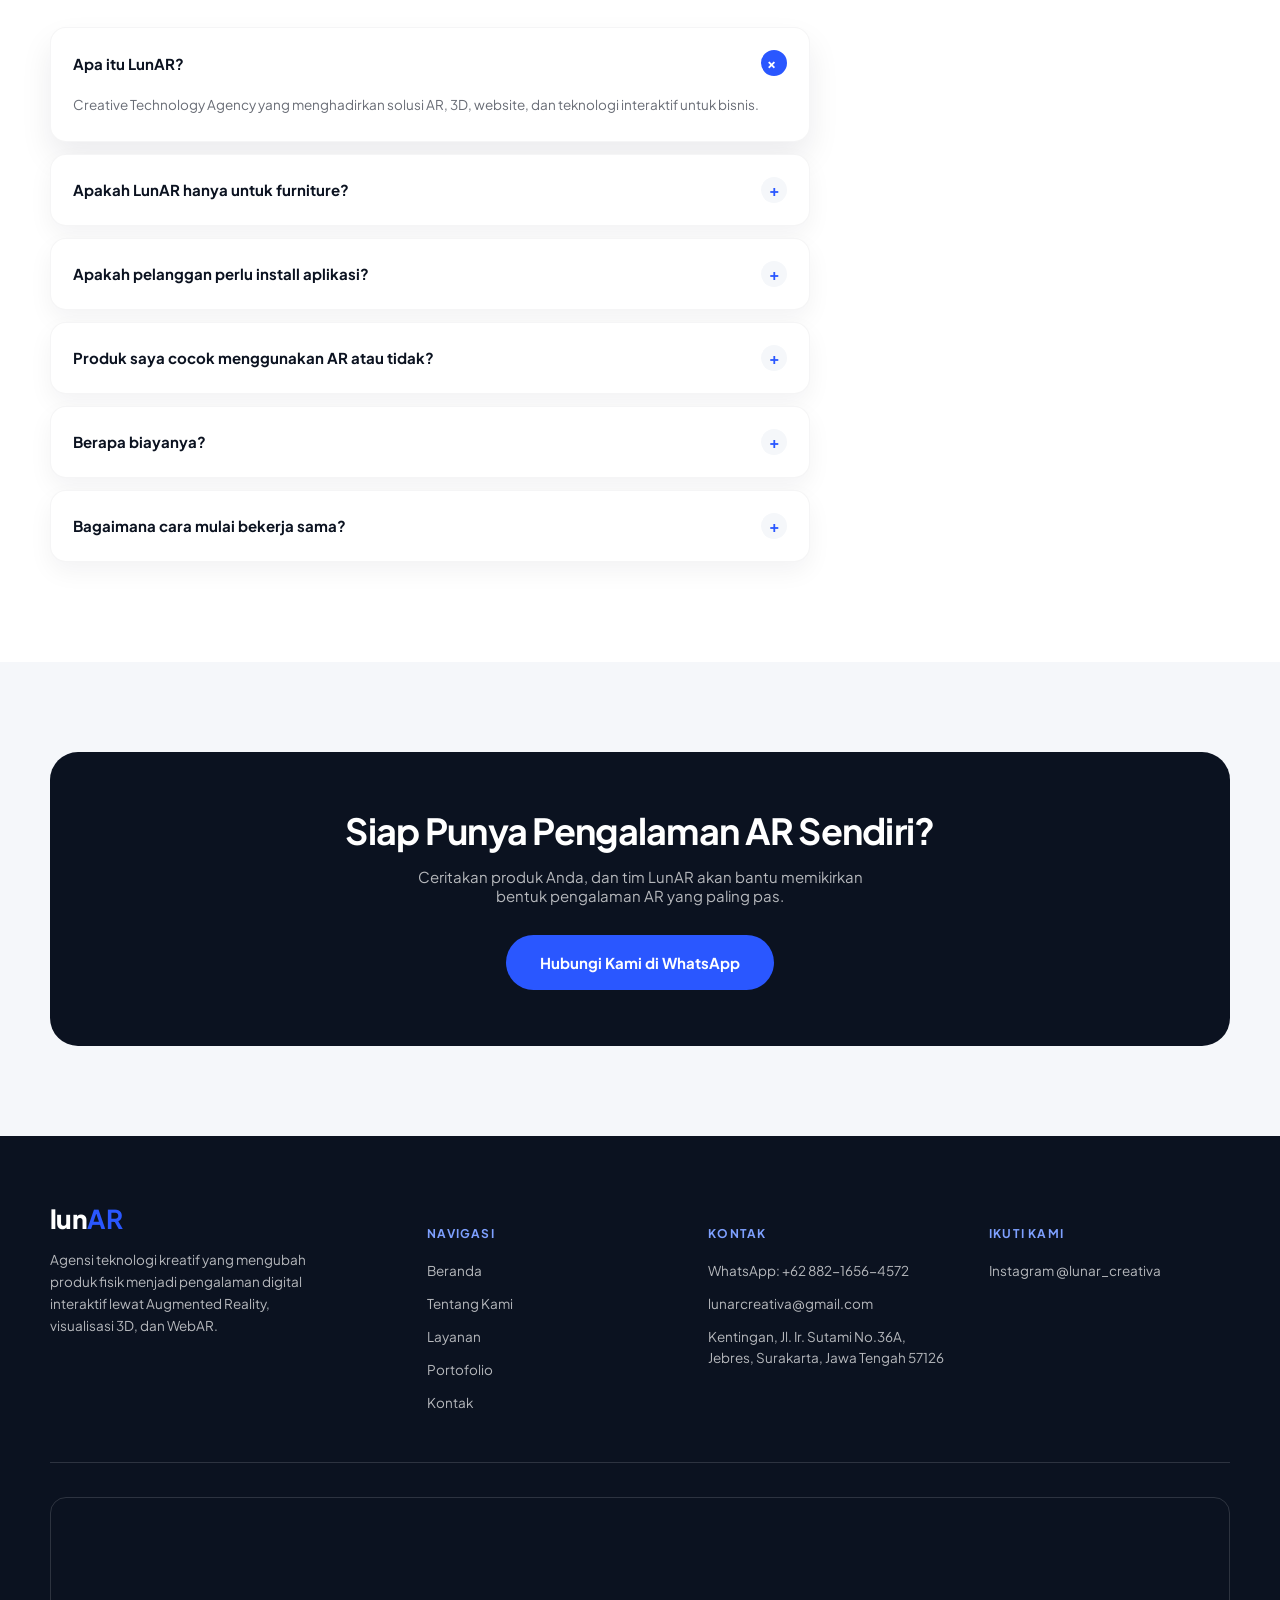
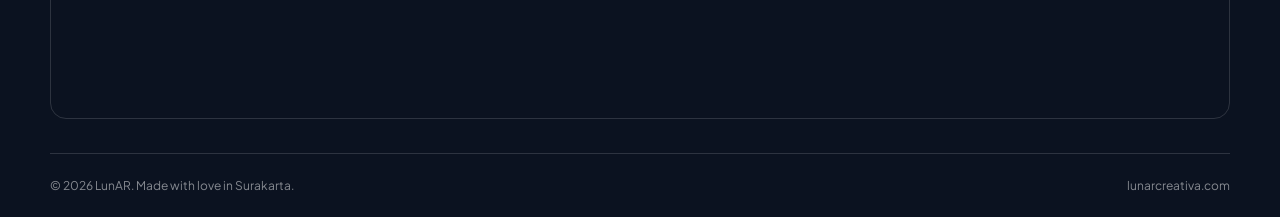
==== commit a126d4ec: "fix kata kata cringe" ====
--- a/index.html
+++ b/index.html
@@ -38,7 +38,7 @@
   <div class="hero-full-overlay"></div>
   <div class="wrap hero-full-inner">
     <div class="hero-copy">
-      <div class="eyebrow-line"><span>Agensi Teknologi Kreatif</span></div>
+      <div class="eyebrow-line"><span>Agensi Augmented Reality</span></div>
       <h1 class="h-xl">Buat Produk Anda <span class="accent">Hidup.</span></h1>
       <p class="lead" style="margin-top:18px">LunAR mengubah produk fisik menjadi pengalaman digital interaktif, lewat Augmented Reality, visualisasi 3D, dan WebAR yang bisa dibuka langsung dari browser.</p>
       <div class="hero-chips">
@@ -193,7 +193,7 @@
 <section class="section-light" id="portofolio">
   <div class="wrap">
     <div class="eyebrow-line"><span class="dash"></span><span>Portofolio</span></div>
-    <h2 class="h-lg">Contoh Produk yang Kami Buat</h2>
+    <h2 class="h-lg">Contoh Produk yang Kami Buatkan ARnya</h2>
     <p class="lead" style="margin-top:16px">Ini bukan demo template, melainkan katalog AR nyata yang LunAR bangun untuk klien kami, Grizelle Souvenir.</p>
     <div class="grid" id="homeGrid"></div>
     <div class="portfolio-note">
